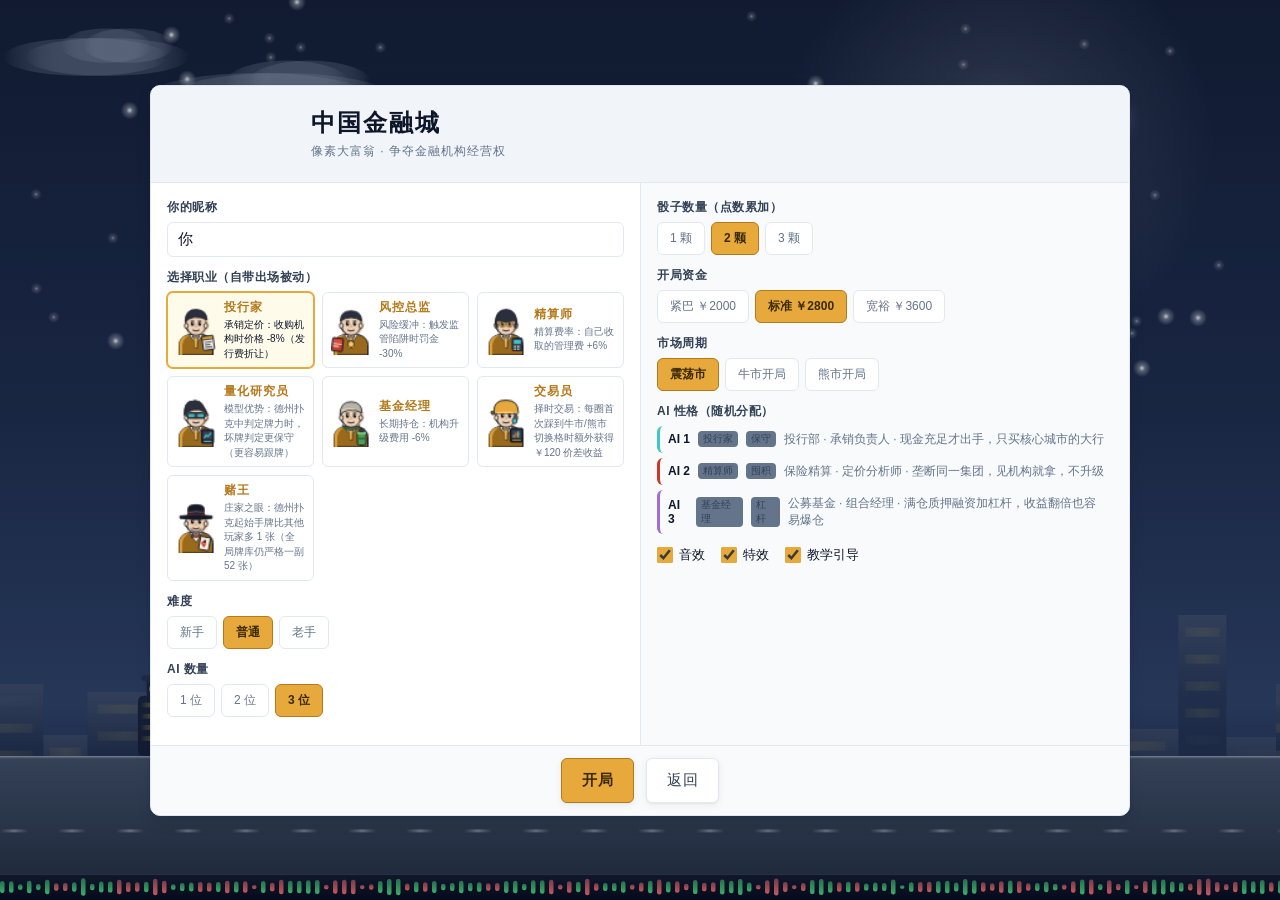
==== index.html @ 66ef1188 "Merge pull request #6 from Harrylu-z/feat/3d-mahjong-tile feat(3d): 立体麻将牌外观 + 真实深度排序" ====
<!DOCTYPE html>
<html lang="zh-CN">
<head>
<meta charset="UTF-8">
<meta name="viewport" content="width=device-width, initial-scale=1.0, viewport-fit=cover, user-scalable=no">
<meta name="description" content="中国金融城 · 像素风大富翁：与三位 AI 争夺金融机构经营权">
<title>中国金融城 · 像素大富翁</title>
<link rel="stylesheet" href="styles.css">
<link rel="stylesheet" href="styles/tiles.css">
<link rel="stylesheet" href="styles/tiles-3d.css">
<link rel="icon" href="data:image/svg+xml,%3Csvg xmlns='http://www.w3.org/2000/svg' viewBox='0 0 16 16'%3E%3Crect width='16' height='16' rx='3' fill='%23f1f5f9'/%3E%3Crect x='3' y='8' width='3' height='5' fill='%23c8392b'/%3E%3Crect x='7' y='5' width='3' height='8' fill='%230f172a'/%3E%3Crect x='11' y='3' width='3' height='10' fill='%232f9fc4'/%3E%3C/svg%3E">
</head>
<body>
<div id="app">
  <!-- ============ 开局界面 ============ -->
  <section id="setup-screen" class="screen">
    <canvas id="setup-bg" class="setup-bg"></canvas>
    <div class="setup-panel pixel-panel">
      <header class="setup-head">
        <div class="logo-row">
          <canvas id="logo-canvas" width="128" height="64" class="logo-canvas" aria-label="中国金融城"></canvas>
          <div class="logo-text">
            <h1>中国金融城</h1>
            <p class="sub">像素大富翁 · 争夺金融机构经营权</p>
          </div>
        </div>
      </header>

      <div class="setup-body">
        <div class="setup-col">
          <label class="field">
            <span class="field-label">你的昵称</span>
            <input id="input-nickname" type="text" maxlength="10" value="你" autocomplete="off">
          </label>

          <div class="field">
            <span class="field-label">选择职业（自带出场被动）</span>
            <div id="career-picker" class="career-picker" role="radiogroup" aria-label="职业"></div>
          </div>

          <div class="field">
            <span class="field-label">难度</span>
            <div id="difficulty-picker" class="seg-picker" role="radiogroup" aria-label="难度"></div>
          </div>

          <div class="field">
            <span class="field-label">AI 数量</span>
            <div id="aicount-picker" class="seg-picker" role="radiogroup" aria-label="AI 数量"></div>
          </div>
        </div>

        <div class="setup-col">
          <div class="field">
            <span class="field-label">骰子数量（点数累加）</span>
            <div id="dice-picker" class="seg-picker" role="radiogroup" aria-label="骰子数量"></div>
          </div>

          <div class="field">
            <span class="field-label">开局资金</span>
            <div id="cash-picker" class="seg-picker" role="radiogroup" aria-label="开局资金"></div>
          </div>

          <div class="field">
            <span class="field-label">市场周期</span>
            <div id="market-picker" class="seg-picker" role="radiogroup" aria-label="市场周期"></div>
          </div>

          <div class="field">
            <span class="field-label">AI 性格（随机分配）</span>
            <div id="ai-preview" class="ai-preview"></div>
          </div>

          <div class="setup-toggles">
            <label class="toggle"><input type="checkbox" id="chk-sound" checked><span>音效</span></label>
            <label class="toggle"><input type="checkbox" id="chk-anim" checked><span>特效</span></label>
            <label class="toggle"><input type="checkbox" id="chk-tutorial" checked><span>教学引导</span></label>
          </div>
        </div>
      </div>

      <footer class="setup-foot">
        <button id="btn-start" class="pixel-btn pixel-btn-primary pixel-btn-lg">开局</button>
        <button id="btn-setup-back" class="pixel-btn pixel-btn-lg" hidden>返回</button>
      </footer>
    </div>
  </section>

  <!-- ============ 主游戏界面 ============ -->
  <section id="game-screen" class="screen" hidden>
    <div id="stage" class="stage">
      <!-- 背景层：始终铺满整个 stage（天际线视差） -->
      <canvas id="stage-bg" class="stage-bg" aria-hidden="true"></canvas>

      <!-- ===== 左侧竖栏：当前玩家卡 → Tab 面板 → 回合播报 ===== -->
      <!-- 整栏宽度 = --left-panel-w；棋盘的 left 由同一变量推导，
           因此棋盘左侧 0 像素被 HUD 覆盖。 -->
      <div id="hud-left" class="hud hud-left">
        <!-- ① 当前玩家卡：**永远显示人类玩家**，不随 AI 回合切换 -->
        <div id="hud-player" class="hud-player">
          <div id="active-player-card" class="active-card pixel-panel">
            <canvas id="active-avatar" class="active-avatar" width="20" height="30" aria-hidden="true"></canvas>
            <div class="active-info">
              <span id="active-player-name" class="active-name">—</span>
              <span id="active-player-cash" class="active-cash">￥0</span>
            </div>
            <span id="active-player-sub" class="active-sub">—</span>
          </div>
          <!-- 贷款 / 债券 / 限时状态提示（仅在有内容时显示） -->
          <div id="active-status" class="active-status" hidden></div>
        </div>

        <!-- ② Tab 面板：玩家关键信息 -->
        <div id="hud-tabs" class="hud-tabs">
          <div id="tab-list" class="tab-list" role="tablist" aria-label="玩家信息">
            <button class="tab-btn" role="tab" id="tab-btn-inst"
                    aria-controls="tab-panel-inst" aria-selected="true" data-tab="inst">我的机构</button>
            <button class="tab-btn" role="tab" id="tab-btn-buff"
                    aria-controls="tab-panel-buff" aria-selected="false" data-tab="buff" tabindex="-1">Buff</button>
            <button class="tab-btn" role="tab" id="tab-btn-loan"
                    aria-controls="tab-panel-loan" aria-selected="false" data-tab="loan" tabindex="-1">贷款</button>
            <button class="tab-btn" role="tab" id="tab-btn-bond"
                    aria-controls="tab-panel-bond" aria-selected="false" data-tab="bond" tabindex="-1">债券</button>
            <button class="tab-btn" role="tab" id="tab-btn-net"
                    aria-controls="tab-panel-net" aria-selected="false" data-tab="net" tabindex="-1">净值</button>
          </div>
          <div class="tab-panels">
            <div id="tab-panel-inst" class="tab-panel" role="tabpanel"
                 aria-labelledby="tab-btn-inst" tabindex="0"></div>
            <div id="tab-panel-buff" class="tab-panel" role="tabpanel"
                 aria-labelledby="tab-btn-buff" tabindex="0" hidden></div>
            <div id="tab-panel-loan" class="tab-panel" role="tabpanel"
                 aria-labelledby="tab-btn-loan" tabindex="0" hidden></div>
            <div id="tab-panel-bond" class="tab-panel" role="tabpanel"
                 aria-labelledby="tab-btn-bond" tabindex="0" hidden></div>
            <div id="tab-panel-net" class="tab-panel" role="tabpanel"
                 aria-labelledby="tab-btn-net" tabindex="0" hidden></div>
          </div>
        </div>

        <!-- ③ 回合播报 —— 贴左下角（margin-top:auto 顶到竖栏底部） -->
        <div id="hud-feed" class="hud-feed">
          <button id="feed-toggle" class="feed-toggle pixel-panel" aria-expanded="false" aria-controls="log-list">
            <span class="feed-toggle-icon">▸</span>
            <span id="feed-latest" class="feed-latest">等待开局…</span>
          </button>
          <div id="log-panel" class="log-panel pixel-panel" hidden>
            <h3 class="panel-title">回合播报</h3>
            <div id="log-list" class="log-list" role="log" aria-live="polite"></div>
          </div>
        </div>
      </div>

      <!-- ===== 顶部右角：回合数 + 骰子指示 + 排行榜 ===== -->
      <div id="hud-top-right" class="hud hud-top-right">
        <div class="turn-badge pixel-panel">
          <span class="turn-badge-label">回合</span>
          <span id="hud-round" class="turn-badge-num">1</span>
          <span id="hud-market" class="hud-market">震荡</span>
        </div>
        <button id="btn-rank" class="pixel-btn pixel-btn-icon" title="资产排行" aria-label="资产排行">≡</button>
        <button id="btn-3d" class="pixel-btn pixel-btn-icon" title="切换 3D 立体视角" aria-label="切换 3D 立体视角" aria-pressed="false">◱</button>
      </div>

      <!-- ===== 中栏：棋盘容器（canvas 尺寸由 JS 按此元素测量） ===== -->
      <div id="board-wrap" class="board-wrap">
        <!--
          3D 舞台骨架（PR-A）
          ====================
          三层职责，从外到内：
            #board-wrap    —— 尺寸基准，Canvas 按它测量（永远不参与变换）
            #board-stage   —— 承载 3D 透视倾斜（rotateX 45°）
            #board-pan     —— 承载拖拽平移（translate）

          ⚠ 为什么平移必须在内层：平移是「移动棋盘」，倾斜是「改变视角」。
             若平移在倾斜之外，平移量会被透视投影二次放大，手感失真。

          ⚠ 为什么尺寸基准必须在最外层：Canvas 的 backing store 尺寸
             按 #board-wrap 测量，变换不改变它 —— 这样 3D 切换 / 拖拽
             都不会触发画布重设（重设会清空画布并触发 ResizeObserver 循环）。
        -->
        <div id="board-stage" class="board-stage">
          <div id="board-pan" class="board-pan">
            <canvas id="board-canvas" class="board-canvas" aria-label="棋盘"></canvas>
            <!-- 地块层：34 个 DOM 地块（盖在 canvas 之上，浅色现代数据卡） -->
            <div id="board-tiles" class="board-tiles" role="list" aria-label="地块"></div>
            <div id="fx-layer" class="fx-layer" aria-hidden="true"></div>
            <div id="dice-tray" class="dice-tray" aria-live="polite"></div>
            <div id="toast-layer" class="toast-layer" aria-live="polite"></div>
            <!-- 移动端：点击地块弹出的详情卡 -->
            <div id="cell-detail" class="cell-detail" hidden></div>
          </div>
        </div>
      </div>

      <!-- ===== 底部中央：主行动按钮 + 常用操作（常驻，不再收进抽屉） ===== -->
      <div id="hud-bottom" class="hud hud-bottom">
        <div class="bottom-bar pixel-panel">
          <button id="btn-roll" class="pixel-btn pixel-btn-primary pixel-btn-primary-xl">掷 骰 子</button>
          <span class="bottom-sep" aria-hidden="true"></span>
          <button id="btn-assets" class="pixel-btn bottom-act">我的机构</button>
          <button id="btn-mortgage" class="pixel-btn bottom-act">质押融资</button>
          <button id="btn-endturn" class="pixel-btn bottom-act bottom-act-end">结束回合</button>
        </div>
      </div>

      <!-- ===== 右侧：资产排行 + 全玩家财务对比（常驻面板，窄屏自动收起） ===== -->
      <aside id="hud-right" class="hud hud-right">
        <div class="side-panel pixel-panel">
          <div class="panel-title">资产排行</div>
          <div id="rank-side" class="rank-list rank-list-side"></div>
          <div class="panel-title">财务对比</div>
          <div id="fin-compare" class="fin-compare"></div>
          <div class="side-note">点击排行任意一行可查看该玩家完整财务指标</div>
        </div>
      </aside>

    </div>
  </section>

  <!-- ============ 资产排行弹窗（不常驻） ============ -->
  <div id="rank-root" class="modal-root" hidden>
    <div id="rank-backdrop" class="modal-backdrop"></div>
    <div id="rank-box" class="modal-box pixel-panel" role="dialog" aria-modal="true" aria-label="资产排行">
      <h2 class="modal-title">资产排行</h2>
      <div id="rank-list" class="rank-list rank-list-modal"></div>
      <!-- ===== 菜单分组（原「菜单」按钮的功能迁移到此）===== -->
      <div class="rank-menu">
        <div class="panel-title">菜单</div>
        <div class="rank-menu-grid">
          <button id="btn-menu-share" class="pixel-btn rank-menu-btn">分享战绩</button>
          <button id="btn-menu-assets" class="pixel-btn rank-menu-btn">我的机构</button>
          <button id="btn-menu-metrics" class="pixel-btn rank-menu-btn">财务指标总览</button>
          <button id="btn-menu-sound" class="pixel-btn rank-menu-btn">音效：开</button>
          <button id="btn-menu-anim" class="pixel-btn rank-menu-btn">特效：开</button>
          <button id="btn-menu-theme" class="pixel-btn rank-menu-btn">主题：暗色</button>
          <button id="btn-menu-selftest" class="pixel-btn rank-menu-btn">规则引擎自检</button>
          <button id="btn-menu-setup" class="pixel-btn rank-menu-btn">返回开局界面</button>
        </div>
      </div>
      <div class="modal-actions">
        <button id="btn-rank-close" class="pixel-btn">关闭</button>
      </div>
    </div>
  </div>

  <!-- ============ 私人赌场 · 德州扑克 ============ -->
  <div id="poker-root" class="modal-root poker-root" hidden>
    <div id="poker-backdrop" class="modal-backdrop"></div>
    <div id="poker-box" class="poker-box pixel-panel" role="dialog" aria-modal="true" aria-label="私人赌场 · 德州扑克"></div>
  </div>

  <!-- ============ 通用弹窗 ============ -->
  <div id="modal-root" class="modal-root" hidden>
    <div id="modal-backdrop" class="modal-backdrop"></div>
    <div id="modal-box" class="modal-box pixel-panel" role="dialog" aria-modal="true"></div>
  </div>

  <!-- ============ 分享弹窗 ============ -->
  <div id="share-root" class="modal-root" hidden>
    <div id="share-backdrop" class="modal-backdrop"></div>
    <div id="share-box" class="share-box pixel-panel" role="dialog" aria-modal="true">
      <h2 class="panel-title">分享战绩</h2>
      <canvas id="share-canvas" width="480" height="300" class="share-canvas"></canvas>
      <div class="share-links">
        <label class="field">
          <span class="field-label">深链接（可复现同图局）</span>
          <input id="share-url" type="text" readonly>
        </label>
        <div class="share-btns">
          <button id="btn-copy-url" class="pixel-btn pixel-btn-primary">复制链接</button>
          <button id="btn-dl-card" class="pixel-btn">下载分享图</button>
          <button id="btn-copy-embed" class="pixel-btn">复制嵌入代码</button>
        </div>
        <details class="embed-box">
          <summary>iframe 嵌入代码</summary>
          <textarea id="embed-code" rows="4" readonly></textarea>
        </details>
      </div>
      <button id="btn-share-close" class="pixel-btn">关闭</button>
    </div>
  </div>

  <!-- ============ 浏览器内自检 ============ -->
  <section id="selftest-screen" class="screen" hidden>
    <div class="setup-panel pixel-panel selftest-panel">
      <h1 class="panel-title">规则引擎自检</h1>
      <div id="selftest-output" class="selftest-output"></div>
      <button id="btn-selftest-back" class="pixel-btn pixel-btn-primary">返回</button>
    </div>
  </section>
</div>

<script type="module" src="src/app/main.js"></script>
</body>
</html>
---- styles.css ----
﻿/* ============================================================
   中国金融城 · 现代扁平风大富翁
   ------------------------------------------------------------
   设计系统（换肤只需改 :root 里的变量）
     · **浅色现代体系** —— 与 D+「现代数据卡」地块方案完全一致
     · 真实字体（微软雅黑 / PingFang SC）+ 等宽数字（Consolas）
     · 圆角 + 柔和阴影（多层 box-shadow），无像素阶梯角
     · 动效仅用于状态变化，且支持 prefers-reduced-motion
   ============================================================ */

:root {
  /* ==========================================================
     ① D+ 浅色中性色板（与 tiles-modern 的 :root 对齐）
     ========================================================== */
  --ink:      #0f172a;   /* 主文字 */
  --ink-2:    #334155;   /* 次文字 */
  --ink-3:    #64748b;   /* 弱文字 */
  --line:     #e2e8f0;   /* 分隔线 / 卡片描边 */
  --bg:       #eef2f8;   /* 页面底色（现代扁平 · 柔和冷灰蓝） */
  --surface:  #ffffff;   /* 卡片 / 面板底色 */

  /* ---- 语义色（沿用受限色板，保证与地块一致）---- */
  --c-ink:        #0f172a;   /* 墨色：描边、最深阴影 */
  --c-panel:      #ffffff;   /* 面板底 */
  --c-panel-lt:   #f8fafc;   /* 面板亮部（按钮底） */
  --c-panel-dk:   #f1f5f9;   /* 面板暗部（表头 / 分区底） */
  --c-dim:        #94a3b8;   /* 中灰：禁用态、分割线 */
  --c-dim-lt:     #64748b;   /* 浅灰：次要文字 */
  --c-board:      #ffffff;   /* 棋盘格底色 */
  --c-board-dk:   #eef2f7;   /* 棋盘底板色 */
  --c-gold:       #e8a93c;   /* 鎏金：主行动、当前回合 */
  --c-gold-lt:    #ffc861;
  --c-gold-dk:    #b4791a;
  --c-paper:      #0f172a;   /* 主文字色（浅底上） */
  --c-red:        #c8392b;   /* 朱红：上涨、危险 */
  --c-red-lt:     #e4604d;
  --c-red-dk:     #8d2419;
  --c-green:      #4f9d55;   /* 翠绿：可购买、盈利 */
  --c-green-lt:   #77c47c;
  --c-green-dk:   #336b38;
  --c-jade:       #2f8f7d;   /* 翡翠：德州扑克 / 特殊状态 */
  --c-jade-lt:    #4fb39f;
  --c-jade-dk:    #1f6759;

  /* 产权组色（每组 3 色阶：主 / 亮 / 暗） */
  --g-bank:       #c8392b;
  --g-bank-lt:    #e4604d;
  --g-broker:     #2f9fc4;
  --g-broker-lt:  #63c6e6;
  --g-insurer:    #4f9d55;
  --g-insurer-lt: #7ac77f;
  --g-asset:      #e8a93c;
  --g-asset-lt:   #ffc861;
  --g-regulator:  #8b5cc7;
  --g-regulator-lt:#b189e0;

  /* 玩家色（4 组，色相间隔 ≥ 90°） */
  --p0: #d98b1f;
  --p1: #159e9e;
  --p2: #d4453a;
  --p3: #8b5cc7;

  /* ==========================================================
     ② 字体 —— 真实系统字体（非像素字体）
     ========================================================== */
  --font-pixel: "Microsoft YaHei", "PingFang SC", "Hiragino Sans GB",
                "Noto Sans SC", "Source Han Sans SC", sans-serif;
  --font-ui: "Microsoft YaHei", "PingFang SC", "Hiragino Sans GB",
             "Noto Sans SC", "Source Han Sans SC", sans-serif;
  --font-num: "Consolas", "Menlo", "SF Mono", monospace;

  /* 字号阶梯 —— 12px 起步，关键信息 16px+ */
  --fs-xs:  12px;   /* 最小可读字号 */
  --fs-sm:  13px;
  --fs-md:  15px;
  --fs-lg:  18px;
  --fs-xl:  24px;

  /* ==========================================================
     ③ 间距与圆角（现代扁平风）
     ========================================================== */
  --sp-1: 4px;
  --sp-2: 8px;
  --sp-3: 12px;
  --sp-4: 16px;
  --sp-5: 24px;

  --border-w: 1px;
  --radius-sm: 6px;
  --radius:    10px;
  --radius-lg: 14px;
  /* 柔和阴影 —— 多层叠加，代替像素硬阴影 */
  --shadow-soft: 0 1px 2px rgba(15,23,42,.05), 0 2px 8px rgba(15,23,42,.06);
  --shadow:      0 2px 4px rgba(15,23,42,.05), 0 6px 16px rgba(15,23,42,.08);
  --shadow-lg:   0 4px 8px rgba(15,23,42,.06), 0 16px 40px rgba(15,23,42,.14);

  /* HUD 常驻占屏预算 ≤ 25% */
  --hud-corner-w: 260px;
  /* 右侧常驻面板（资产排行 + 财务对比）宽度 */
  --right-panel-w: 284px;
  /* ==========================================================
     左侧 HUD 竖栏宽度 —— 统一控制「当前玩家卡 + Tab 面板 + 回合播报」
     棋盘左侧必须整体让位出这个宽度，棋盘永不被左侧 HUD 覆盖。
     与 --right-panel-w 对称：board-wrap 的 left / right 都由它推导。
     ========================================================== */
  --left-panel-w: 264px;
  /* 左侧竖栏与棋盘之间的安全间隙 */
  --left-gutter: 8px;
}

/* ============================================================
   基础
   ============================================================ */
* { box-sizing: border-box; margin: 0; padding: 0; }

html, body {
  height: 100%;
  background: var(--bg);
  color: var(--ink);
  font-family: var(--font-ui);
  font-size: var(--fs-sm);
  overflow: hidden;
  -webkit-font-smoothing: antialiased;
  -moz-osx-font-smoothing: grayscale;
}

body { user-select: none; -webkit-tap-highlight-color: transparent; }

#app { position: relative; width: 100vw; height: 100vh; }

.screen { position: absolute; inset: 0; }
.screen[hidden] { display: none !important; }

/* 全局渲染：现代扁平风 —— 关闭像素插值，启用高质量缩放 */
canvas, .pixel-panel, .pixel-btn, img {
  image-rendering: auto;
}

/* ============================================================
   现代面板 —— 浅色卡片 + 1px 描边 + 柔和阴影 + 圆角
   ============================================================ */
.pixel-panel {
  background: var(--c-panel);
  border: var(--border-w) solid var(--line);
  border-radius: var(--radius);
  box-shadow: var(--shadow);
  position: relative;
}

/* 面板顶部高光 —— 现代扁平风的柔和层次（替代像素阶梯角） */
.pixel-panel::after {
  content: "";
  position: absolute;
  inset: 0;
  pointer-events: none;
  border-radius: inherit;
  box-shadow: inset 0 1px 0 rgba(255,255,255,.9);
  opacity: .01;
}

.panel-title {
  font-family: var(--font-ui);
  font-weight: 700;
  font-size: var(--fs-sm);
  letter-spacing: 1px;
  font-weight: 700;
  color: var(--ink);
  padding: var(--sp-2) var(--sp-3);
  background: var(--c-panel-dk);
  border-bottom: var(--border-w) solid var(--line);
  border-radius: var(--radius) var(--radius) 0 0;
}

/* ============================================================
   现代按钮 —— 圆角 + 柔和阴影 + 状态过渡
   ============================================================ */
.pixel-btn {
  font-family: var(--font-ui);
  font-size: var(--fs-sm);
  letter-spacing: .5px;
  color: var(--ink-2);
  background: var(--surface);
  border: var(--border-w) solid var(--line);
  border-radius: var(--radius-sm);
  box-shadow: var(--shadow-soft);
  padding: var(--sp-2) var(--sp-3);
  cursor: pointer;
  transition: background .16s ease, box-shadow .16s ease,
              border-color .16s ease, color .16s ease, transform .08s ease;
  position: relative;
  min-height: 34px;
  display: inline-flex;
  align-items: center;
  justify-content: center;
  gap: 6px;
}
.pixel-btn:hover:not(:disabled) {
  background: var(--c-panel-lt);
  color: var(--ink);
  border-color: #cbd5e1;
  box-shadow: var(--shadow);
}
.pixel-btn:active:not(:disabled) {
  box-shadow: var(--shadow-soft);
  transform: translateY(1px);
}
.pixel-btn:focus-visible { outline: 2px solid var(--c-gold); outline-offset: 2px; }
.pixel-btn:disabled { opacity: .45; cursor: not-allowed; filter: grayscale(.6); }

.pixel-btn-primary {
  background: var(--c-gold);
  color: #3b2a06;
  font-weight: 700;
  border-color: var(--c-gold-dk);
}
.pixel-btn-primary:hover:not(:disabled) { background: var(--c-gold-lt); color: #3b2a06; }

/* 唯一的巨型主行动按钮 —— 底部中央，最大尺寸 */
.pixel-btn-primary-xl {
  font-size: var(--fs-lg);
  font-weight: 700;
  padding: 14px 44px;
  min-height: 56px;
  min-width: 210px;
  letter-spacing: 2px;
  border-radius: var(--radius);
  box-shadow: 0 4px 10px rgba(232,169,60,.32), 0 10px 26px rgba(15,23,42,.16);
}
.pixel-btn-primary-xl:hover:not(:disabled) {
  box-shadow: 0 6px 14px rgba(232,169,60,.4), 0 14px 32px rgba(15,23,42,.2);
}
.pixel-btn-primary-xl:active:not(:disabled) {
  box-shadow: 0 2px 6px rgba(232,169,60,.3);
  transform: translateY(1px);
}

.pixel-btn-icon {
  width: 36px; height: 36px;
  padding: 0;
  font-size: var(--fs-md);
  display: inline-flex;
  align-items: center;
  justify-content: center;
}
.pixel-btn-icon.is-off { opacity: .4; }

/* ============================================================
   开局界面
   ============================================================ */
#setup-screen {
  display: flex;
  align-items: center;
  justify-content: center;
  padding: var(--sp-4);
  overflow-y: auto;
}
.setup-bg {
  position: absolute; inset: 0;
  width: 100%; height: 100%;
  z-index: 0;
}
.setup-panel {
  position: relative;
  z-index: 1;
  width: min(980px, 100%);
  max-height: 96vh;
  overflow-y: auto;
}
.setup-head {
  background: var(--c-panel-dk);
  border-bottom: var(--border-w) solid var(--line);
  padding: var(--sp-4) var(--sp-4);
}
.logo-row { display: flex; align-items: center; gap: var(--sp-4); }
.logo-canvas { width: 128px; height: 64px; flex: none; }
.logo-text h1 {
  font-family: var(--font-ui);
  font-size: var(--fs-xl);
  font-weight: 800;
  letter-spacing: 2px;
  color: var(--ink);
}
.logo-text .sub {
  font-size: var(--fs-xs);
  color: var(--ink-3);
  letter-spacing: 1px;
  margin-top: var(--sp-1);
}
.setup-body {
  display: grid;
  grid-template-columns: 1fr 1fr;
  gap: 0;
}
.setup-col { padding: var(--sp-4); }
.setup-col + .setup-col { border-left: var(--border-w) solid var(--line); background: var(--c-panel-lt); }

.field { display: block; margin-bottom: var(--sp-3); }
.field-label {
  display: block;
  font-family: var(--font-ui);
  font-size: var(--fs-xs);
  letter-spacing: .5px;
  font-weight: 600;
  color: var(--ink-2);
  margin-bottom: 6px;
}
.field input[type="text"], .field textarea, .field select {
  width: 100%;
  font-family: var(--font-ui);
  font-size: var(--fs-md);
  color: var(--ink);
  background: var(--surface);
  border: var(--border-w) solid var(--line);
  border-radius: var(--radius-sm);
  padding: var(--sp-2) 10px;
}
.field input[type="text"]:focus { border-color: var(--c-gold); outline: none; }

.seg-picker { display: flex; gap: 6px; flex-wrap: wrap; }
.seg-opt {
  font-family: var(--font-ui);
  font-size: var(--fs-xs);
  padding: 7px var(--sp-3);
  background: var(--surface);
  border: var(--border-w) solid var(--line);
  border-radius: var(--radius-sm);
  color: var(--ink-3);
  cursor: pointer;
  transition: all .14s ease;
}
.seg-opt.is-sel {
  background: var(--c-gold);
  border-color: var(--c-gold-dk);
  color: #3b2a06;
  font-weight: 700;
}

.ai-preview { display: flex; flex-direction: column; gap: 5px; }
.ai-row {
  display: flex; align-items: center; gap: var(--sp-2);
  font-size: var(--fs-xs);
  background: var(--c-panel-lt);
  border-left: 3px solid var(--p1);
  border-radius: var(--radius-sm);
  padding: 5px var(--sp-2);
}
.ai-row .ai-name { font-weight: 700; }
.ai-row .ai-tag {
  font-family: var(--font-ui);
  font-size: 10px;
  color: var(--ink-2);
  background: var(--c-dim-lt);
  border-radius: 4px;
  padding: 1px 5px;
}
.ai-row .ai-desc { color: var(--ink-3); font-size: var(--fs-xs); }

.setup-toggles { display: flex; gap: var(--sp-4); margin-top: 10px; }
.toggle {
  display: flex; align-items: center; gap: 6px;
  font-size: var(--fs-sm); cursor: pointer;
}
.toggle input { width: 16px; height: 16px; accent-color: var(--c-gold); cursor: pointer; }

.setup-foot {
  display: flex; gap: var(--sp-3); justify-content: center;
  padding: var(--sp-3);
  border-top: var(--border-w) solid var(--line);
  background: var(--c-panel-lt);
  border-radius: 0 0 var(--radius) var(--radius);
}
.pixel-btn-lg { font-size: var(--fs-md); padding: 12px 20px; min-height: 44px; }

/* ============================================================
   游戏舞台 —— 棋盘优先，HUD 退到四角
   ============================================================
   棋盘占据视口主体（> 75%），HUD 只在四角放置小型控件：
     · 左上：当前玩家紧凑单条
     · 右上：回合徽章 + 排行 / 菜单按钮
     · 左中：可折叠回合播报（默认 1 行）
     · 下中：唯一主行动按钮
     · 右下：次要功能抽屉
   ============================================================ */
#game-screen { background: var(--bg); }

.stage {
  position: absolute; inset: 0;
  overflow: hidden;
  padding: var(--sp-3);
}

/* 背景层：铺满整个 stage */
.stage-bg {
  position: absolute; inset: 0;
  width: 100%; height: 100%;
  z-index: 0;
  pointer-events: none;
}

/* 棋盘容器 —— 撑满舞台，HUD 浮在其上（pointer-events 由 HUD 自行接管）。
   宽屏时右侧让位给「资产排行 + 财务对比」常驻面板，棋盘永不被面板遮挡。
   左侧让位给「当前玩家卡 + Tab 面板 + 回合播报」竖栏（--left-panel-w），
   因此棋盘**左右两侧都不会被 HUD 覆盖**。 */
.board-wrap {
  position: absolute;
  top: var(--sp-3);
  bottom: var(--sp-3);
  left: calc(var(--left-panel-w) + var(--sp-3) + var(--left-gutter));
  right: calc(var(--right-panel-w) + var(--sp-3) + 6px);
  z-index: 1;
  overflow: hidden;
}

/* ===========================================================
 * 3D 舞台骨架（PR-A）
 * ===========================================================
 * 三层结构，从外到内：
 *
 *   #board-wrap   尺寸基准。Canvas 按它测量 backing store，
 *                 **不参与任何变换** —— 3D 切换与拖拽都不会触发画布重设。
 *   #board-stage  承载 3D 透视：perspective（**只给子元素用**）。
 *   #board-pan    承载倾斜与拖拽平移：rotateX + translate3d。
 *
 * ⚠ 平移必须在倾斜「之内」：若平移在倾斜之外，平移量会被透视投影
 *   二次放大，拖拽手感失真（拖 100px 实际走更远）。
 *
 * ⚠ `perspective-origin` 设为 50% 40% —— 略微偏上，让棋盘看起来
 *   是「俯身看一张桌子」，而不是正对着屏幕。
 *
 * ⚠⚠ **perspective 与 rotateX 必须分属两层**：
 *   CSS 的 `perspective` 属性只作用于**子元素**，不作用于元素自身。
 *   若两者都写在 #board-stage 上，stage 自己的 rotateX 不会被透视 ——
 *   画面是「平行四边形」而非「透视梯形」，立体感大打折扣。
 *   因此 perspective 在 stage，rotateX 在 pan。
 *
 * ⚠⚠ **倾斜不能与平移写在同一个元素上**：
 *   .board-pan 的 transform 由 JS 写成**行内样式**（平移量），
 *   行内样式优先级高于任何选择器 —— 若 rotateX 也写在 .board-pan，
 *   会被行内 transform 整个盖掉，表现为「切了 3D 但画面完全没倾斜」。
 *   → 所以：rotateX 与 translate3d 由 JS **合并**写进同一行内样式。
 * =========================================================== */
.board-stage {
  position: absolute;
  inset: 0;
  overflow: hidden;
  transform-style: preserve-3d;
  transition: transform .45s cubic-bezier(.22,.61,.36,1);
}

/* 3D 模式：由 JS 给 #board-stage 加 .is-3d */
.board-stage.is-3d {
  perspective: 1400px;
  perspective-origin: 50% 40%;
}

/* 平移 + 倾斜层 —— transform 由 JS 统一写成行内样式（rotateX + translate3d） */
.board-pan {
  position: absolute;
  inset: 0;
  transform-style: preserve-3d;
  will-change: transform;
  transition: transform .35s cubic-bezier(.22,.61,.36,1);
}

/* 拖拽中 —— 关闭过渡，让平移跟手 */
.board-pan.is-dragging {
  transition: none;
}

.board-canvas {
  position: absolute; left: 0; top: 0;
  width: 100%; height: 100%;
  display: block;
}
.fx-layer { position: absolute; inset: 0; pointer-events: none; z-index: 5; overflow: hidden; }

/* 浮动飘字 —— 现代柔和投影 */
.pixel-float {
  position: absolute;
  font-family: var(--font-ui);
  font-weight: 700;
  font-size: var(--fs-md);
  white-space: nowrap;
  color: var(--ink);
  text-shadow: 0 2px 6px rgba(15,23,42,.28);
  transform: translate(-50%, -50%);
}
@keyframes floatUp {
  0%   { transform: translate(-50%, -50%); opacity: 1; }
  25%  { transform: translate(-50%, calc(-50% - 8px)); opacity: 1; }
  50%  { transform: translate(-50%, calc(-50% - 16px)); opacity: 1; }
  75%  { transform: translate(-50%, calc(-50% - 24px)); opacity: .8; }
  100% { transform: translate(-50%, calc(-50% - 34px)); opacity: 0; }
}
.pixel-float { animation: floatUp 1.4s cubic-bezier(.22,.61,.36,1) forwards; }

/* 圆形柔和粒子 */
.pixel-particle {
  position: absolute;
  width: 8px; height: 8px;
  border-radius: 50%;
  background: radial-gradient(circle at 35% 35%, rgba(255,255,255,.9), rgba(255,255,255,.15));
  filter: blur(.3px);
}
@keyframes particleFall {
  0%   { transform: translate(0,0) scale(1); opacity: 1; }
  100% { transform: translate(var(--dx), var(--dy)) scale(.4); opacity: 0; }
}
.pixel-particle { animation: particleFall 900ms cubic-bezier(.22,.61,.36,1) forwards; }

/* 屏幕抖动 */
@keyframes shakeHard {
  0%   { transform: translate(0,0); }
  20%  { transform: translate(-5px, 3px); }
  40%  { transform: translate(5px, -3px); }
  60%  { transform: translate(-3px, -2px); }
  80%  { transform: translate(3px, 2px); }
  100% { transform: translate(0,0); }
}
.shake { animation: shakeHard 320ms cubic-bezier(.36,.07,.19,.97); }

/* 跳入 */
@keyframes popIn {
  0%   { transform: scale(.6); opacity: 0; }
  60%  { transform: scale(1.08); opacity: 1; }
  100% { transform: scale(1); opacity: 1; }
}
.pop-in { animation: popIn 240ms cubic-bezier(.22,.61,.36,1); }

/* ============================================================
   HUD —— 全部绝对定位于四角
   ============================================================ */
.hud { z-index: 10; pointer-events: none; }
.hud > * { pointer-events: auto; }

/* ============================================================
   左侧 HUD 竖栏 —— 当前玩家卡 / Tab 面板 / 回合播报
   ------------------------------------------------------------
   三块全部收进 **同一个绝对定位的竖栏容器** `.hud-left`：
     ① 当前玩家卡（永远显示**人类玩家**，不随 AI 回合切换）
     ② Tab 面板（我的机构 / Buff / 贷款 / 债券 / 净值）
     ③ 回合播报（贴**左下角**，与底部操作栏共存）
   竖栏右边界 = var(--left-panel-w)，棋盘的 left 由同一个变量推导 ——
   因此**棋盘左侧 0 像素被 HUD 覆盖**。
   ============================================================ */
.hud-left {
  position: absolute;
  top: var(--sp-3);
  left: var(--sp-3);
  bottom: var(--sp-3);
  width: var(--left-panel-w);
  display: flex;
  flex-direction: column;
  gap: var(--sp-2);
  /* 竖栏自身不吃点击（只有子面板接管） */
  pointer-events: none;
  /* 回合播报是绝对定位钉在竖栏底边的，
     所以这里给竖栏留出播报的高度，Tab 面板不会压到它下面。
     --feed-h 默认 245px（播报展开时的高度），窄屏由媒体查询收窄。 */
  --feed-h: 245px;
  padding-bottom: calc(var(--feed-h) + var(--sp-2));
}
.hud-left > * { pointer-events: auto; }

/* ---------- 当前玩家卡（人类玩家）---------- */
.hud-player {
  flex: none;
  max-width: 100%;
}
.active-card {
  display: flex;
  align-items: center;
  gap: var(--sp-2);
  padding: 6px var(--sp-2) 6px 6px;
  background: rgba(255,255,255,.94);
}
.active-avatar {
  width: 22px; height: 33px;
  flex: none;
  background: var(--c-panel-lt);
  border: 1px solid var(--line);
  border-radius: 4px;
}
.active-info { display: flex; flex-direction: column; gap: 1px; min-width: 0; }
.active-name {
  font-size: var(--fs-sm);
  font-weight: 700;
  color: var(--ink);
  white-space: nowrap;
  overflow: hidden;
  text-overflow: ellipsis;
  max-width: 110px;
}
.active-cash {
  font-family: var(--font-num);
  font-size: var(--fs-md);
  font-weight: 700;
  color: var(--c-gold);
  line-height: 1.1;
}
.active-sub {
  font-size: 11px;
  color: var(--ink-3);
  white-space: nowrap;
  overflow: hidden;
  text-overflow: ellipsis;
  max-width: 96px;
}

/* ---------- 贷款 / 债券 / 限时状态（挂在当前玩家卡下方）---------- */
.active-status {
  display: flex;
  flex-wrap: wrap;
  gap: 4px;
  margin-top: 4px;
  max-width: 100%;
}
.status-chip {
  font-family: var(--font-num);
  font-size: 10px;
  line-height: 1;
  padding: 3px 5px;
  border: 1px solid var(--c-dim);
  background: rgba(255,255,255,.94);
  color: var(--ink);
  white-space: nowrap;
}
.status-chip.is-debt { color: var(--c-red-dk); border-color: var(--c-red-dk); background: rgba(141,36,25,.35); }
.status-chip.is-bond { color: var(--c-gold-dk); border-color: var(--c-gold-dk); }
.status-chip.is-good { color: var(--c-green-dk); border-color: var(--c-green-dk); }
.status-chip.is-bad { color: var(--c-red-dk); border-color: var(--c-red-dk); }
.status-chip.is-more { color: var(--ink-3); }

/* ---------- 右上角：回合徽章 + 按钮 ---------- */
.hud-top-right {
  position: absolute;
  top: var(--sp-3);
  right: var(--sp-3);
  display: flex;
  align-items: center;
  gap: 6px;
}
.turn-badge {
  display: flex;
  align-items: center;
  gap: var(--sp-2);
  padding: 5px var(--sp-2);
  background: rgba(255,255,255,.94);
}
.turn-badge-label {
  font-family: var(--font-ui);
  font-size: 11px;
  color: var(--ink-3);
  letter-spacing: 1px;
}
.turn-badge-num {
  font-family: var(--font-num);
  font-size: var(--fs-lg);
  font-weight: 700;
  color: var(--c-gold);
  line-height: 1;
}
.hud-market {
  font-family: var(--font-ui);
  font-size: 11px;
  padding: 2px 6px;
  border: 1px solid var(--line);
  color: var(--ink);
}
.hud-market.is-bull { background: var(--c-red); color: var(--ink); }
.hud-market.is-bear { background: var(--c-green); color: var(--c-ink); }

/* ---------- 回合播报 —— 左侧竖栏**底部**（左下角）---------- */
.hud-feed {
  /* 需求：「回合播报移到左下角」——
     用 `position: absolute; bottom: 0; top: auto` 真正钉在竖栏底边，
     而不是靠 flex 的 margin-top:auto（那样 top/bottom 计算值都是 auto，
     无法表达「贴底」语义）。
     竖栏 `.hud-left` 是 position:absolute 的定位容器，这里是它的子级，
     绝对定位相对 `.hud-left` 计算 —— 左下角 = 竖栏左下角，
     恰好与底部中央操作栏 `.hud-bottom` 左右并存、互不遮挡。 */
  position: absolute;
  left: 0;
  right: 0;
  bottom: 0;
  top: auto;
  width: 100%;
  max-width: none;
  display: flex;
  flex-direction: column;
  gap: 6px;
  flex: none;
}
.feed-toggle {
  display: flex;
  align-items: center;
  gap: 6px;
  padding: 5px var(--sp-2);
  background: rgba(255,255,255,.92);
  cursor: pointer;
  text-align: left;
  width: 100%;
  min-height: 30px;
}
.feed-toggle-icon {
  font-family: var(--font-ui);
  font-size: 11px;
  color: var(--c-gold-dk);
  transition: transform 180ms cubic-bezier(.22,.61,.36,1);
  flex: none;
}
.feed-toggle[aria-expanded="true"] .feed-toggle-icon { transform: rotate(90deg); }
.feed-latest {
  font-size: var(--fs-xs);
  color: var(--ink);
  white-space: nowrap;
  overflow: hidden;
  text-overflow: ellipsis;
}
.log-panel {
  display: flex;
  flex-direction: column;
  max-height: min(46vh, 340px);
  background: rgba(255,255,255,.94);
}
.log-list {
  overflow-y: auto;
  padding: 6px var(--sp-2);
  font-size: var(--fs-xs);
  line-height: 1.6;
  display: flex;
  flex-direction: column;
  gap: 2px;
}
.log-list::-webkit-scrollbar { width: 6px; }
.log-list::-webkit-scrollbar-thumb { background: var(--c-dim); }
.log-item { display: flex; gap: 6px; }
.log-tag {
  font-family: var(--font-ui);
  font-size: 10px;
  padding: 0 4px;
  border: 1px solid var(--line);
  flex: none;
  height: 17px;
  line-height: 16px;
}
.log-item.l-self .log-tag { background: var(--c-gold); color: var(--c-ink); }
.log-item.l-ai   .log-tag { background: var(--c-dim-lt); color: var(--c-ink); }
.log-item.l-sys  .log-tag { background: var(--c-green); color: var(--c-ink); }
.log-item.l-bad  .log-tag { background: var(--c-red); color: var(--ink); }
.log-item.l-good .log-tag { background: var(--c-green); color: var(--c-ink); }
.log-item.l-ai   { color: var(--ink-3); }
.log-item.l-self { color: var(--ink); }
.log-item.l-bad  { color: var(--c-red-dk); }
.log-item.l-good { color: var(--c-green-dk); }

/* ---------- 资产排行弹窗底部的「菜单」分组 ----------
   原右上角「菜单」按钮（#btn-menu）已删除，功能全部迁到这里。 */
.rank-menu {
  border-top: var(--border-w) solid var(--line);
  margin-top: var(--sp-2);
}
.rank-menu .panel-title {
  border-radius: 0;
  border-top: none;
  font-size: 10px;
  letter-spacing: 1px;
  color: var(--ink-3);
}
.rank-menu-grid {
  display: grid;
  grid-template-columns: repeat(4, 1fr);
  gap: 5px;
  padding: var(--sp-2) var(--sp-3);
}
.rank-menu-btn {
  font-size: 11px;
  padding: 5px 6px;
  min-height: 28px;
  white-space: nowrap;
  overflow: hidden;
  text-overflow: ellipsis;
}

/* ============================================================
   左侧 Tab 面板 —— 玩家关键信息（机构 / Buff / 贷款 / 债券 / 净值）
   ------------------------------------------------------------
   真实 tab 语义：role=tablist / tab / tabpanel + aria-selected。
   高度用 flex 弹性占满竖栏剩余空间（回合播报以下），
   窄屏时自动收起为纯 tab 条。
   ============================================================ */
.hud-tabs {
  flex: 1 1 auto;
  min-height: 0;
  display: flex;
  flex-direction: column;
  background: rgba(255,255,255,.94);
  overflow: hidden;
}
.tab-list {
  display: flex;
  flex: none;
  border-bottom: var(--border-w) solid var(--line);
  background: var(--c-panel-dk);
}
.tab-btn {
  flex: 1 1 0;
  min-width: 0;
  font-family: var(--font-ui);
  font-size: 11px;
  font-weight: 700;
  letter-spacing: .5px;
  color: var(--ink-3);
  background: transparent;
  border: none;
  border-bottom: 2px solid transparent;
  padding: 5px 2px;
  cursor: pointer;
  white-space: nowrap;
  overflow: hidden;
  text-overflow: ellipsis;
  transition: color .16s ease, background .16s ease, border-color .16s ease;
}
.tab-btn:hover { color: var(--ink); background: rgba(255,255,255,.6); }
.tab-btn[aria-selected="true"] {
  color: var(--c-gold-dk);
  background: #fff;
  border-bottom-color: var(--c-gold);
}
/* 未选中的 tab 也要能看出「可点」 */
.tab-btn:focus-visible { outline: 2px solid var(--c-gold); outline-offset: -2px; }

.tab-panels {
  flex: 1 1 auto;
  min-height: 0;
  overflow-y: auto;
  padding: var(--sp-2);
}
.tab-panels::-webkit-scrollbar { width: 6px; }
.tab-panels::-webkit-scrollbar-thumb { background: var(--c-dim); border-radius: 3px; }

.tab-panel[hidden] { display: none; }

/* ---------- 面板内的小节标题 ---------- */
.tab-sec {
  font-size: 10px;
  font-weight: 800;
  letter-spacing: 1px;
  color: var(--ink-3);
  padding: 3px 0 4px;
  display: flex;
  align-items: center;
  justify-content: space-between;
  gap: 6px;
}
.tab-sec + .tab-sec { border-top: 1px dashed var(--line); margin-top: 5px; padding-top: 6px; }
.tab-sec-v {
  font-family: var(--font-num);
  font-size: 11px;
  font-weight: 700;
  color: var(--ink-2);
  letter-spacing: 0;
}

/* ---------- 键值行 ---------- */
.tab-row {
  display: flex;
  align-items: baseline;
  justify-content: space-between;
  gap: 6px;
  font-size: var(--fs-xs);
  line-height: 1.5;
  padding: 2px 0;
}
.tab-row-k {
  color: var(--ink-3);
  white-space: nowrap;
  overflow: hidden;
  text-overflow: ellipsis;
  min-width: 0;
}
.tab-row-v {
  font-family: var(--font-num);
  font-weight: 700;
  color: var(--ink);
  white-space: nowrap;
  flex: none;
}
.tab-row-v.is-gold  { color: var(--c-gold-dk); }
.tab-row-v.is-red   { color: var(--c-red-dk); }
.tab-row-v.is-green { color: var(--c-green-dk); }
.tab-row-v.is-dim   { color: var(--ink-3); font-weight: 400; font-family: var(--font-ui); }

/* ---------- 机构条目 ---------- */
.tab-inst {
  display: flex;
  align-items: center;
  gap: 5px;
  font-size: var(--fs-xs);
  line-height: 1.4;
  padding: 3px 0;
  border-bottom: 1px dotted var(--line);
}
.tab-inst:last-child { border-bottom: none; }
.tab-inst-dot {
  width: 7px; height: 7px; border-radius: 50%;
  flex: none;
}
.tab-inst-name {
  font-weight: 700;
  color: var(--ink);
  white-space: nowrap;
  overflow: hidden;
  text-overflow: ellipsis;
  min-width: 0;
  flex: 1 1 auto;
}
.tab-inst-lv {
  font-size: 9.5px;
  font-weight: 800;
  color: #fff;
  background: var(--c-dim-lt);
  padding: 0 4px;
  border-radius: 3px;
  flex: none;
}
.tab-inst-rent {
  font-family: var(--font-num);
  font-weight: 700;
  color: var(--ink-2);
  white-space: nowrap;
  flex: none;
}
.tab-inst-flag {
  font-size: 9px;
  font-weight: 800;
  color: var(--c-red-dk);
  background: rgba(141,36,25,.10);
  border: 1px solid var(--c-red-dk);
  padding: 0 3px;
  border-radius: 3px;
  flex: none;
}

/* ---------- Buff 条 ---------- */
.tab-buff {
  display: flex;
  align-items: flex-start;
  gap: 5px;
  font-size: var(--fs-xs);
  line-height: 1.45;
  padding: 3px 0;
  border-bottom: 1px dotted var(--line);
}
.tab-buff:last-child { border-bottom: none; }
.tab-buff-tag {
  font-size: 9px;
  font-weight: 800;
  letter-spacing: .5px;
  padding: 1px 4px;
  border-radius: 3px;
  flex: none;
  margin-top: 1px;
}
.tab-buff.is-good .tab-buff-tag { color: var(--c-green-dk); background: rgba(79,157,85,.12); border: 1px solid var(--c-green-dk); }
.tab-buff.is-bad  .tab-buff-tag { color: var(--c-red-dk);   background: rgba(141,36,25,.10);  border: 1px solid var(--c-red-dk); }
.tab-buff-body { min-width: 0; flex: 1 1 auto; }
.tab-buff-name { font-weight: 700; color: var(--ink); }
.tab-buff-desc {
  color: var(--ink-3);
  font-size: 10.5px;
  overflow: hidden;
  text-overflow: ellipsis;
  display: -webkit-box;
  -webkit-line-clamp: 2;
  -webkit-box-orient: vertical;
}
.tab-buff-left {
  font-family: var(--font-num);
  font-size: 10px;
  color: var(--ink-3);
  flex: none;
  margin-top: 1px;
}

/* ---------- 空状态 ---------- */
.tab-empty {
  font-size: var(--fs-xs);
  color: var(--ink-3);
  text-align: center;
  padding: var(--sp-4) var(--sp-2);
  line-height: 1.7;
}

/* ---------- 底部中央：主行动 + 常用操作（常驻） ----------
   水平范围与 .board-wrap 完全一致 → 操作栏永远与棋盘居中对齐 */
.hud-bottom {
  position: absolute;
  bottom: var(--sp-4);
  /* 底部操作栏也必须避开左侧竖栏 ——
     竖栏右边界 = var(--left-panel-w) + var(--sp-3) = 276px，
     留 8px 间隙 → left = 284px，与棋盘左边界对齐。
     这样**棋盘左侧 0 像素被任何 HUD 覆盖**（含底部操作栏）。 */
  left: calc(var(--left-panel-w) + var(--sp-3) + var(--left-gutter));
  right: calc(var(--right-panel-w) + var(--sp-3) + 6px);
  display: flex;
  justify-content: center;
}
.bottom-bar {
  display: flex;
  align-items: center;
  gap: 10px;
  padding: 8px 12px;
  background: rgba(255,255,255,.94);
}
.bottom-sep {
  width: var(--border-w);
  align-self: stretch;
  background: var(--c-panel-lt);
  margin: 0 2px;
}
.bottom-act {
  font-size: var(--fs-sm);
  padding: 10px 18px;
  min-height: 50px;
  min-width: 104px;
  background: var(--c-panel-lt);
}
.bottom-act:hover:not(:disabled) { background: var(--c-dim); }
.bottom-act-end {
  background: var(--c-panel);
  border-color: var(--c-gold-dk);
}
.bottom-act-end:hover:not(:disabled) { background: var(--c-gold-dk); color: var(--ink); }

/* ---------- 右侧：资产排行 + 财务对比（常驻面板） ---------- */
.hud-right {
  position: absolute;
  top: 56px;
  right: var(--sp-3);
  bottom: var(--sp-3);
  width: var(--right-panel-w);
  z-index: 10;
  pointer-events: none;
}
.hud-right .side-panel {
  pointer-events: auto;
  height: 100%;
  display: flex;
  flex-direction: column;
  background: rgba(255,255,255,.94);
  overflow: hidden;
}
.hud-right .panel-title { flex: none; padding: 6px var(--sp-2); }
.rank-list-side {
  flex: none;
  display: flex;
  flex-direction: column;
  gap: 3px;
  padding: 6px var(--sp-2);
  max-height: 30%;
  overflow-y: auto;
  border-bottom: var(--border-w) solid var(--line);
}
.rank-list-side .rank-item { padding: 4px 6px; font-size: var(--fs-xs); }
.fin-compare {
  flex: 1;
  min-height: 0;
  overflow-y: auto;
  padding: 6px var(--sp-2);
}
.fin-compare::-webkit-scrollbar { width: 6px; }
.fin-compare::-webkit-scrollbar-thumb { background: var(--c-dim); }
.side-note {
  flex: none;
  font-size: 10px;
  color: var(--ink-3);
  padding: 5px var(--sp-2) 6px;
  border-top: 1px solid var(--line);
  line-height: 1.5;
}

/* 财务对比表 */
.fin-cmp-table {
  width: 100%;
  border-collapse: collapse;
  font-size: 11px;
  font-family: var(--font-num);
}
.fin-cmp-table th,
.fin-cmp-table td {
  padding: 3px 4px;
  text-align: right;
  border-bottom: 1px solid var(--line);
  white-space: nowrap;
  color: var(--ink);
}
.fin-cmp-table th:first-child,
.fin-cmp-table td:first-child {
  text-align: left;
  font-family: var(--font-ui);
  color: var(--ink-3);
  font-weight: 400;
  padding-left: 2px;
}
.fin-cmp-table thead th {
  font-family: var(--font-ui);
  font-weight: 700;
  border-bottom: var(--border-w) solid var(--line);
  padding-bottom: 5px;
}
.fin-cmp-head { position: relative; }
.fin-cmp-head.is-dead { color: var(--c-dim); text-decoration: line-through; }
.fin-cmp-dot {
  display: inline-block;
  width: 8px;
  height: 8px;
  border: 1px solid var(--line);
  margin-right: 3px;
  vertical-align: baseline;
}
.fin-cmp-table td.is-me,
.fin-cmp-table th.is-me { background: rgba(232,169,60,.14); }
.fin-cmp-table td.is-best { color: var(--c-gold-dk); font-weight: 700; }
.fin-cmp-table td.is-bad { color: var(--c-red-dk); }

/* ============================================================
   骰子托盘 / Toast
   ============================================================ */
.dice-tray {
  position: absolute;
  top: 50%;
  left: 50%;
  z-index: 12;
  display: flex;
  gap: 10px;
  pointer-events: none;
  transform: translate(-50%, -50%);
}
.die {
  width: 48px; height: 48px;
  animation: dieRoll 700ms cubic-bezier(.34,1.56,.64,1);
}
@keyframes dieRoll {
  0%   { transform: translateY(-40px) rotate(0deg) scale(1); }
  30%  { transform: translateY(-16px) rotate(-25deg) scale(1.15); }
  60%  { transform: translateY(4px) rotate(20deg) scale(.9); }
  80%  { transform: translateY(-4px) rotate(-8deg) scale(1.05); }
  100% { transform: translateY(0) rotate(0deg) scale(1); }
}
.die.settle { animation: dieSettle 220ms cubic-bezier(.22,.61,.36,1); }
@keyframes dieSettle {
  0%   { transform: scale(1.18, .82); }
  50%  { transform: scale(.92, 1.1); }
  100% { transform: scale(1, 1); }
}

.toast-layer {
  position: absolute; top: 8px; left: 50%;
  transform: translateX(-50%);
  z-index: 30;
  display: flex; flex-direction: column; gap: 6px;
  align-items: center;
  pointer-events: none;
}
.toast {
  font-family: var(--font-ui);
  font-size: var(--fs-sm);
  padding: var(--sp-2) var(--sp-4);
  background: var(--c-panel);
  border: var(--border-w) solid var(--line);
  box-shadow: var(--shadow-soft);
  animation: popIn 200ms cubic-bezier(.22,.61,.36,1);
}
.toast.t-bad { background: var(--c-red); color: var(--ink); }
.toast.t-good { background: #f0fdf4; color: var(--c-green-dk); border-color: #bbf7d0; }
.toast.t-gold { background: #fffbeb; color: var(--c-gold-dk); border-color: #fde68a; }

/* ============================================================
   移动端：点击地块弹出的详情卡
   ============================================================ */
.cell-detail {
  position: absolute;
  z-index: 28;
  min-width: 190px;
  max-width: 74%;
  padding: var(--sp-2) var(--sp-3);
  background: rgba(255,255,255,.98);
  border: var(--border-w) solid var(--line);
  border-radius: var(--radius);
  box-shadow: var(--shadow-lg);
  font-size: var(--fs-xs);
  line-height: 1.7;
  color: var(--ink);
}
.cell-detail[hidden] { display: none; }
.cell-detail .cd-name {
  font-family: var(--font-ui);
  font-weight: 700;
  font-size: var(--fs-md);
  color: var(--ink);
  margin-bottom: 2px;
}
.cell-detail .cd-price { font-family: var(--font-num); color: var(--c-red-dk); }
.cell-detail .cd-meta { color: var(--ink-3); }

/* ============================================================
   弹窗
   ============================================================ */
.modal-root {
  position: absolute; inset: 0;
  z-index: 50;
  display: flex; align-items: center; justify-content: center;
  padding: var(--sp-4);
}
.modal-root[hidden] { display: none !important; }
.modal-backdrop {
  position: absolute; inset: 0;
  background: rgba(15,23,42,.42);
  backdrop-filter: blur(3px);
}
.modal-box {
  position: relative;
  width: min(460px, 100%);
  max-height: 88vh;
  overflow-y: auto;
  padding: 0 0 var(--sp-3);
  background: var(--surface);
  border: var(--border-w) solid var(--line);
  border-radius: var(--radius-lg);
  box-shadow: var(--shadow-lg);
}
.modal-inner { padding: var(--sp-3) var(--sp-4); }
.modal-title {
  font-family: var(--font-ui);
  font-size: var(--fs-md);
  font-weight: 700;
  letter-spacing: 1px;
  color: var(--ink);
  margin-bottom: 10px;
}
.modal-text { font-size: var(--fs-sm); line-height: 1.7; color: var(--ink); margin-bottom: var(--sp-3); }
.modal-text .hl { color: var(--c-gold-dk); font-weight: 700; }
.modal-text .hl-red { color: var(--c-red-dk); font-weight: 700; }
.modal-text .hl-green { color: var(--c-green-dk); font-weight: 700; }
.modal-text.dim, .dim { color: var(--ink-3); font-size: var(--fs-xs); }
.modal-actions { display: flex; gap: 10px; justify-content: flex-end; padding: 0 var(--sp-4); }
.modal-thumb { display: block; margin: 0 auto 10px; }
.modal-grid {
  display: grid; grid-template-columns: repeat(auto-fill, minmax(96px, 1fr));
  gap: var(--sp-2);
  margin-bottom: var(--sp-3);
}

/* ============================================================
   职业选择器（开局界面）
   ============================================================ */
.career-picker {
  display: grid;
  grid-template-columns: repeat(auto-fill, minmax(128px, 1fr));
  gap: var(--sp-2);
}
.career-opt {
  display: flex; align-items: center; gap: 8px;
  padding: 6px 8px;
  background: var(--surface);
  border: var(--border-w) solid var(--line);
  border-radius: var(--radius-sm);
  color: var(--ink);
  cursor: pointer;
  text-align: left;
  font-family: inherit;
  transition: border-color .16s, background .16s, box-shadow .16s;
}
.career-opt:hover { border-color: var(--c-gold); box-shadow: var(--shadow-soft); }
.career-opt.is-sel {
  border-color: var(--c-gold);
  background: #fffbeb;
  box-shadow: 0 0 0 1px var(--c-gold);
}
.career-opt canvas {
  /* 职业立绘是矢量光栅化的 —— 必须用平滑缩放，不能 pixelated */
  image-rendering: auto;
  width: 40px; height: 50px;
  flex: 0 0 auto;
}
.career-opt-body { min-width: 0; }
.career-opt-name {
  display: block;
  font-size: var(--fs-xs);
  color: var(--c-gold-dk);
  font-weight: 700;
  letter-spacing: 1px;
}
.career-opt-passive {
  display: block;
  font-size: 10px;
  line-height: 1.45;
  color: var(--ink-3);
  margin-top: 2px;
}
.career-opt.is-sel .career-opt-passive { color: var(--ink); }

/* ============================================================
   私人赌场 · 德州扑克
   ============================================================ */
.poker-root { z-index: 60; }
.poker-box {
  position: relative;
  width: min(760px, 100%);
  max-height: 92vh;
  overflow-y: auto;
  padding: var(--sp-3) var(--sp-4) var(--sp-4);
  background: var(--surface);
  border: var(--border-w) solid var(--line);
  border-radius: var(--radius-lg);
  box-shadow: var(--shadow-lg);
}
.poker-head {
  display: flex; align-items: baseline; justify-content: space-between;
  gap: var(--sp-3); flex-wrap: wrap;
  margin-bottom: var(--sp-3);
}
.poker-head .modal-title { margin-bottom: 0; }
.poker-head-info {
  display: flex; gap: var(--sp-3); align-items: baseline;
  font-size: var(--fs-xs); color: var(--ink-3);
}
.poker-head-info b { color: var(--c-gold-dk); font-size: var(--fs-sm); }
.poker-pot b { color: var(--c-jade-lt); }

/* 公共牌 */
.poker-board {
  display: flex; align-items: center; justify-content: center;
  gap: 5px; flex-wrap: wrap;
  padding: var(--sp-3) var(--sp-2);
  margin-bottom: var(--sp-3);
  background: #f0fdfa;
  border: var(--border-w) solid var(--line);
  border-radius: var(--radius);
  box-shadow: inset 0 1px 2px rgba(15,23,42,.05);
}
.poker-board-label {
  font-size: var(--fs-xs); color: var(--c-jade-lt);
  letter-spacing: 2px; margin-right: var(--sp-2);
}
.poker-board-result { margin-top: var(--sp-3); }

/* 扑克牌 */
.poker-card {
  image-rendering: auto;
  width: 44px; height: 60px;
  border-radius: 6px;
  box-shadow: 0 2px 6px rgba(15,23,42,.22);
}
.poker-card-board { width: 40px; height: 54px; }

/* 座位 */
.poker-seats {
  display: grid;
  grid-template-columns: repeat(auto-fit, minmax(150px, 1fr));
  gap: var(--sp-2);
  margin-bottom: var(--sp-3);
}
.poker-seat {
  padding: var(--sp-2);
  background: var(--c-panel-lt);
  border: var(--border-w) solid var(--line);
  border-radius: var(--radius-sm);
}
.poker-seat.is-me { border-color: var(--c-gold); }
.poker-seat.is-turn {
  border-color: var(--c-jade-lt);
  box-shadow: 0 0 0 2px rgba(119,196,124,.35);
  animation: poker-turn-pulse 1.1s ease-in-out infinite;
}
.poker-seat.is-folded { opacity: .5; }
.poker-seat.is-allin { border-color: var(--c-red-dk); }
@keyframes poker-turn-pulse {
  0%, 100% { box-shadow: 0 0 0 2px rgba(119,196,124,.25); }
  50%      { box-shadow: 0 0 0 4px rgba(119,196,124,.55); }
}
.poker-seat-head { display: flex; align-items: center; gap: 6px; margin-bottom: 5px; }
/* 职业矢量立绘（32×40）—— 平滑缩放，保持宽高比 */
.poker-avatar { image-rendering: auto; width: 24px; height: 30px; flex: 0 0 auto; }
.poker-seat-name { min-width: 0; line-height: 1.3; }
.poker-seat-name .pn {
  display: block; font-size: var(--fs-xs);
  color: var(--ink); font-weight: 700;
  overflow: hidden; text-overflow: ellipsis; white-space: nowrap;
}
.poker-seat-name .pc { display: block; font-size: 10px; color: var(--c-gold-dk); }
.poker-hole { display: flex; gap: 3px; margin-bottom: 4px; }
.poker-hole .poker-card { width: 30px; height: 41px; }
.poker-seat-status {
  font-size: 10px; color: var(--ink-3); line-height: 1.4;
  min-height: 14px;
}
.poker-seat.is-turn .poker-seat-status { color: var(--c-jade-lt); }

/* 操作区 */
.poker-actions {
  display: flex; flex-wrap: wrap; gap: var(--sp-2);
  align-items: center;
  padding-top: var(--sp-2);
  border-top: var(--border-w) solid var(--line);
}
.poker-turn-note {
  width: 100%;
  font-size: var(--fs-xs); color: var(--ink);
  margin-bottom: 4px;
}
.poker-turn-note b { color: var(--c-gold-dk); }
.poker-note-bad { color: var(--c-red-dk); }
.poker-btn { min-width: 104px; }
.poker-btn-sm { min-width: 0; font-size: var(--fs-xs); padding: 5px 8px; }
.poker-btn-allin { border-color: var(--c-red-dk); color: var(--c-red-dk); }
.poker-btn-raise { border-color: var(--c-gold); color: var(--c-gold-dk); }
.poker-raise-row {
  display: flex; gap: 6px; width: 100%; flex-wrap: wrap;
  padding-bottom: 4px;
}
.poker-btn-exit { margin-left: auto; font-size: var(--fs-xs); }
.poker-hint {
  margin-top: var(--sp-3);
  font-size: 10px; line-height: 1.6; color: var(--ink-3);
  border-top: 1px dashed var(--line);
  padding-top: var(--sp-2);
}

/* 摊牌结果表 */
.poker-result-table {
  width: 100%;
  border-collapse: collapse;
  font-size: var(--fs-xs);
  margin-bottom: var(--sp-2);
}
.poker-result-table th {
  text-align: left; padding: 5px 6px;
  color: var(--c-gold-dk); font-weight: 700;
  border-bottom: var(--border-w) solid var(--line);
  letter-spacing: 1px;
}
.poker-result-table td {
  padding: 5px 6px;
  border-bottom: 1px solid var(--line);
  color: var(--ink);
}
.poker-result-table .pk-rank { color: var(--c-gold-dk); }
.poker-result-table .pk-win { color: var(--ink-3); }
.poker-result-table .pk-win.is-win { color: var(--c-jade-lt); font-weight: 700; }

/* ---------- 排行列表（仅在弹窗内） ---------- */
.rank-list-modal { padding: var(--sp-3) var(--sp-4); }
.rank-list { display: flex; flex-direction: column; gap: 4px; }
.rank-item {
  display: flex; align-items: center; gap: 6px;
  font-size: var(--fs-xs);
  padding: 5px 6px;
  background: var(--c-panel-lt);
  border: 1px solid transparent;
  border-radius: var(--radius-sm);
}
.rank-pos { font-family: var(--font-num); font-size: var(--fs-xs); font-weight: 700; color: var(--c-gold-dk); width: 16px; flex: none; }
.rank-dot { width: 10px; height: 10px; border: 1px solid var(--line); border-radius: 3px; flex: none; }
.rank-name { flex: 1; white-space: nowrap; overflow: hidden; text-overflow: ellipsis; }
.rank-val { font-family: var(--font-num); font-size: var(--fs-xs); color: var(--c-gold-dk); }
.rank-item.is-clickable { cursor: pointer; }
.rank-item.is-clickable:hover,
.rank-item.is-clickable:focus-visible {
  background: var(--c-panel-lt);
  border-color: var(--c-gold-dk);
  outline: none;
}
.rank-drill { font-family: var(--font-ui); font-size: 10px; color: var(--c-gold-dk); flex: none; }
.rank-item.is-clickable:hover .rank-drill,
.rank-item.is-clickable:focus-visible .rank-drill { color: var(--c-gold); }

/* ---------- 财务指标 ---------- */
.fin-head {
  display: flex; align-items: center; gap: 10px;
  background: var(--c-panel-dk);
  border: var(--border-w) solid var(--c-dim);
  border-left: 4px solid var(--c-gold);
  padding: var(--sp-2) 10px;
  margin-bottom: var(--sp-3);
}
.fin-head-info { flex: 1; min-width: 0; }
.fin-head-name {
  display: flex; align-items: center; gap: 6px;
  font-size: var(--fs-md); font-weight: 700; color: var(--ink);
}
.fin-head-sub { font-size: var(--fs-xs); color: var(--ink-3); margin-top: 3px; }
.fin-section {
  font-family: var(--font-ui);
  font-size: var(--fs-xs);
  letter-spacing: 1px;
  color: var(--c-gold);
  background: var(--c-panel-dk);
  border-left: 3px solid var(--c-gold-dk);
  padding: 3px var(--sp-2);
  margin: var(--sp-3) 0 var(--sp-2);
}
.fin-section:first-of-type { margin-top: 0; }
.fin-grid {
  display: grid; grid-template-columns: repeat(auto-fill, minmax(160px, 1fr));
  gap: 6px;
}
.fin-row {
  display: flex; align-items: baseline; justify-content: space-between; gap: var(--sp-2);
  background: var(--c-panel-dk);
  border: 1px solid var(--c-dim);
  padding: 5px var(--sp-2);
}
.fin-label { font-size: var(--fs-xs); color: var(--ink-3); white-space: nowrap; }
.fin-value {
  font-family: var(--font-num);
  font-size: var(--fs-xs);
  color: var(--ink);
  white-space: nowrap;
}
.fin-value.is-gold   { color: var(--c-gold); }
.fin-value.is-red    { color: var(--c-red-dk); }
.fin-value.is-jade   { color: var(--c-green-dk); }
.fin-value.is-purple { color: #c39ae8; }
.fin-ratios { margin: 10px 0 4px; }
.fin-bar {
  height: 8px;
  background: var(--c-panel-dk);
  border: 1px solid var(--line);
  border-radius: 4px;
  margin-bottom: 4px;
  overflow: hidden;
}
.fin-bar i { display: block; height: 100%; }
.fin-ratio-note { font-size: var(--fs-xs); color: var(--ink-3); margin-top: 4px; }
.fin-ratio-note .hl        { color: var(--c-gold-dk); font-weight: 700; }
.fin-ratio-note .hl-red    { color: var(--c-red-dk); font-weight: 700; }
.fin-ratio-note .hl-green  { color: var(--c-green-dk); font-weight: 700; }

/* ---------- 央行贷款档位 ---------- */
.loan-card {
  display: flex; flex-direction: column; align-items: center; gap: 2px;
  background: var(--c-panel-dk);
  border: var(--border-w) solid var(--c-gold-dk);
  padding: 10px var(--sp-2);
  cursor: pointer;
  font-family: inherit;
  color: var(--ink);
}
.loan-card:hover { border-color: var(--c-gold); transform: translateY(-2px); }
.loan-card:active { transform: translateY(0); }
.loan-name { font-size: var(--fs-xs); color: var(--c-gold); font-weight: 700; }
.loan-amt { font-size: var(--fs-lg); font-weight: 700; color: var(--c-gold-dk); }
.loan-rate { font-size: var(--fs-xs); color: var(--c-red-dk); }
.loan-term { font-size: var(--fs-xs); color: var(--c-green-dk); }
.loan-repay { font-size: var(--fs-xs); color: var(--ink); }
.loan-desc { font-size: 10px; color: var(--ink-3); text-align: center; margin-top: 3px; }
.modal-note {
  font-size: var(--fs-xs);
  color: var(--ink-3);
  border-left: 3px solid var(--c-gold-dk);
  padding-left: var(--sp-2);
  margin-bottom: var(--sp-3);
  line-height: 1.6;
}

/* ---------- 追缴保证金（Margin Call） ---------- */
.mc-list {
  display: flex;
  flex-direction: column;
  gap: 6px;
  max-height: 240px;
  overflow-y: auto;
  margin-bottom: var(--sp-3);
}
.mc-row {
  display: flex;
  align-items: center;
  gap: var(--sp-2);
  background: var(--c-panel-dk);
  border: var(--border-w) solid var(--c-dim);
  padding: 6px var(--sp-2);
}
.mc-name { flex: 1; font-size: var(--fs-xs); color: var(--ink); }
.mc-val { font-family: var(--font-num); font-size: var(--fs-xs); color: var(--c-gold-dk); }
.mc-btn { padding: 4px 10px; font-size: var(--fs-xs); }

/* ---------- 机构列表 ---------- */
.inst-list { display: flex; flex-direction: column; gap: 6px; margin-bottom: var(--sp-3); }
.inst-item {
  display: flex; align-items: center; gap: var(--sp-2);
  background: var(--c-panel-dk);
  border: var(--border-w) solid var(--c-dim);
  padding: 6px var(--sp-2);
}
.inst-item canvas { width: 24px; height: 36px; flex: none; }
.inst-info { flex: 1; min-width: 0; }
.inst-name { font-size: var(--fs-xs); font-weight: 700; display: flex; gap: 6px; align-items: center; }
.inst-lv { font-family: var(--font-ui); font-size: 10px; padding: 0 4px; border: 1px solid var(--line); }
.inst-meta { font-size: 10px; color: var(--ink-3); }
.inst-btns { display: flex; gap: 5px; }
.pixel-btn-xs { font-size: 11px; padding: 5px 8px; min-height: 26px; border-radius: 5px; }

/* ---------- 胜利画面 ---------- */
.winner-banner {
  font-family: var(--font-ui);
  font-size: var(--fs-xl);
  color: var(--c-gold);
  text-shadow: 0 2px 8px rgba(15,23,42,.24);
  text-align: center;
  margin-bottom: var(--sp-3);
  animation: popIn 300ms cubic-bezier(.22,.61,.36,1);
}

/* ---------- 分享 ---------- */
.share-box {
  position: relative;
  width: min(540px, 100%);
  max-height: 92vh; overflow-y: auto;
  padding-bottom: var(--sp-3);
  background: var(--c-panel);
}
.share-canvas {
  display: block;
  margin: var(--sp-3) auto;
  width: 100%;
  max-width: 480px;
  border: var(--border-w) solid var(--line);
}
.share-links { padding: 0 var(--sp-4); }
.share-btns { display: flex; gap: var(--sp-2); flex-wrap: wrap; margin-top: var(--sp-2); }
.embed-box { margin-top: 10px; font-size: var(--fs-xs); }
.embed-box summary { cursor: pointer; color: var(--c-gold-dk); font-size: var(--fs-xs); }
.embed-box textarea {
  width: 100%; margin-top: 6px;
  font-family: monospace; font-size: var(--fs-xs);
  color: var(--ink);
  background: var(--c-panel-lt);
  border: var(--border-w) solid var(--line);
  border-radius: var(--radius-sm);
  padding: 6px;
}

/* ---------- 自检页 ---------- */
.selftest-panel { padding: 0 0 var(--sp-4); width: min(760px, 100%); max-height: 92vh; overflow-y: auto; background: var(--c-panel); }
.selftest-output { padding: var(--sp-3) var(--sp-4); font-size: var(--fs-sm); line-height: 1.7; }
.st-row { display: flex; gap: var(--sp-2); padding: 3px 0; border-bottom: 1px solid var(--line); }
.st-pass { color: var(--c-green-dk); font-family: var(--font-ui); font-weight: 700; font-size: var(--fs-xs); flex: none; }
.st-fail { color: var(--c-red-dk); font-family: var(--font-ui); font-weight: 700; font-size: var(--fs-xs); flex: none; }
.st-desc { flex: 1; }
.st-detail { color: var(--ink-3); font-size: var(--fs-xs); }

/* ---------- 教学浮层 ---------- */
.tutorial-mask {
  position: absolute; inset: 0;
  z-index: 60;
  background: rgba(15,23,42,.42);
  backdrop-filter: blur(3px);
  display: flex; align-items: center; justify-content: center;
  padding: var(--sp-4);
}
.tut-box {
  width: min(420px, 100%);
  animation: popIn 240ms cubic-bezier(.22,.61,.36,1);
}
.tut-step {
  font-family: var(--font-ui);
  font-size: var(--fs-xs);
  color: var(--c-gold-dk);
  margin-bottom: 6px;
}
.tut-title { font-family: var(--font-ui); font-size: var(--fs-md); font-weight: 700; color: var(--ink); margin-bottom: 10px; }
.tut-body { font-size: var(--fs-sm); line-height: 1.75; margin-bottom: var(--sp-3); }
.tut-body b { color: var(--c-gold-dk); }
.tut-nav { display: flex; justify-content: space-between; gap: 10px; }
.tut-dots { display: flex; gap: 4px; align-items: center; }
.tut-dot { width: 6px; height: 6px; background: var(--c-dim); border: 1px solid var(--line); }
.tut-dot.is-on { background: var(--c-gold); }

/* ---------- 菜单 ---------- */
.menu-list { display: flex; flex-direction: column; gap: var(--sp-2); padding: var(--sp-3) var(--sp-4); }
.menu-list .pixel-btn { width: 100%; }

/* ============================================================
   响应式
   ============================================================ */
@media (max-width: 1280px) {
  :root { --hud-corner-w: 220px; --right-panel-w: 252px; --left-panel-w: 236px; }
  /* 1280×720 实测竖栏高 696px，播报最多占 265px —— 留 265px 即可 */
  .hud-left { --feed-h: 265px; }
}

/* 中窄屏：右侧面板收起（排行退回弹窗入口 ≡），棋盘恢复满宽 */
@media (max-width: 1120px) {
  .hud-right { display: none; }
  .board-wrap { right: var(--sp-3); }
  .hud-bottom { right: var(--sp-3); }
}

@media (max-width: 820px) {
  .stage { padding: var(--sp-2); }
  :root { --left-panel-w: 200px; }
  .board-wrap {
    top: var(--sp-2);
    bottom: var(--sp-2);
    left: calc(var(--left-panel-w) + var(--sp-2) + 4px);
    right: var(--sp-2);
  }
  .hud-left {
    top: var(--sp-2);
    left: var(--sp-2);
    bottom: var(--sp-2);
    gap: var(--sp-1);
    --feed-h: 168px;
  }
  .hud-top-right { top: var(--sp-2); right: var(--sp-2); }
  .active-sub { display: none; }
  .active-name { max-width: 78px; }
  .active-status { max-width: 100%; gap: 3px; }
  .status-chip { font-size: 9px; padding: 2px 4px; }
  .tab-btn { font-size: 10px; letter-spacing: 0; }
  .tab-panels { padding: 5px; }
  .log-panel { max-height: 30vh; }
  .hud-bottom { bottom: var(--sp-2); left: calc(var(--left-panel-w) + var(--sp-2) + 4px); right: var(--sp-2); }
  .pixel-btn-primary-xl { font-size: var(--fs-md); padding: 12px 20px; min-width: 132px; min-height: 48px; }
  .bottom-bar { gap: 6px; padding: 6px 8px; max-width: 96vw; }
  .bottom-act { min-width: 0; padding: 8px 12px; min-height: 46px; font-size: var(--fs-xs); }
  .toast-layer { top: 4px; }
}

@media (max-width: 640px) {
  .bottom-bar { flex-wrap: wrap; justify-content: center; }
  .bottom-sep { display: none; }
  .bottom-act { flex: 1 1 30%; padding: 8px 6px; }
  .pixel-btn-primary-xl { min-width: 110px; padding: 10px 14px; }
}

/* ============================================================
   动效 —— 克制，仅用于状态变化
   ============================================================ */
.no-anim *, .no-anim *::before, .no-anim *::after {
  animation-duration: .01ms !important;
  animation-iteration-count: 1 !important;
  transition-duration: .01ms !important;
}

/* 系统级「减少动态效果」偏好 —— 全部动效压到最小 */
@media (prefers-reduced-motion: reduce) {
  *, *::before, *::after {
    animation-duration: .01ms !important;
    animation-iteration-count: 1 !important;
    transition-duration: .01ms !important;
    scroll-behavior: auto !important;
  }
}

/* ============================================================
   主题变体（亮色可选）
   ============================================================ */
body.theme-light {
  --c-ink:        #2a2418;
  --c-panel:      #f2e6cf;
  --c-panel-lt:   #e6d7b8;
  --c-panel-dk:   #d8c49f;
  --c-dim:        #8a795f;
  --c-dim-lt:     #6b5c46;
  --c-paper:      #161b2e;
}
body.theme-light .pixel-panel,
body.theme-light .pixel-btn { color: var(--ink); }
body.theme-light .pixel-btn-primary { color: #3b2a06; }
body.theme-light .panel-title { color: var(--c-gold-dk); }
body.theme-light .active-card,
body.theme-light .turn-badge,
body.theme-light .feed-toggle,
body.theme-light .bottom-bar,
body.theme-light .side-panel { background: rgba(242,230,207,.94); }
body.theme-light .active-cash,
body.theme-light .turn-badge-num { color: var(--c-gold-dk); }
body.theme-light .status-chip { background: rgba(242,230,207,.94); color: var(--c-ink); }
body.theme-light .status-chip.is-debt { color: var(--c-red-dk); }
body.theme-light .status-chip.is-bond { color: var(--c-gold-dk); }
body.theme-light .status-chip.is-good { color: var(--c-green-dk); }
body.theme-light .status-chip.is-bad { color: var(--c-red-dk); }

.hidden { display: none !important; }
---- styles/tiles.css ----
/* ===========================================================
 * 地块格子样式 —— D+「现代数据卡」
 *
 * 从 design-proposals/tiles-modern/modern-tiles.css 移植，
 * 追加了「棋盘内嵌」所需的额外规则（.mt-cell 定位 / 小格降级）。
 * =========================================================== */

/* ---------- 地块层容器 ---------- */
#board-tiles {
  position: absolute;
  inset: 0;
  z-index: 2;
  pointer-events: none;
  font-family: var(--font-ui);
  color: var(--ink);
}

.mt-cell {
  position: absolute;
  pointer-events: auto;
  cursor: pointer;
  transition: filter .16s ease;
}
.mt-cell:focus-visible {
  outline: 2px solid var(--c-gold);
  outline-offset: 1px;
}
.mt-cell:hover { z-index: 3; }
.mt-cell.is-active {
  z-index: 4;
  filter: drop-shadow(0 0 0 #000);
}
.mt-cell.is-active .mt-tile {
  box-shadow: 0 0 0 2px var(--c-gold), 0 8px 20px rgba(232,169,60,.35) !important;
  border-color: var(--c-gold);
}

/* ===========================================================
 * 通用地块外壳
 * =========================================================== */
.mt-tile {
  position: relative;
  box-sizing: border-box;
  width: 100%;
  height: 100%;
  overflow: hidden;
  border-radius: 8px;
  background: #fff;
  border: 1px solid var(--line);
  display: flex;
  flex-direction: column;
  box-shadow: 0 1px 3px rgba(15,23,42,.08);
}

/* ===========================================================
 * 牌面底板层（.mt-face）
 * ===========================================================
 * 牌体（.mt-tile）与信息层（.mt-d2）之间的中间层。
 *
 * 平面模式：它**完全透明**，视觉与改造前逐像素一致。
 * 3D 模式：它承担浮雕 / 底色 / 落影，牌体保持完整矩形。
 *
 * ⚠ 之所以要这一层，而不是直接给 .mt-d2 加样式：
 *   3D 模式下 .mt-d2（信息层）需要脱离倾斜单独平铺，
 *   而底色/浮雕这些「属于牌面」的视觉要跟着牌体倾斜。
 *   两者的变换基准不同，必须分层。
 * =========================================================== */
.mt-face {
  position: relative;
  box-sizing: border-box;
  width: 100%;
  height: 100%;
  display: flex;
  flex-direction: column;
  /* 平面模式：完全透明，零视觉影响 */
  background: transparent;
}

.mt-svg { display: block; width: 100%; height: 100%; }

/* ---------- 通用状态覆盖 ---------- */
.mt-mort-stripe {
  position: absolute; inset: 0;
  background: repeating-linear-gradient(
    45deg,
    rgba(180, 83, 9, .16) 0 6px,
    rgba(180, 83, 9, .04) 6px 12px
  );
  pointer-events: none;
}
.mt-mort-stamp {
  position: absolute;
  top: 46%; left: 50%;
  transform: translate(-50%, -50%) rotate(-14deg);
  padding: 2px 10px;
  font-size: 12px; font-weight: 800; letter-spacing: 2px;
  color: #fff; background: #b45309;
  border: 2px solid #fff; border-radius: 4px;
  box-shadow: 0 2px 8px rgba(0,0,0,.25);
  white-space: nowrap;
}

/* ===========================================================
 * D+ 现代数据卡
 * =========================================================== */
.mt-d2 { padding: 7px 8px 6px; gap: 4px; }
.mt-d2::before {
  content: ""; position: absolute; inset: 0 0 auto 0; height: 3px;
  background: linear-gradient(90deg, var(--acc), var(--acc-lt));
}
/* 未收购：顶条半透明 + 下缘虚线（「色还在，地皮还没到手」） */
.mt-d2.is-vacant::before {
  background: linear-gradient(90deg,
    color-mix(in srgb, var(--acc) 45%, transparent),
    color-mix(in srgb, var(--acc-lt) 45%, transparent));
  border-bottom: 1px dashed color-mix(in srgb, var(--acc) 60%, transparent);
  height: 4px;
}
.mt-d2.is-vacant { background: linear-gradient(180deg, #fcfdff 0%, #f7f9fc 100%); }
.mt-d2.is-held {
  border-color: var(--acc);
  box-shadow: 0 0 0 1px var(--acc) inset, 0 6px 18px rgba(15,23,42,.10);
}
.mt-d2.is-mort { filter: grayscale(.72); }
/* 当前可收购：绿色微光 */
.mt-d2.is-afford {
  border-color: #4f9d55;
  box-shadow: 0 0 0 1px rgba(79,157,85,.55) inset, 0 0 14px rgba(79,157,85,.22);
}

.mt-d2-top {
  display: flex; align-items: center; justify-content: space-between;
  margin-top: 3px; gap: 4px; min-width: 0;
}
.mt-d2-tier {
  font-size: 9.5px; font-weight: 700; color: var(--acc);
  border: 1px solid color-mix(in srgb, var(--acc) 45%, transparent);
  background: color-mix(in srgb, var(--acc) 10%, transparent);
  padding: 1px 5px; border-radius: 999px; white-space: nowrap;
  overflow: hidden; text-overflow: ellipsis;
  flex: 0 1 auto; min-width: 0;
}
/* 持有人 —— **真名**（玩家昵称）。
   ⚠ 截断策略：**由 JS 侧按长度裁好**（ownerLabel()，6 字封顶），
     这里**不用** `text-overflow: ellipsis` ——
     省略号会让 `scrollWidth > clientWidth`，被溢出检测误判成「溢出」。
     CSS 只负责「不让文字换行 / 不撑破容器」。 */
.mt-d2-owner {
  font-size: 10px; font-weight: 700; color: var(--ink-2);
  display: flex; align-items: center; gap: 4px; white-space: nowrap;
  overflow: hidden; min-width: 0;
  flex: 0 1 auto;
}
.mt-owner-text {
  display: block;
  min-width: 0;
  overflow: hidden;
  white-space: nowrap;
}
.mt-d2-owner i { width: 8px; height: 8px; border-radius: 50%; display: inline-block; flex: none; }

.mt-chip {
  font-size: 10px; font-weight: 700; letter-spacing: .5px;
  padding: 1px 6px; border-radius: 4px; line-height: 1.5; white-space: nowrap;
  flex: none;
}

.mt-d2-name {
  font-size: 13px; font-weight: 700; line-height: 1.25;
  color: var(--ink); letter-spacing: -.2px;
  overflow: hidden; flex: none;
}
.mt-d2-name span { display: block; }
.mt-d2-name span:first-child { white-space: nowrap; }

.mt-d2-segs { display: flex; gap: 3px; flex: none; }
.mt-d2-segs .mt-seg { height: 4px; border-radius: 2px; flex: 1 1 0; min-width: 3px; }

.mt-d2-fig {
  flex: 1; display: flex; align-items: flex-end; justify-content: space-between;
  gap: 6px; min-height: 0; overflow: hidden;
}
.mt-d2-figL { flex: none; min-width: 0; }
.mt-d2-main {
  font-family: var(--font-num); font-size: 19px; font-weight: 700;
  color: var(--ink); line-height: 1; letter-spacing: -.5px; white-space: nowrap;
}
.mt-d2-mainlbl { font-size: 9px; color: var(--ink-3); margin-top: 2px; letter-spacing: 1px; }
.mt-d2-sub {
  font-size: 9.5px; color: var(--ink-3); margin-top: 4px;
  font-family: var(--font-num); white-space: nowrap;
  overflow: hidden; text-overflow: ellipsis; max-width: 100%;
}
.mt-d2-sublbl { font-family: var(--font-ui); margin-right: 3px; }
.mt-d2-figR { flex: 1; height: 100%; min-width: 0; display: flex; align-items: flex-end; }
.mt-d2-figR .mt-facade { height: 100%; width: 100%; }

.mt-d2-foot {
  display: flex; align-items: center; justify-content: space-between;
  padding-top: 4px; border-top: 1px dashed var(--line);
  font-size: 10px; flex: none; gap: 4px;
}
.mt-d2-lv { font-weight: 800; color: var(--acc); white-space: nowrap; }
.mt-d2-price {
  color: var(--ink-3); font-family: var(--font-num); white-space: nowrap;
  overflow: hidden; text-overflow: ellipsis;
  flex: 0 1 auto; min-width: 0; text-align: right;
}

.mt-d2-afford {
  position: absolute; right: 5px; top: 26px;
  font-size: 9px; font-weight: 800; color: #fff; background: #4f9d55;
  padding: 1px 6px; border-radius: 999px; letter-spacing: .5px;
  box-shadow: 0 2px 6px rgba(79,157,85,.4);
}

/* ===========================================================
 * 监管格 —— 四大机构各有独立视觉身份
 * =========================================================== */
.mt-d2-reg {
  background: linear-gradient(180deg, #fcfdff 0%, #f5f8fc 100%);
}
.mt-d2-reg::before { height: 4px; }

.mt-reg-scene {
  position: relative;
  flex: 1 1 auto; min-height: 0;
  /* 场景至少占格高的 30%（容器查询单位，.mt-cell 是 size 容器）。
     没有这个下限的话，监管格的其他行会把场景压到 9~25px，
     徽章与权力建筑只能被压成看不清的小方块。 */
  min-height: 30cqh;
  display: flex; align-items: flex-end; justify-content: center;
  overflow: hidden;
}
/* 徽章：绝对定位在左上角。
   ⚠ 尺寸必须相对**容器高度**而不是宽度 ——
      监管格是横向卡（宽高比 1.4286），场景容器可能只有 9~25px 高，
      若按宽度算（width:30%）徽章高度会达到 60px+，直接撑破容器。
      这里用 height 百分比定边长（正方形 viewBox → 等比），
      再用 max-width 兜住横向，max-height 保证绝不超出盒子。 */
.mt-reg-badge {
  position: absolute;
  left: 2px; top: 1px;
  height: 62%; width: auto;
  max-height: 100%;
  max-width: 34%;
  filter: drop-shadow(0 1px 2px rgba(15,23,42,.22));
}
/* 权力建筑：高度撑满容器，宽度等比自适应。
   viewBox 是 100×60（宽高比 1.667），height:100% + width:auto
   配合 preserveAspectRatio="xMidYMax meet" → 等比缩放、底部对齐。 */
.mt-reg-bld {
  height: 100%; width: auto;
  max-height: 100%; max-width: 100%;
  flex: none;
}

/* 效果读数带 */
.mt-reg-effect {
  display: flex; align-items: baseline; gap: 4px;
  padding: 3px 5px;
  border-radius: 6px;
  background: color-mix(in srgb, var(--sign) 12%, transparent);
  border: 1px solid color-mix(in srgb, var(--sign) 34%, transparent);
  flex: none; min-width: 0; overflow: hidden;
}
.mt-reg-sign {
  font-size: 8.5px; font-weight: 800; color: #fff; background: var(--sign);
  padding: 1px 4px; border-radius: 3px; letter-spacing: .5px; flex: none;
}
.mt-reg-big {
  font-family: var(--font-num); font-size: 15px; font-weight: 700;
  color: var(--sign); line-height: 1; letter-spacing: -.4px; white-space: nowrap;
  flex: none;
}
.mt-reg-unit {
  font-size: 9px; color: var(--ink-3); white-space: nowrap;
  overflow: hidden; text-overflow: ellipsis;
  flex: 1 1 auto; min-width: 0;
}

.mt-reg-effectname {
  font-size: 8.5px; color: var(--ink-3); text-align: center;
  padding-top: 3px; border-top: 1px dashed var(--line); margin-top: 3px;
  flex: none; overflow: hidden; text-overflow: ellipsis; white-space: nowrap;
}
.mt-d2-reg .mt-d2-name { text-align: center; }
.mt-d2-reg .mt-d2-name span { display: block; }
/* 监管格名称一律单行：格宽 = 格高 × 1.4286，最宽的「金融稳定委员会」(8 字)
   在 13px 字号下也只占 ~104px，远小于 205px 的内容宽度。
   拆成两行会白占 ~15px，把弹性场景压扁 —— 直接强制单行。 */
.mt-d2-reg .mt-d2-name span { display: inline; }
.mt-d2-reg .mt-d2-name { white-space: nowrap; }

/* ---- 监管格版式：把高度让给「徽章 + 权力建筑」场景 ----
   监管格是内容最多的一类（顶栏 / 名称 / 场景 / 效果带 / 底栏 / 效果名），
   若各行都按默认行高排布，弹性场景会被压到 9~25px ——
   徽章与建筑只能缩成看不清的小方块（甚至溢出容器）。
   这里的取舍：
     ① 「效果名 · 全体玩家生效」与效果带语义重复 —— 收进效果带标题属性，
        腾出 ~15px；
     ② 底栏「不可升级 / ￥买断价」压到 9px 单行 —— 腾出 ~5px；
     ③ 名称与效果带行高收紧 —— 腾出 ~5px。
   合计给场景多留 ~25px，场景高度从 25px 提升到 ~50px。 */
.mt-d2-reg { gap: 3px; }
.mt-d2-reg .mt-reg-effectname { display: none; }
.mt-d2-reg .mt-d2-name { line-height: 1.15; }
.mt-d2-reg .mt-reg-effect { padding: 2px 5px; }
.mt-d2-reg .mt-d2-foot { padding-top: 2px; font-size: 9.5px; }

/* ===========================================================
 * 特殊格
 * =========================================================== */
.mt-d2-sp {
  background: linear-gradient(180deg, #fcfdff 0%, #f6f8fc 100%);
  align-items: stretch;
}
.mt-d2-sp::before { background: linear-gradient(90deg, var(--acc), var(--acc-lt)); }
.mt-d2-sp-head {
  display: flex; align-items: center; justify-content: space-between;
  margin-top: 3px; gap: 4px; flex: none;
}
.mt-d2-cat {
  font-size: 10px; font-weight: 800; color: #fff; background: var(--acc);
  padding: 1px 7px; border-radius: 4px; letter-spacing: 1px; flex: none;
}
.mt-d2-sp-sign {
  font-size: 9.5px; font-weight: 700; color: var(--acc-dk);
  opacity: .85; letter-spacing: .5px; white-space: nowrap;
  overflow: hidden; text-overflow: ellipsis;
}
.mt-d2-sp-icon {
  flex: 1; display: flex; align-items: center; justify-content: center;
  min-height: 0; overflow: hidden;
}
.mt-d2-sp-icon .mt-svg { width: 56%; height: 100%; }
.mt-d2-sp-name {
  font-size: 12.5px; font-weight: 800; text-align: center; line-height: 1.2;
  color: var(--ink); flex: none; overflow: hidden;
}
.mt-d2-sp-name span { display: block; }
.mt-d2-sp-eff {
  display: flex; align-items: baseline; justify-content: center; gap: 5px;
  margin-top: 3px; padding-top: 3px; border-top: 1px dashed var(--line);
  flex: none; overflow: hidden;
}
.mt-d2-sp-big {
  font-family: var(--font-num); font-size: 14px; font-weight: 700;
  color: var(--acc); letter-spacing: -.3px; white-space: nowrap;
}
.mt-d2-sp-big.is-neg { color: #dc2626; }
.mt-d2-sp-lbl {
  font-size: 9px; color: var(--ink-3); white-space: nowrap;
  overflow: hidden; text-overflow: ellipsis;
}
.mt-d2-trap {
  position: absolute; right: 5px; top: 26px;
  font-size: 9px; font-weight: 800; color: #fff; background: #dc2626;
  padding: 1px 6px; border-radius: 4px; letter-spacing: 1px;
}

/* ---------- 转盘格：候选效果清单 ---------- */
.mt-d2-wheel .mt-d2-sp-icon { flex: 0 0 auto; height: 34%; }
.mt-d2-wheel .mt-d2-sp-icon .mt-svg { width: auto; height: 100%; aspect-ratio: 1; }
/* 候选清单：永远不溢出。
   ⚠ overflow:hidden 只是「裁掉」，scrollHeight 依然会大于 clientHeight ——
      溢出检测按 scrollHeight/clientHeight 判定，所以必须让**内容本身**
      装得进盒子，而不是靠裁剪蒙混过关。
   做法：
     ① 行高用**固定 px**（font-size 9px × line-height 1.15 ≈ 10.4 → 取 10px），
        3 行 + 2 个 2px 间隙 + 4px 上边距 = 38px；
     ② 行与「+N 项」都**不允许压缩到内容以下**
        （flex: 0 0 auto + 固定 line-height）——
        旧写法 `flex: 0 1 auto` 会把行压到比文字还矮，
        浏览器算出 scrollHeight > clientHeight → 溢出（实测 1920×1080 溢出 4~6px）；
     ③ 按格高分档决定显示几行 —— 永远至少 2 行，
        行数由档位规则裁剪，保证装得下。 */
.mt-d2-sp-list {
  flex: 1; min-height: 0; overflow: hidden;
  display: flex; flex-direction: column; justify-content: center; gap: 2px;
  margin-top: 3px; padding-top: 3px; border-top: 1px dashed var(--line);
}
.mt-d2-sp-row {
  display: flex; align-items: baseline; justify-content: space-between; gap: 4px;
  font-size: 9px; line-height: 10px;
  flex: 0 0 auto; overflow: hidden;
}
.mt-d2-sp-rowname {
  color: var(--ink-2); white-space: nowrap;
  overflow: hidden; text-overflow: ellipsis; min-width: 0;
}
.mt-d2-sp-rowname.is-trap { color: #dc2626; font-weight: 700; }
.mt-d2-sp-rowval {
  font-family: var(--font-num); font-weight: 700; color: var(--acc-dk);
  white-space: nowrap; flex: none;
  overflow: hidden; text-overflow: ellipsis; max-width: 46%;
}
.mt-d2-sp-rowval.is-trap { color: #dc2626; }
.mt-d2-sp-more {
  font-size: 9px; line-height: 10px; color: var(--ink-3); text-align: center;
  white-space: nowrap;
  flex: 0 0 auto; overflow: hidden;
}
.mt-poker-icon { width: 78%; height: 100%; }

/* ===========================================================
 * 小格降级 —— 格子太小时逐级隐藏次要信息
 *
 * ⚠ **已按 8×6（同心双环）新棋盘重标定**
 * 棋盘网格从 10×7 改为 **8 列 × 6 行**，宽高比由 10/7 = 1.4286 变为
 * 8/6 = 1.3333（更接近正方，纵向空间比之前**更紧张**）。
 * 旧档位（按 10×7 实测的 156 / 140 / 112 / 90 / 80 / 70）已全部失效，
 * 必须重新标定，否则 1920×1080 一档会出现 14 处溢出。
 *
 * ===== 新实测格子尺寸（tools/recalibrate_tiles.py，5 个基准视口）=====
 *   视口        棋盘容器      格子宽 × 高     宽高比
 *   1280×720    754×696      92.75 ×  69.56   1.3334
 *   1440×900    854×876     105.25 ×  78.94   1.3333
 *   1600×950   1014×926     125.25 ×  93.94   1.3333
 *   1920×1080  1334×1056    165.25 × 123.94   1.3333
 *   2560×1440  1974×1416    245.25 × 183.94   1.3333
 *
 * 格子宽高区间：宽 92.75 ~ 245.25，高 69.56 ~ 183.94。
 * 所以按**高度**分档：185 / 125 / 95 / 80 / 70。
 * 用容器查询（container-type: size）保证任何尺寸下都不出现文字裁切。
 * =========================================================== */
.mt-cell { container-type: size; container-name: tile; }

/* ---- 档位 A：≤ 125px（1920×1080 及以下命中）----
   收起次要读数（sub / 效果名），保留主读数 + 名称 + 买断价。
   1920×1080 实测格高 123.94 → 命中此档。

   ⚠ 监管格在此档需要额外收紧 —— 实测 1920×1080 溢出 7px：
     `.mt-reg-scene` 的 `min-height: 30cqh`（= 37px）把场景撑死，
     而监管格的内容（顶栏 / 名称 / 场景 / 效果带 / 底栏）总高超出格高。
     修法：把场景下限从 30cqh 降到 22cqh（= 27px），
     并把徽章从 62% 收到 56%。

   ⚠ 转盘清单在此档也偏挤 —— 实测 1920×1080 清单盒 32px，
     3 行（10px）+ 2 个间隙（2px）+ 上边距（4px）= 38px → 溢出 4~6px。
     修法：清单行距归 0，上边距归 2px（3 行 = 30px + 2px = 32px，正好装下）。 */
@container tile (max-height: 125px) {
  .mt-d2 { padding: 6px 7px 5px; gap: 3px; }
  .mt-d2-main { font-size: 17px; }
  .mt-d2-mainlbl { font-size: 9px; }
  .mt-d2-sub { display: none; }
  .mt-d2-name { font-size: 12px; }
  .mt-d2-foot { font-size: 9.5px; padding-top: 3px; }
  .mt-reg-effectname { display: none; }
  .mt-reg-big { font-size: 13.5px; }
  .mt-d2-sp-name { font-size: 11.5px; }
  .mt-d2-sp-big { font-size: 12.5px; }
  .mt-d2-sp-lbl { display: none; }
  .mt-d2-wheel .mt-d2-sp-icon { height: 28%; }
  .mt-d2-sp-row { font-size: 9px; }
  /* 监管格：场景下限收紧，杜绝 7px 溢出 */
  .mt-d2-reg .mt-reg-scene { min-height: 22cqh; }
  .mt-d2-reg .mt-reg-badge { height: 56%; }
  /* 转盘格：清单收紧到正好装下 3 行 */
  .mt-d2-sp-list { margin-top: 2px; padding-top: 2px; gap: 0; }
  .mt-d2-sp-more { line-height: 8px; font-size: 8px; }
  /* 转盘格名称压到 1.1 行高（省 2px）——
     实测 1920×1080 清单仍差 2px，名称行高是最省的 2px 来源。 */
  .mt-d2-wheel .mt-d2-sp-name { line-height: 1.1; font-size: 11px; }
  /* 个别转盘格（候选较多的那个）清单仍差 2~5px ——
     再把转盘图标收到 24%，多腾 4px 给清单。 */
  .mt-d2-wheel .mt-d2-sp-icon { height: 24%; }
}

/* ---- 档位 A2：> 125px（大格，2560×1440 命中）----
   转盘格内容变多，但**清单盒子反而没变高**（清单高度 = 格高 − 图标 34% − 其余行）。
   2560×1440 实测：格高 183.94px → 清单空间充裕，
   3 行 + 「+N 项」都放得下，图标可回到 32%。
   仍保留「有 +N 项时只显示 2 行」的兜底 —— 万一视口再窄也不溢出。 */
@container tile (min-height: 126px) {
  .mt-d2-wheel .mt-d2-sp-icon { height: 32%; }
  /* 有「+N 项」尾巴时，第 3 行让位给尾巴行（保证永远装得下） */
  .mt-d2-sp-list:has(.mt-d2-sp-more) .mt-d2-sp-row:nth-child(n+3) { display: none; }
}

/* ---- 档位 B：≤ 95px（1600×950 命中）----
   收起等级刻度与立绘，保证「名称 / 主读数 / 价格」三件套完整。 */
@container tile (max-height: 95px) {
  .mt-d2-segs { display: none; }
  .mt-d2-figR { display: none; }
  .mt-d2-main { font-size: 15.5px; }
  .mt-d2-name { font-size: 11px; }
  .mt-d2-tier { font-size: 8.5px; }
  .mt-d2-owner { font-size: 9px; }
  .mt-chip { font-size: 9px; padding: 0 4px; }
  /* 监管格降级：保留专属徽章，舍弃建筑立绘。
     徽章约 30cqh，用容器高度单位随格子尺寸自适应；
     max-height 不超过场景可用高度，避免任何溢出。 */
  .mt-reg-scene {
    display: flex;
    min-height: 0;
  }
  .mt-reg-badge {
    height: 30cqh; width: auto;
    max-height: 100%; max-width: 34%;
  }
  .mt-reg-bld { display: none; }
  /* 徽章与效果带之间不需要额外的独立场景高度；
     名称 / 效果读数 / 底栏全部保留，靠 gap 收紧腾出徽章空间。 */
  .mt-d2-reg { gap: 0; }
  .mt-d2-reg .mt-reg-effect { padding: 0 4px; }
  .mt-reg-big { font-size: 12.5px; }
  .mt-d2-sp-icon { display: none; }
  .mt-d2-sp-name { font-size: 11px; }
  /* 转盘清单：只留 2 行候选（硬指标：至少 2 行），
     并把行距 / 上边距收紧到刚好装进清单盒。 */
  .mt-d2-sp-list { margin-top: 2px; padding-top: 2px; gap: 0; }
  .mt-d2-sp-row { font-size: 8.5px; line-height: 1.2; }
  .mt-d2-sp-row:nth-child(n+3) { display: none; }
  .mt-d2-sp-more { font-size: 8.5px; line-height: 1.2; }
}

/* ---- 档位 C：≤ 80px（1440×900 命中）----
   监管格不再同时显示「效果行」与「底栏」—— 二选一，优先保留效果行。
   ⚠ 同时收紧转盘清单行高：1440×900 实测格高 78.94，
   清单盒只有 ~10px 高，8.5px 字号行高 1.2 = 10.2px → 溢出 0.2px。
   这里把行高压到 1.1（9.35px）并去掉间隙，彻底归零。 */
@container tile (max-height: 80px) {
  .mt-d2-reg .mt-d2-foot { display: none; }
  .mt-d2-reg .mt-reg-effect { display: flex; }
  .mt-d2-sp-more { display: none; }
  .mt-d2-sp-list { gap: 0; }
  .mt-d2-sp-row { font-size: 8px; line-height: 1.1; }
  .mt-d2-sp-row:nth-child(n+3) { display: none; }
  /* 质押机构格：实测 1440×900（格高 78.94）溢出 3px ———
     底栏的分隔线 + 内边距把整卡顶高，收起底栏上边距并压字号。 */
  .mt-d2.is-mort .mt-d2-foot { padding-top: 0; font-size: 8.5px; }
  .mt-d2.is-mort .mt-d2-main { font-size: 14px; }
  .mt-d2.is-mort .mt-d2-name { font-size: 10px; }
}

/* ---- 档位 D：≤ 70px（1280×720 命中）----
   监管格只留「名称 + 效果行」，顶栏与底栏全部收起；
   两行机构名（8 字切成两行）会多占 14px —— 此时名称压到单行，
   主读数与等级行同步收紧，保证整卡零溢出。

   ⚠ 实测 1280×720（格高 69.56）监管格仍溢出 5px：
     场景 `min-height: 22cqh`（= 15px）+ 顶栏 + 名称 + 效果带 + 底栏仍超。
     修法：场景下限再降到 16cqh（= 11px），并把徽章收到 46%。

   ⚠ 转盘清单在 69.56px 格高下：2 行 × 10px + 间隙 1px + 上边距 4px = 25px，
     而清单盒只有 17px → 溢出 2px。修法：间隙归 0、上边距归 2px。 */
@container tile (max-height: 70px) {
  .mt-d2-reg .mt-d2-top { display: none; }
  .mt-d2-reg .mt-reg-effect { padding: 2px 4px; }
  .mt-d2-reg .mt-reg-big { font-size: 12px; }
  .mt-d2-reg .mt-reg-scene { min-height: 16cqh; }
  .mt-d2-reg .mt-reg-badge { height: 46%; }
  .mt-d2 { gap: 2px; }
  .mt-d2-name { font-size: 10.5px; line-height: 1.15; }
  .mt-d2-name span:first-child { white-space: normal; }
  .mt-d2-main { font-size: 14.5px; }
  .mt-d2-mainlbl { margin-top: 1px; font-size: 8px; }
  .mt-d2-foot { padding-top: 2px; font-size: 9px; }
  /* 转盘清单：2 行 + 0 间隙 + 2px 上边距 = 22px，落在最小盒内 */
  .mt-d2-sp-list { margin-top: 2px; padding-top: 2px; gap: 0; }
  /* 特殊格 / 赌场格：图标收紧 + 名称压到单行 —— 实测溢出 2px */
  .mt-d2-sp .mt-d2-sp-icon { height: 26%; }
  .mt-d2-sp .mt-d2-sp-name { font-size: 10.5px; line-height: 1.1; }
  .mt-d2-sp .mt-d2-sp-eff { margin-top: 2px; padding-top: 2px; }
  .mt-d2-sp .mt-d2-sp-big { font-size: 12px; }
  /* 质押机构格：主读数与名称再收一档 —— 实测溢出 4px */
  .mt-d2.is-mort .mt-d2-name { font-size: 10px; }
  .mt-d2.is-mort .mt-d2-main { font-size: 13.5px; }
  .mt-d2.is-mort .mt-d2-foot { padding-top: 1px; }
  /* 质押格还多一个「已质押」印章 —— 印章是绝对定位不占高度，
     但底栏的分隔线 + 内边距仍会顶高 2~3px，这里整体再压一档。 */
  .mt-d2.is-mort .mt-d2-fig { min-height: 0; }
  .mt-d2.is-mort .mt-d2-mainlbl { margin-top: 0; }
  .mt-d2.is-mort .mt-d2-top { margin-top: 1px; }
}

/* ---- 档位 E：≤ 60px（极端小视口 / 缩放）----
   只保留名称 + 主读数，底栏与效果行全部收起。
   转盘格仍**保留 2 行候选**（硬指标：至少 2 行）——
   实测（1280×720，格高 69.56）：内容区可用高度 ≈ 48px
     （69.56 − 2 边框 − 11 内边距 − 9 间隙）。
     顶栏 19 + 名称 12 + 清单 25（2 行 × 10.2 + 间隙 + 内边距）= 56px > 48px。
     所以必须舍弃「分类顶栏」与「转盘图标」——
     候选清单是硬指标，图标与分类标签是装饰，优先保住清单。

   ⚠ 实测 1280×720（格高 69.56，命中 ≤70 档）：
     · 特殊格（`.mt-d2-sp`）溢出 2px —— 顶栏 + 图标 + 名称 + 效果行超格高；
     · 赌场格（`.mt-d2-casino`）溢出 2px —— 同上；
     · 质押机构格（`.mt-d2.is-mort`）溢出 4px —— 底栏 + 顶栏 + 名称 + 主读数超格高。
     修法：≤70 档把特殊格的图标高度收到 26%、效果行行高收紧；
     质押格的「已质押」斜纹条改成绝对定位覆盖（不再占布局高度），
     并把底栏字号再压一档。 */
@container tile (max-height: 60px) {
  .mt-d2-foot { display: none; }
  .mt-d2-top .mt-d2-tier,
  .mt-d2-top .mt-d2-owner { display: none; }
  .mt-d2-main { font-size: 14px; }
  .mt-d2-mainlbl { display: none; }
  .mt-d2-name { font-size: 10.5px; }
  .mt-reg-effect { display: none; }
  .mt-d2-sp-eff { display: none; }
  /* 转盘格：舍弃分类顶栏与转盘图标，换取 2 行完整候选 */
  .mt-d2-wheel .mt-d2-sp-head { display: none; }
  .mt-d2-wheel .mt-d2-sp-icon { display: none; }
  .mt-d2-wheel .mt-d2-sp-name { font-size: 11px; line-height: 1.1; }
  .mt-d2-sp-list { margin-top: 2px; padding-top: 2px; gap: 1px; }
  .mt-d2-sp-row { font-size: 8.5px; line-height: 1.2; flex: 0 0 auto; }
  .mt-d2-sp-row:nth-child(n+3) { display: none; }
  .mt-d2-sp-more { display: none; }
}

/* ---------- 窄格降级（按宽度）----------
   格子宽度 = 高度 × 8/6 = 1.3333，因此宽度下限对应更小的视口。
   实测宽度区间 92.75 ~ 245.25 px，档位：180 / 150 / 125 / 105。 */

/* ≤ 180px：监管效果行（大字 + 单位）横向吃紧 —— 允许大字收缩让出单位宽度 */
@container tile (max-width: 180px) {
  .mt-reg-effect { gap: 3px; }
  .mt-reg-big { font-size: 13px; flex: 0 1 auto; min-width: 0; }
  .mt-reg-unit { font-size: 8px; }
}

/* ≤ 150px：监管格主价（「￥3,200」）开始拥挤 —— 先缩字号保数值完整 */
@container tile (max-width: 150px) {
  .mt-d2-price { font-size: 9px; }
  .mt-reg-unit { font-size: 8px; }
}

/* ≤ 125px：等级徽章与效果单位让位给核心信息 */
@container tile (max-width: 125px) {
  .mt-d2-top .mt-d2-tier { display: none; }
  .mt-reg-unit { display: none; }
  .mt-d2-price { font-size: 8.5px; }
  .mt-reg-sign { font-size: 8px; padding: 1px 3px; }
}

/* ≤ 105px：只保留主读数与价格，等级/效果单位全部收起 */
@container tile (max-width: 105px) {
  .mt-d2-foot .mt-d2-lv { display: none; }
  .mt-reg-effect { flex-direction: column; align-items: flex-start; gap: 1px; }
  .mt-reg-big { font-size: 11px; }
}

/* ≤ 110px：格顶栏放不下「集团标签 + 持有人名」——
   实测 1440×900（格宽 105.25px）：顶栏里集团标签 ~30px + 色点 8px +
   间隙 4px 后，只剩 ~46px 给名字，6 字（约 54px）放不下 → 溢出 8px。
   实测 1280×720（格宽 92.75px）：只剩 ~34px → 溢出 20px。
   修法：此时**收起集团标签**，把整行宽度让给持有人名；
   集团归属在「我的机构」tab 里能查到，地块上不必重复。 */
@container tile (max-width: 110px) {
  .mt-d2-top .mt-chip { display: none; }
  .mt-d2-owner { font-size: 9px; }
  .mt-owner-text { font-size: 9px; }
}

/* ≤ 95px：持有人名再缩一档（9px → 8.5px），保证 6 字也能放下 */
@container tile (max-width: 95px) {
  .mt-d2-owner { font-size: 8.5px; }
  .mt-owner-text { font-size: 8.5px; }
}

/* ≤ 135px：监管格顶栏（角色标签 + 持有人名）横向拥挤 ——
   实测 1600×950（格宽 125.25px）：监管格顶栏只有 ~47px 给名字，
   6 字（约 54px）放不下 → 溢出 7px。
   修法：监管格在窄档收起「角色标签」（货币政策 / 发行审核 / 审慎监管 /
   风险处置），只保留持有人名 —— 监管身份由卡面配色与徽章表达。 */
@container tile (max-width: 135px) {
  .mt-d2-reg .mt-d2-top .mt-chip { display: none; }
}
---- styles/tiles-3d.css ----
/* ===========================================================
 * 立体麻将牌 —— 3D 视角下的牌体外观
 * ===========================================================
 *
 * ================== 目标 ==================
 * 把 D+ 数据卡做成「麻将牌」的实体感：
 *   · 牌有**厚度**（底面侧边可见）
 *   · 牌面**微浮雕**（顶面高光 + 底面阴影）
 *   · 牌有**落影**（投影到桌面上）
 *   · 牌的**边光**随视角变化
 *
 * ================== 与平面模式的关系 ==================
 * ⚠ 默认（平面模式）**完全不受影响** —— 本节所有规则都挂在
 *   `#board-stage.is-3d` 之下。平面模式走原有的扁平数据卡外观。
 *
 * ⚠ 牌体厚度用 `translateZ` 实现，需要父层 `transform-style: preserve-3d`。
 *   `.mt-cell` 已在 PR-A 的 `#board-pan` 内，preserve-3d 可继承。
 *
 * ================== 厚度与内容的平衡 ==================
 * 牌厚 = translateZ 值。太大 → 透视下牌面错位严重、遮住相邻格；
 * 太小 → 看不出厚度。取 **6px** —— 在 1400px 透视下约 0.4% 的视深，
 * 视觉上刚好能看出是「有厚度的牌」，又不影响可读性。
 * =========================================================== */

/* ---------- 牌体厚度 + 浮雕 + 落影 ---------- */
#board-stage.is-3d .mt-cell {
  /* 牌体沿 Z 轴抬起来 —— 这就是「厚度」的来源 */
  transform: translateZ(6px);
  /* 让牌的 6 个面能正确互相遮挡 */
  transform-style: preserve-3d;
  /* 抬起后投影要更柔（离桌面更高 = 投影更大更虚） */
  transition: transform .2s ease, filter .16s ease;
}

/* 牌体（.mt-tile）—— 纯 3D 容器。
   ⚠ 底色 / 浮雕 / 落影已移到 .mt-face（PR-C 的信息层平铺需要它分层）。
   ⚠ overflow: hidden 必须保留 —— 否则牌面内容会溢出到相邻格。 */
#board-stage.is-3d .mt-tile {
  background: transparent;
  border-color: transparent;
  box-shadow: none;
  transform: translateZ(0);
}

/* 牌的底面 / 侧边 —— 用伪元素画厚度面 */
#board-stage.is-3d .mt-cell::after {
  content: "";
  position: absolute;
  inset: 0;
  border-radius: 8px;
  /* 底面比顶面「矮」一截，形成可见的侧边 */
  transform: translateZ(-6px);
  background: linear-gradient(180deg, rgba(15,23,42,.20), rgba(15,23,42,.34));
  /* 底面在顶面之下，靠 z-index 与 3D 变换共同压住 */
  pointer-events: none;
  z-index: -1;
  box-shadow: 0 10px 22px rgba(15,23,42,.22);
}

/* ---------- 边光：沿牌面顶部的一道亮边 ---------- */
/* ⚠ 必须画在 .mt-face 上，不能画在 .mt-tile 上：
 *   .mt-cell::after 已经用来画牌厚侧边了；
 *   .mt-tile::after 若也用来画边光，两者会互相覆盖。 */
#board-stage.is-3d .mt-face::after {
  content: "";
  position: absolute;
  left: 0; right: 0; top: 0;
  height: 2px;
  border-radius: 8px 8px 0 0;
  background: linear-gradient(90deg,
    rgba(255,255,255,.85),
    rgba(255,255,255,.25) 55%,
    rgba(255,255,255,0));
  pointer-events: none;
  z-index: 2;
}

/* ===========================================================
 * 深度排序下的 hover / active 行为
 * ===========================================================
 * ⚠ 平面模式用 `z-index: 3` 让 hover 的格子浮到最前。
 *   3D 模式下**不能**这样写 —— 会打乱按行排好的深度序列，
 *   让 hover 的格子突然跳到最前，破坏立体感。
 *
 *   3D 模式改用「抬起」表达 hover：
 *     沿 Z 轴再抬 10px + 阴影加深 —— 视觉上「浮起来」，但不改 z-index。
 * =========================================================== */
#board-stage.is-3d .mt-cell:hover {
  z-index: auto;
  transform: translateZ(16px);
  filter: drop-shadow(0 8px 14px rgba(15,23,42,.30));
}

#board-stage.is-3d .mt-cell.is-active {
  z-index: auto;
  transform: translateZ(18px);
  filter: drop-shadow(0 10px 16px rgba(232,169,60,.34));
}

/* 当前回合所在格的金色高亮 —— 移到 .mt-face（牌面才是有高亮的那一层） */
#board-stage.is-3d .mt-cell.is-active .mt-face {
  box-shadow:
    inset 0 1px 0 rgba(255,255,255,.95),
    inset 0 -1px 0 rgba(15,23,42,.10),
    0 0 0 2px var(--c-gold),
    0 3px 8px rgba(232,169,60,.30),
    0 12px 24px rgba(15,23,42,.24) !important;
  border: 1px solid var(--c-gold);
}

/* ---------- 焦点圈：3D 下要跟着抬起来 ---------- */
#board-stage.is-3d .mt-cell:focus-visible {
  outline: 2px solid var(--c-gold);
  outline-offset: 1px;
}

/* ===========================================================
 * 顶面色条在 3D 下的处理
 * ===========================================================
 * `.mt-d2::before` 是顶部的组色条。它是牌面的一部分，
 * 但**不能**跟着 translateZ —— 否则会脱离牌面变成浮空彩条。
 * 牌面本身 translateZ(0)，伪元素默认继承父级变换，
 * 因此色条会贴在牌面上，无需额外处理。
 * =========================================================== */

/* ===========================================================
 * 信息层平铺（content-layer-flat）—— PR-C 核心
 * ===========================================================
 * ================== 问题 ==================
 * 牌体倾斜 45° 后，牌面内的文字会被透视压扁成平行四边形。
 * 中文 + 数字读数压扁后基本不可读 —— 而这些正是玩法的核心信息。
 *
 * ================== 做法 ==================
 * 把**信息层**（.mt-d2）从牌体的倾斜里「抽出来」：
 *
 *   .mt-cell   translateZ(6px)      ← 抬起 + 倾斜（牌体）
 *     .mt-tile   rotateX 由父级继承   ← 牌体跟着倾斜
 *       .mt-face                      ← 牌面底板：浮雕 / 底色 / 落影
 *         .mt-d2  ← 信息层：反向补偿，正对屏幕
 *
 * ⚠ 补偿量 = 倾斜角（45°）。因为 .mt-d2 在 .mt-face 之内，
 *   它继承的旋转正是 +45°，反向 -45° 后净旋转为 0 → 文字正立。
 *
 * ⚠ 关键取舍：牌面不再与信息层共面 —— 视觉上信息层「浮」在牌体上方。
 *   这是本方案相对「牌面反向补偿」的优点：牌体保持**完整矩形**，
 *   没有「一边翘起」的错位，麻将牌的规整感不被破坏。
 *
 * ⚠ 为什么不能只补偿文字节点（给文字加 -45°）：
 *   那样牌面边框、组色条、等级刻度条仍然是斜的，
 *   整张牌看起来就是「歪的」—— 可读性提高了，牌体质感却塌了。
 *   整层平铺是唯一能同时保住两者的做法。
 * =========================================================== */
#board-stage.is-3d .mt-d2 {
  /* 反向补偿 —— 抵消继承来的 +45° 倾斜 */
  transform: rotateX(-45deg);
  /* 补偿后需要一点额外的上浮，让信息层浮在牌体之上而非嵌进去 */
  transform-origin: 50% 50%;
  transform-style: preserve-3d;
  /* 信息层不参与牌体的厚度计算 */
  backface-visibility: visible;
  /* ⚠ 边框与外发光已交给 .mt-face —— 这里必须清掉，
     否则会与牌面层画两遍（描边变粗、阴影翻倍）。 */
  border-color: transparent;
  box-shadow: none;
}

/* 信息层在 3D 下需要一点额外的空间（补偿后视觉高度会变化） */
#board-stage.is-3d .mt-face {
  /* 牌面底色 / 浮雕 / 落影 —— 从 .mt-d2 接过来了 */
  background: #fff;
  border-radius: 8px;
  box-shadow:
    inset 0 1px 0 rgba(255,255,255,.95),
    inset 0 -1px 0 rgba(15,23,42,.10),
    0 2px 6px rgba(15,23,42,.22),
    0 8px 18px rgba(15,23,42,.16);
}

/* 未收购态的底色移到牌面层 */
#board-stage.is-3d .mt-face:has(.mt-d2.is-vacant) {
  background: linear-gradient(180deg, #fcfdff 0%, #f7f9fc 100%);
}
/* 已持有态的描边移到牌面层 */
#board-stage.is-3d .mt-face:has(.mt-d2.is-held) {
  box-shadow:
    inset 0 0 0 1px var(--acc),
    inset 0 1px 0 rgba(255,255,255,.95),
    0 2px 6px rgba(15,23,42,.22),
    0 8px 18px rgba(15,23,42,.16);
}
/* 可收购态的绿色微光移到牌面层 */
#board-stage.is-3d .mt-face:has(.mt-d2.is-afford) {
  box-shadow:
    inset 0 0 0 1px rgba(79,157,85,.55),
    inset 0 1px 0 rgba(255,255,255,.95),
    0 0 14px rgba(79,157,85,.22),
    0 2px 6px rgba(15,23,42,.22),
    0 8px 18px rgba(15,23,42,.16);
}

/* 牌体本身在 3D 下不再需要白底（底色已交给 .mt-face） */
#board-stage.is-3d .mt-tile {
  background: transparent;
  border-color: transparent;
}

/* ===========================================================
 * 特殊格 / 监管格的徽章 —— 抬到牌面之上
 * ===========================================================
 * 徽章是牌面上的浮层元素。在 preserve-3d 下，
 * 若不给 Z 值，它们会与牌面共面，可能被伪元素侧边盖住。
 * 抬 1px 让它们明确在牌面之上。
 *
 * ⚠ 徽章原有的 transform 必须**原样保留**（居中 / 旋转偏移），
 *   只在其前面追加 translateZ —— 否则会把徽章挪错位置。
 * =========================================================== */
#board-stage.is-3d .mt-d2-afford {
  transform: translateZ(1px);
}
#board-stage.is-3d .mt-d2-trap {
  transform: translateZ(1px);
}
#board-stage.is-3d .mt-mort-stamp {
  transform: translateZ(1px) translate(-50%, -50%) rotate(-14deg);
}
#board-stage.is-3d .mt-reg-badge {
  transform: translateZ(1px);
}
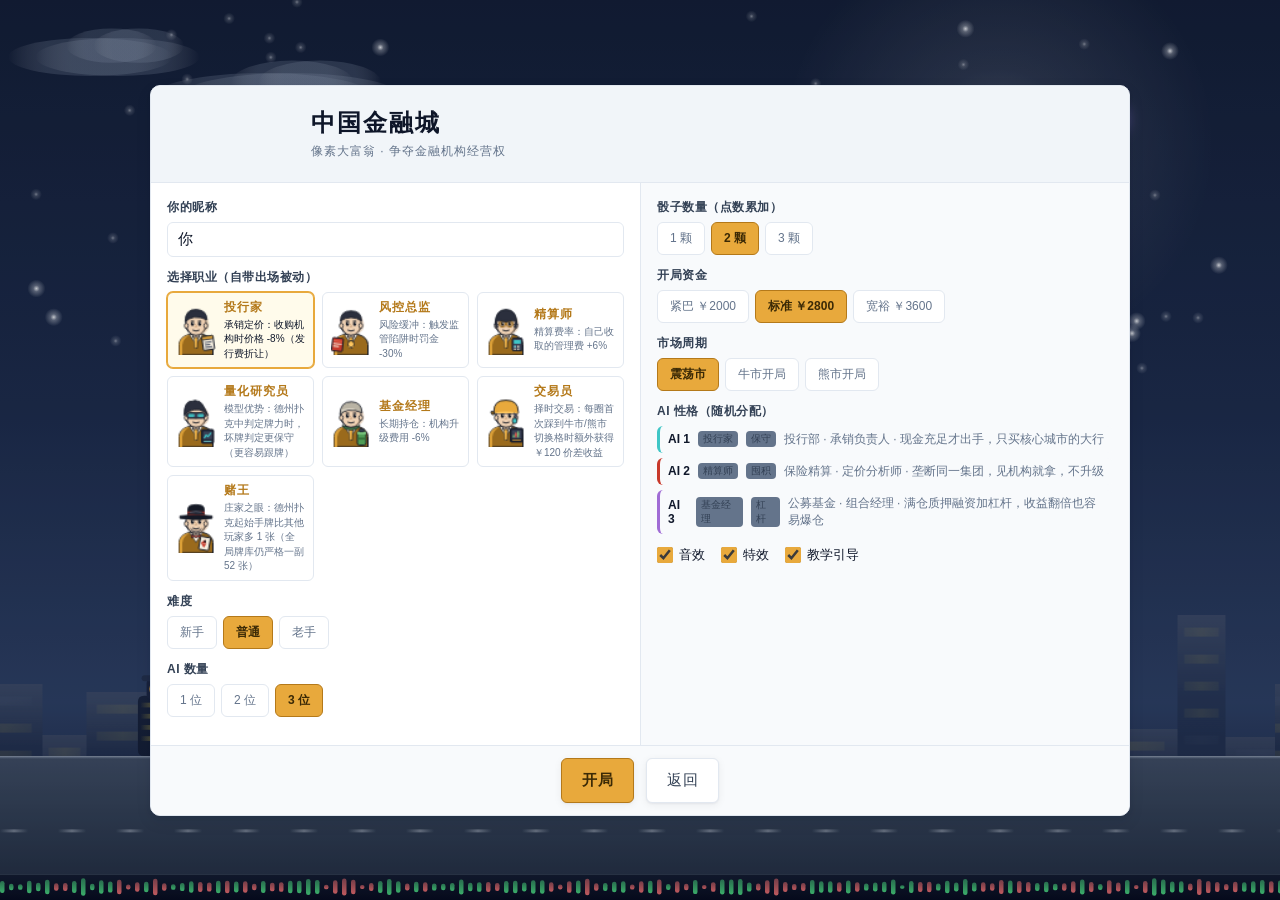
==== commit 835a8de8: "fix(merge): 补回 PR-D / PR-E 在合并链中丢失的内容 ⚠ 问题：合并链方向导致 PR-D / PR-E 的内容在逐级合并时被丢弃。  原栈是「自底向上」的：   #7 billb" ====
--- a/index.html
+++ b/index.html
@@ -8,6 +8,8 @@
 <link rel="stylesheet" href="styles.css">
 <link rel="stylesheet" href="styles/tiles.css">
 <link rel="stylesheet" href="styles/tiles-3d.css">
+<link rel="stylesheet" href="styles/hover-building.css">
+<link rel="stylesheet" href="styles/landing-fx.css">
 <link rel="icon" href="data:image/svg+xml,%3Csvg xmlns='http://www.w3.org/2000/svg' viewBox='0 0 16 16'%3E%3Crect width='16' height='16' rx='3' fill='%23f1f5f9'/%3E%3Crect x='3' y='8' width='3' height='5' fill='%23c8392b'/%3E%3Crect x='7' y='5' width='3' height='8' fill='%230f172a'/%3E%3Crect x='11' y='3' width='3' height='10' fill='%232f9fc4'/%3E%3C/svg%3E">
 </head>
 <body>
@@ -183,6 +185,8 @@
             <canvas id="board-canvas" class="board-canvas" aria-label="棋盘"></canvas>
             <!-- 地块层：34 个 DOM 地块（盖在 canvas 之上，浅色现代数据卡） -->
             <div id="board-tiles" class="board-tiles" role="list" aria-label="地块"></div>
+            <!-- hover 立体建筑层（PR-D）：与地块平级，可自由抬到棋盘之上 -->
+            <div id="hover-buildings" class="hover-buildings" aria-hidden="true"></div>
             <div id="fx-layer" class="fx-layer" aria-hidden="true"></div>
             <div id="dice-tray" class="dice-tray" aria-live="polite"></div>
             <div id="toast-layer" class="toast-layer" aria-live="polite"></div>
--- a/styles.css
+++ b/styles.css
@@ -472,7 +472,7 @@
   width: 100%; height: 100%;
   display: block;
 }
-.fx-layer { position: absolute; inset: 0; pointer-events: none; z-index: 5; overflow: hidden; }
+.fx-layer { position: absolute; inset: 0; pointer-events: none; z-index: 5; overflow: visible; }
 
 /* 浮动飘字 —— 现代柔和投影 */
 .pixel-float {
--- a/styles/hover-building.css
+++ b/styles/hover-building.css
@@ -0,0 +1,199 @@
+/* ===========================================================
+ * hover 立体建筑浮现层 —— PR-D
+ * ===========================================================
+ *
+ * ================== 目标 ==================
+ * 鼠标悬停某格时，该格上方浮起一座立体建筑：
+ *   · 高度 / 形制匹配格子等级（网点 → 地标）
+ *   · 配色匹配格子信息（集团色 / 持有人色 / 监管紫）
+ *   · 带落地投影，随棋盘一起倾斜 45° —— 获得真正的透视感
+ *
+ * ================== 为什么不做 billboard 补偿 ==================
+ * 地块上的文字必须正立（PR-C），所以信息层反向 rotateX(-45deg)。
+ * 但建筑是**纯图形** —— 没有需要阅读的内容。
+ * 若也补偿，它会变成一张「贴纸」，立体的意义就没了。
+ * 让它随棋盘倾斜才是正确的物理表现：
+ * 俯视一栋楼，本来就该看到「顶 + 正面」而非完整立面。
+ *
+ * ⚠ 代价：45° 俯视下建筑被压扁。这是**正确**的透视，不是 bug。
+ *
+ * ================== 层级 ==================
+ * .hover-buildings  铺满 #board-tiles（与地块层平级）
+ *   └── .mt-hb       单座建筑（绝对定位在所属格中心）
+ *        ├── .mt-hb-shadow   地面椭圆投影（贴在地面上，不抬起）
+ *        └── .mt-hb-img      建筑立绘
+ *
+ * ⚠ 建筑**不放在 .mt-cell 里** —— 那样会被地块的 z-index
+ *   深度排序压制，且受 .mt-tile 的 overflow 裁剪。
+ * =========================================================== */
+
+/* ---------- 承载层：铺满棋盘，自身不拦截指针 ---------- */
+.hover-buildings {
+  position: absolute;
+  inset: 0;
+  pointer-events: none;
+  overflow: visible;
+  transform-style: preserve-3d;
+  /* ⚠ z-index 必须高于所有地块（3D 下为 10 + row*10，最高 60）。
+   *   地块用 z-index 表达「行深度」（谁离观察者更近），
+   *   建筑必须**始终盖在所有地块之上** —— 它是前景浮层，
+   *   不参与棋盘的深度排序。
+   *   建筑自身的 translateZ(26px) 再叠加透视，让它有「浮起」的体积感。 */
+  z-index: 100;
+}
+
+/* ===========================================================
+ * 单座建筑
+ * =========================================================== */
+.mt-hb {
+  position: absolute;
+  /* 尺寸由 JS 按地块矩形写入 --hb-left / --hb-top / --hb-w / --hb-h */
+  left: var(--hb-left, 0);
+  top: var(--hb-top, 0);
+  width: var(--hb-w, 0px);
+  height: var(--hb-h, 0px);
+  pointer-events: none;
+  opacity: 0;
+  transform-style: preserve-3d;
+  /* 入场：自下而上「升起」 */
+  transform:
+    translateZ(0)
+    scale(var(--hb-scale, 1))
+    translateY(14px);
+  transition:
+    opacity .18s ease,
+    transform .26s cubic-bezier(.22,.61,.36,1);
+  will-change: transform, opacity;
+}
+
+/* ---------- 入场完成态 ---------- */
+.mt-hb.is-in {
+  opacity: 1;
+  transform:
+    translateZ(var(--hb-z, 26px))
+    scale(var(--hb-scale, 1))
+    translateY(0);
+}
+
+/* ===========================================================
+ * 建筑立绘
+ * =========================================================== */
+.mt-hb-img {
+  position: absolute;
+  /* 底部对齐 —— 建筑「立」在格子上，而不是浮在格子中间 */
+  left: 50%;
+  bottom: 0;
+  height: var(--hb-sprite-h, 100%);
+  width: auto;
+  max-width: none;
+  transform: translateX(-50%);
+  /* 立绘自带描边与暗部，用 drop-shadow 加一层柔和环境光 */
+  filter: drop-shadow(0 6px 10px rgba(15,23,42,.34));
+  /* 避免图片拖拽产生的幽灵图 */
+  user-select: none;
+  -webkit-user-drag: none;
+}
+
+/* ===========================================================
+ * 地面投影
+ * =========================================================== */
+.mt-hb-shadow {
+  position: absolute;
+  left: 50%;
+  bottom: 0;
+  width: var(--hb-shadow-w, 80%);
+  height: var(--hb-shadow-h, 18%);
+  transform: translateX(-50%);
+  border-radius: 50%;
+  /* 椭圆投影：径向渐变 + 模糊 */
+  background: radial-gradient(
+    ellipse at center,
+    rgba(15,23,42,.42) 0%,
+    rgba(15,23,42,.24) 45%,
+    rgba(15,23,42,0) 72%
+  );
+  filter: blur(2.5px);
+}
+
+/* ===========================================================
+ * 3D 模式专属微调
+ * =========================================================== */
+/* 3D 下建筑需要明确的高度分层，否则会与地块牌面「粘」在一起 */
+#board-stage.is-3d .mt-hb {
+  /* 建筑底部要探出牌面一点 —— 视觉上「立在牌上」 */
+  --hb-z: 26px;
+}
+
+#board-stage.is-3d .mt-hb-img {
+  /* 3D 下给一点边缘辉光，强化「发光体」观感 */
+  filter:
+    drop-shadow(0 6px 10px rgba(15,23,42,.34))
+    drop-shadow(0 0 6px color-mix(in srgb, var(--hb-acc, #e8a93c) 34%, transparent));
+}
+
+/* ---------- 底座色带 ---------- */
+/* 建筑底部一条强调色带 —— 与地块信息层的组色条呼应，
+   让「浮起来的楼」和「牌面」在视觉上属于同一套语义。 */
+#board-stage.is-3d .mt-hb::after {
+  content: "";
+  position: absolute;
+  left: 50%;
+  bottom: 0;
+  width: var(--hb-shadow-w, 80%);
+  height: 3px;
+  transform: translateX(-50%);
+  border-radius: 2px;
+  background: linear-gradient(
+    90deg,
+    color-mix(in srgb, var(--hb-acc-lt, #e8a93c) 20%, transparent),
+    var(--hb-acc, #e8a93c),
+    color-mix(in srgb, var(--hb-acc-lt, #e8a93c) 20%, transparent)
+  );
+  opacity: .85;
+  pointer-events: none;
+}
+
+/* 等级越高，投影越大越淡 —— 与体量感匹配 */
+#board-stage.is-3d .mt-hb[data-level="3"] .mt-hb-shadow,
+#board-stage.is-3d .mt-hb[data-level="4"] .mt-hb-shadow {
+  width: var(--hb-shadow-w, 92%);
+  height: var(--hb-shadow-h, 22%);
+  background: radial-gradient(
+    ellipse at center,
+    rgba(15,23,42,.50) 0%,
+    rgba(15,23,42,.28) 45%,
+    rgba(15,23,42,0) 72%
+  );
+}
+
+/* 已持有的建筑加一圈底座色 —— 与「产权条」呼应 */
+#board-stage.is-3d .mt-hb[data-held="1"] .mt-hb-shadow {
+  background: radial-gradient(
+    ellipse at center,
+    color-mix(in srgb, var(--hb-acc, #e8a93c) 34%, rgba(15,23,42,.42)) 0%,
+    rgba(15,23,42,.22) 48%,
+    rgba(15,23,42,0) 74%
+  );
+}
+
+/* ===========================================================
+ * 平面模式 —— 建筑完全隐藏
+ * =========================================================== */
+/* ⚠ PR-D 的建筑只服务于 3D 透视；平面模式保持原有平面观感，
+ *   不引入任何额外视觉元素。 */
+#board-stage:not(.is-3d) .mt-hb {
+  display: none;
+}
+
+/* ===========================================================
+ * 降低动效偏好
+ * =========================================================== */
+@media (prefers-reduced-motion: reduce) {
+  .mt-hb {
+    transition: opacity .12s ease;
+    transform: translateZ(var(--hb-z, 26px)) scale(var(--hb-scale, 1)) translateY(0);
+  }
+  .mt-hb-img {
+    filter: drop-shadow(0 4px 8px rgba(15,23,42,.3));
+  }
+}
--- a/styles/landing-fx.css
+++ b/styles/landing-fx.css
@@ -0,0 +1,131 @@
+/* ===========================================================
+ * 落地特效 —— PR-E
+ * ===========================================================
+ *
+ * ================== 为什么是 DOM 而不是 Canvas ==================
+ * 地块是 DOM 卡片且**完全不透明**，Canvas 在最底层 ——
+ * 画在 Canvas 上的地面特效会被牌面完全遮住。
+ * 落地冲击波必须盖在牌面之上才能看见 → 只能走 DOM 层。
+ *
+ * ================== 定位方式 ==================
+ * 与地块层同一套坐标系：**百分比**（相对 #fx-layer，与 #board-tiles 同尺寸）。
+ * 因此 canvas 缩放时特效自动跟随，无需 JS 重排。
+ *
+ * ================== 3D 表现 ==================
+ * #fx-layer 在 #board-pan 之内 → 继承 rotateX(45deg)。
+ * 所以冲击波会被 CSS 透视**自动压扁** —— 这正是「地面的圆在俯视时该有的样子」，
+ * **不需要**额外的椭圆压扁补偿。
+ *
+ * ⚠ 关键：不要再手动加 scaleY。
+ *   CSS 透视（45° 俯视 ≈ 0.707）已经压过一次，
+ *   再叠一层 scaleY 会把环压成一条线（实测只剩 6px 高，完全看不见）。
+ *   平面模式下没有透视，环就是正圆 —— 也对（平视地面本来就是圆的）。
+ *
+ * ⚠ 与 PR-D 的 hover 建筑不同：建筑**不**补偿（要立体感），
+ *   落地冲击波**随**棋盘倾斜（要「贴在地面上」）。
+ * =========================================================== */
+
+.landing-fx {
+  position: absolute;
+  pointer-events: none;
+  opacity: 0;
+  /* 冲击波锚在格子底部 —— 与角色脚底同一水平线 */
+  transform-origin: 50% 92%;
+  z-index: 1;
+}
+
+/* ---------- 入场 ---------- */
+.landing-fx.is-in {
+  animation: landing-fx-in .62s cubic-bezier(.16,.84,.44,1) forwards;
+}
+
+@keyframes landing-fx-in {
+  0% {
+    opacity: 0;
+  }
+  10% {
+    opacity: 1;
+  }
+  100% {
+    opacity: 0;
+  }
+}
+
+/* ---------- 扩散环 ---------- */
+.landing-fx-ring {
+  position: absolute;
+  left: 50%;
+  bottom: 6%;
+  /* 初始很小 —— 动画把它撑开。
+     52% 是为了让环明显大过棋子底座（棋子约占格子宽度 1/4），
+     冲击感才够强；又不能太大，否则会漫到相邻格子上。 */
+  width: 52%;
+  height: 52%;
+  margin-left: -26%;
+  margin-bottom: -26%;
+  border: 2.5px solid currentColor;
+  border-radius: 50%;
+  /* ⚠ 不做 scaleY 压扁 —— CSS 透视负责这件事（见文件头说明） */
+  animation: landing-fx-ring .62s cubic-bezier(.16,.84,.44,1) forwards;
+  /* 发光让环在浅色牌面上也能看清 */
+  filter: drop-shadow(0 0 4px currentColor);
+}
+
+@keyframes landing-fx-ring {
+  0% {
+    transform: scale(.28);
+    opacity: 1;
+  }
+  55% {
+    opacity: .8;
+  }
+  100% {
+    transform: scale(1.08);
+    opacity: 0;
+  }
+}
+
+/* ---------- 上浮柔光 ---------- */
+.landing-fx-glow {
+  position: absolute;
+  left: 50%;
+  bottom: 6%;
+  width: 66%;
+  height: 66%;
+  margin-left: -33%;
+  margin-bottom: -33%;
+  border-radius: 50%;
+  opacity: .40;
+  filter: blur(8px);
+  animation: landing-fx-glow .62s cubic-bezier(.16,.84,.44,1) forwards;
+}
+
+@keyframes landing-fx-glow {
+  0% {
+    transform: scale(.42) translateY(0);
+    opacity: .22;
+  }
+  32% {
+    opacity: .46;
+  }
+  100% {
+    transform: scale(1.0) translateY(-18%);
+    opacity: 0;
+  }
+}
+
+/* ===========================================================
+ * 降低动效偏好 —— 只保留一次柔和淡出
+ * =========================================================== */
+@media (prefers-reduced-motion: reduce) {
+  .landing-fx-ring {
+    animation: landing-fx-fade .4s linear forwards;
+  }
+  .landing-fx-glow {
+    animation: landing-fx-fade .4s linear forwards;
+  }
+  @keyframes landing-fx-fade {
+    0% { opacity: .6; }
+    100% { opacity: 0; }
+  }
+}
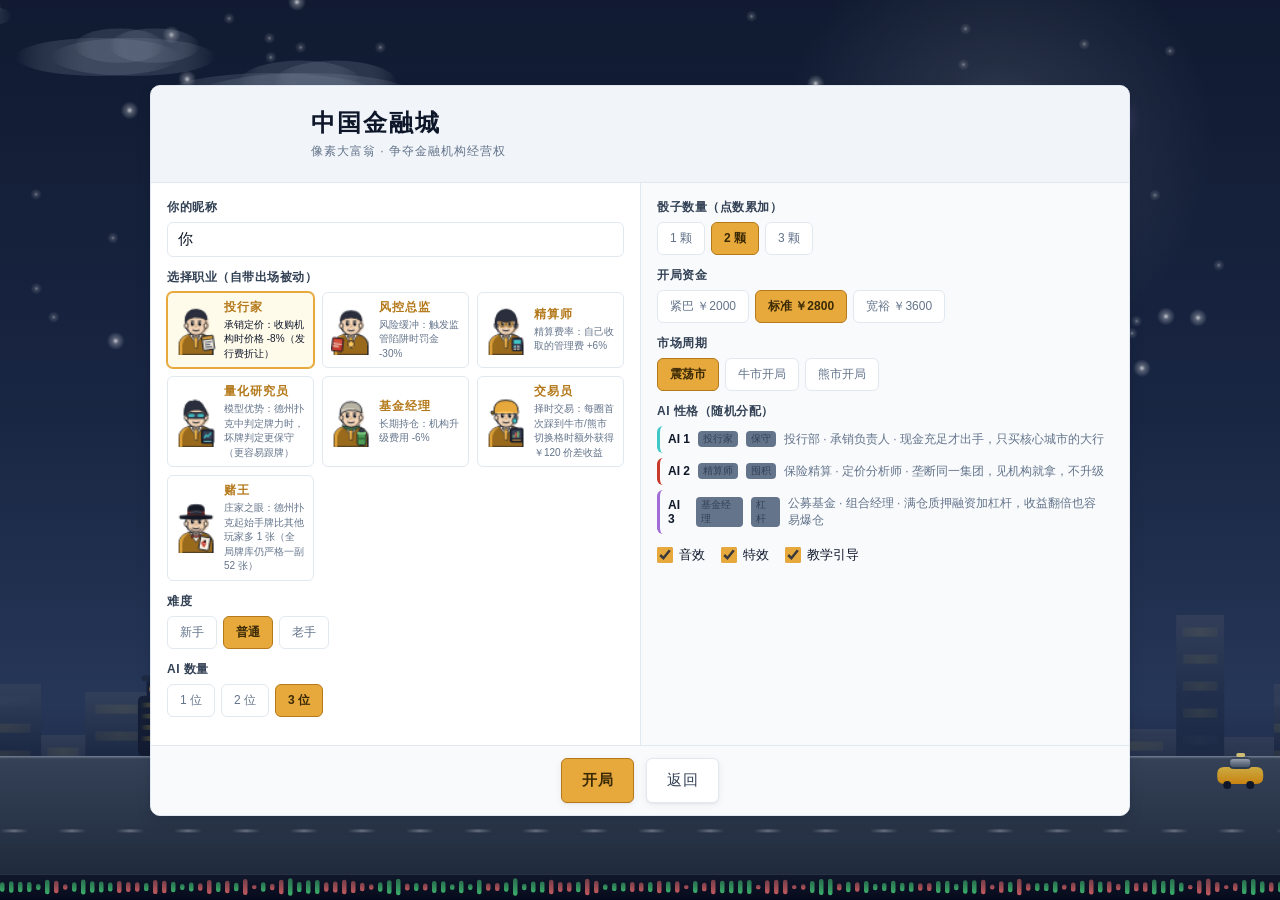
==== commit 40b1be0c: "feat(hud): 删除左栏回合播报的折叠按钮，播报改为常驻显示 原左栏底部的 #feed-toggle 是一个折叠切换按钮，点击才展开「回合播报」 日志列表（aria-controls=log-l" ====
--- a/index.html
+++ b/index.html
@@ -139,13 +139,11 @@
           </div>
         </div>
 
-        <!-- ③ 回合播报 —— 贴左下角（margin-top:auto 顶到竖栏底部） -->
+        <!-- ③ 回合播报 —— 贴左下角（margin-top:auto 顶到竖栏底部）
+             常驻显示：原先这里有一个折叠切换按钮（#feed-toggle），
+             现已删除，播报列表直接铺开、始终可见。 -->
         <div id="hud-feed" class="hud-feed">
-          <button id="feed-toggle" class="feed-toggle pixel-panel" aria-expanded="false" aria-controls="log-list">
-            <span class="feed-toggle-icon">▸</span>
-            <span id="feed-latest" class="feed-latest">等待开局…</span>
-          </button>
-          <div id="log-panel" class="log-panel pixel-panel" hidden>
+          <div id="log-panel" class="log-panel pixel-panel">
             <h3 class="panel-title">回合播报</h3>
             <div id="log-list" class="log-list" role="log" aria-live="polite"></div>
           </div>
--- a/styles.css
+++ b/styles.css
@@ -556,8 +556,10 @@
   pointer-events: none;
   /* 回合播报是绝对定位钉在竖栏底边的，
      所以这里给竖栏留出播报的高度，Tab 面板不会压到它下面。
-     --feed-h 默认 245px（播报展开时的高度），窄屏由媒体查询收窄。 */
-  --feed-h: 245px;
+     --feed-h 默认 215px（播报展开时的高度），窄屏由媒体查询收窄。
+     原先播报区顶部还有一个 30px 高的折叠按钮，删除后这 30px 已让给列表，
+     因此 --feed-h 相应收窄，避免竖栏底部留下空白。 */
+  --feed-h: 215px;
   padding-bottom: calc(var(--feed-h) + var(--sp-2));
 }
 .hud-left > * { pointer-events: auto; }
@@ -691,36 +693,14 @@
   gap: 6px;
   flex: none;
 }
-.feed-toggle {
-  display: flex;
-  align-items: center;
-  gap: 6px;
-  padding: 5px var(--sp-2);
-  background: rgba(255,255,255,.92);
-  cursor: pointer;
-  text-align: left;
-  width: 100%;
-  min-height: 30px;
-}
-.feed-toggle-icon {
-  font-family: var(--font-ui);
-  font-size: 11px;
-  color: var(--c-gold-dk);
-  transition: transform 180ms cubic-bezier(.22,.61,.36,1);
-  flex: none;
-}
-.feed-toggle[aria-expanded="true"] .feed-toggle-icon { transform: rotate(90deg); }
-.feed-latest {
-  font-size: var(--fs-xs);
-  color: var(--ink);
-  white-space: nowrap;
-  overflow: hidden;
-  text-overflow: ellipsis;
-}
+/* 播报列表常驻展开：原先的折叠切换按钮（.feed-toggle / .feed-latest）
+   已删除，#log-panel 不再需要 hidden 状态。
+   按钮原本占掉 30px，这部分高度让给列表 —— 上限从 340px 提到 370px，
+   让播报多显示几条、也不留空白。 */
 .log-panel {
   display: flex;
   flex-direction: column;
-  max-height: min(46vh, 340px);
+  max-height: min(46vh, 370px);
   background: rgba(255,255,255,.94);
 }
 .log-list {
@@ -1687,8 +1667,8 @@
    ============================================================ */
 @media (max-width: 1280px) {
   :root { --hud-corner-w: 220px; --right-panel-w: 252px; --left-panel-w: 236px; }
-  /* 1280×720 实测竖栏高 696px，播报最多占 265px —— 留 265px 即可 */
-  .hud-left { --feed-h: 265px; }
+  /* 1280×720 实测竖栏高 696px，播报最多占 235px —— 留 235px 即可 */
+  .hud-left { --feed-h: 235px; }
 }
 
 /* 中窄屏：右侧面板收起（排行退回弹窗入口 ≡），棋盘恢复满宽 */
@@ -1712,7 +1692,7 @@
     left: var(--sp-2);
     bottom: var(--sp-2);
     gap: var(--sp-1);
-    --feed-h: 168px;
+    --feed-h: 138px;
   }
   .hud-top-right { top: var(--sp-2); right: var(--sp-2); }
   .active-sub { display: none; }
@@ -1773,7 +1753,6 @@
 body.theme-light .panel-title { color: var(--c-gold-dk); }
 body.theme-light .active-card,
 body.theme-light .turn-badge,
-body.theme-light .feed-toggle,
 body.theme-light .bottom-bar,
 body.theme-light .side-panel { background: rgba(242,230,207,.94); }
 body.theme-light .active-cash,
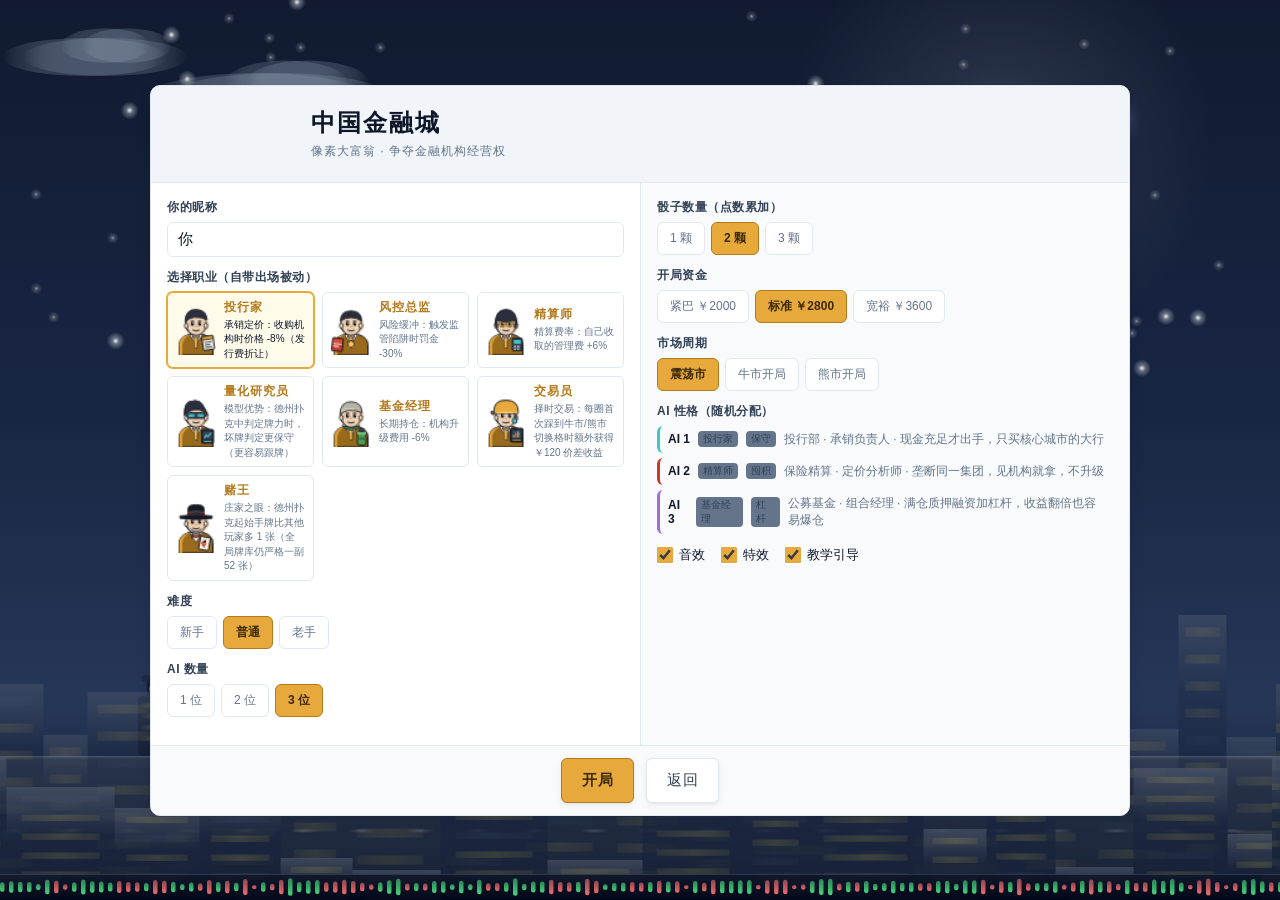
==== commit 12ca4e39: "feat(frontend): 完成前端优化 + 职业棋子 3D 建模展示 ## P0 修复（bug 级）  - **P0-25 双指缩放错位**：`main.js` 的 `setBoardZoom(" ====
--- a/index.html
+++ b/index.html
@@ -159,6 +159,21 @@
         </div>
         <button id="btn-rank" class="pixel-btn pixel-btn-icon" title="资产排行" aria-label="资产排行">≡</button>
         <button id="btn-3d" class="pixel-btn pixel-btn-icon" title="切换 3D 立体视角" aria-label="切换 3D 立体视角" aria-pressed="false">◱</button>
+        <button id="btn-settings" class="pixel-btn pixel-btn-icon" title="设置" aria-label="设置">⚙</button>
+      </div>
+
+      <!-- ===== 顶部全宽回合归属条 =====
+           谁在行动 —— 一眼可见。
+           宽度铺满顶部，按玩家色分段，当前行动者那一段高亮 + 呼吸光晕。
+           ⚠ 与左下角「当前玩家卡」分工不同：
+              卡片固定显示**人类玩家**（我的资产），
+              这条显示的是**当前正在行动的是谁**（可能是 AI）。 -->
+      <div id="turn-bar" class="turn-bar" aria-label="回合归属" role="status">
+        <div id="turn-bar-track" class="turn-bar-track"></div>
+        <div id="turn-bar-owner" class="turn-bar-owner">
+          <span class="turn-bar-owner-dot"></span>
+          <span id="turn-bar-name" class="turn-bar-owner-name">—</span>
+        </div>
       </div>
 
       <!-- ===== 中栏：棋盘容器（canvas 尺寸由 JS 按此元素测量） ===== -->
--- a/styles.css
+++ b/styles.css
@@ -106,6 +106,12 @@
   --left-panel-w: 264px;
   /* 左侧竖栏与棋盘之间的安全间隙 */
   --left-gutter: 8px;
+  /* ==========================================================
+     顶部回合归属条高度（P1-1）
+     棋盘 / 左栏 / 右上角按钮都要给它让位 —— 由同一变量推导，
+     避免「加了条之后忘了挪布局」导致的遮挡。
+     ========================================================== */
+  --turn-bar-h: 26px;
 }
 
 /* ============================================================
@@ -403,7 +409,7 @@
    因此棋盘**左右两侧都不会被 HUD 覆盖**。 */
 .board-wrap {
   position: absolute;
-  top: var(--sp-3);
+  top: calc(var(--turn-bar-h) + var(--sp-3));
   bottom: var(--sp-3);
   left: calc(var(--left-panel-w) + var(--sp-3) + var(--left-gutter));
   right: calc(var(--right-panel-w) + var(--sp-3) + 6px);
@@ -545,7 +551,7 @@
    ============================================================ */
 .hud-left {
   position: absolute;
-  top: var(--sp-3);
+  top: calc(var(--turn-bar-h) + var(--sp-3));
   left: var(--sp-3);
   bottom: var(--sp-3);
   width: var(--left-panel-w);
@@ -636,7 +642,7 @@
 /* ---------- 右上角：回合徽章 + 按钮 ---------- */
 .hud-top-right {
   position: absolute;
-  top: var(--sp-3);
+  top: calc(var(--turn-bar-h) + var(--sp-3));
   right: var(--sp-3);
   display: flex;
   align-items: center;
@@ -671,6 +677,107 @@
 }
 .hud-market.is-bull { background: var(--c-red); color: var(--ink); }
 .hud-market.is-bear { background: var(--c-green); color: var(--c-ink); }
+
+/* ============================================================
+   转盘「跳过动画」按钮（P1-14）
+   —— 次要样式，与主行动「转 盘」按钮拉开层级
+   ============================================================ */
+.wheel-skip {
+  display: block;
+  margin: 0 auto 10px;
+  font-family: var(--font-ui);
+  font-size: var(--fs-sm);
+  opacity: .85;
+}
+.wheel-skip:hover:not(:disabled) { opacity: 1; }
+.wheel-skip:disabled { opacity: .4; cursor: default; }
+
+/* ============================================================
+   顶部全宽回合归属条（P1-1）
+   ------------------------------------------------------------
+   解决的问题：AI 回合时，玩家只能靠「左侧卡片旁的箭头」猜是谁在动。
+   左侧卡片固定显示**人类玩家**（我的资产）—— 它**不会**随 AI 回合变化，
+   因此「谁在行动」这件事在屏幕上**没有直接答案**。
+
+   方案：顶部铺一条**分段色带**，每段 = 一个玩家，宽度按人数均分：
+     · 段落底色 = 该玩家主色（与棋盘棋子、HUD 头像完全一致）
+     · 当前行动者那段高亮 + 呼吸光晕 + 名字
+     · 破产玩家那段降到 25% 透明度 + 斜纹
+   ============================================================ */
+.turn-bar {
+  position: absolute;
+  top: 0;
+  left: 0;
+  right: 0;
+  z-index: 9;
+  pointer-events: none;
+  display: flex;
+  flex-direction: column;
+  gap: 3px;
+  padding: 0 var(--sp-2);
+}
+.turn-bar-track {
+  display: flex;
+  width: 100%;
+  height: 6px;
+  border-radius: 3px;
+  overflow: hidden;
+  background: var(--c-panel-dk);
+  box-shadow: inset 0 0 0 1px var(--line);
+}
+/* 单个玩家的色段 */
+.turn-bar-seg {
+  flex: 1 1 0;
+  min-width: 0;
+  height: 100%;
+  background: var(--seg-color, var(--c-dim));
+  opacity: .34;
+  transition: opacity .28s ease, filter .28s ease;
+  position: relative;
+}
+.turn-bar-seg + .turn-bar-seg { box-shadow: inset 1px 0 0 rgba(255,255,255,.5); }
+/* 当前行动者 —— 高亮 + 呼吸 */
+.turn-bar-seg.is-active {
+  opacity: 1;
+  animation: turnSegPulse 1.6s ease-in-out infinite;
+}
+@keyframes turnSegPulse {
+  0%, 100% { filter: brightness(1); }
+  50%      { filter: brightness(1.35); }
+}
+/* 破产玩家 —— 压暗 */
+.turn-bar-seg.is-out { opacity: .16; filter: grayscale(.7); }
+
+/* 归属标签 —— 贴在色带下方，显示当前行动者 */
+.turn-bar-owner {
+  display: flex;
+  align-items: center;
+  gap: 6px;
+  align-self: flex-start;
+  padding: 2px 10px;
+  border-radius: 0 0 10px 10px;
+  background: rgba(15,23,42,.62);
+  color: #fff;
+  font-family: var(--font-ui);
+  font-size: var(--fs-xs);
+  font-weight: 700;
+  letter-spacing: .3px;
+  backdrop-filter: blur(4px);
+}
+.turn-bar-owner-dot {
+  width: 8px;
+  height: 8px;
+  border-radius: 50%;
+  background: var(--owner-color, var(--c-gold));
+  box-shadow: 0 0 6px var(--owner-color, var(--c-gold));
+}
+.turn-bar-owner-name { color: #fff; }
+
+/* 亮色主题 —— 归属标签底色改浅，文字改深 */
+body.theme-light .turn-bar-owner {
+  background: rgba(74,64,48,.82);
+}
+body.theme-light .turn-bar-owner-name { color: #fdf8ec; }
 
 /* ---------- 回合播报 —— 左侧竖栏**底部**（左下角）---------- */
 .hud-feed {
@@ -695,12 +802,12 @@
 }
 /* 播报列表常驻展开：原先的折叠切换按钮（.feed-toggle / .feed-latest）
    已删除，#log-panel 不再需要 hidden 状态。
-   按钮原本占掉 30px，这部分高度让给列表 —— 上限从 340px 提到 370px，
-   让播报多显示几条、也不留空白。 */
+   高度必须引用竖栏预留的 --feed-h（.hud-left 定义、此处继承）——
+   之前各写各的（46vh/370px vs 215px），播报一多就反向盖住 Tab 面板底部。 */
 .log-panel {
   display: flex;
   flex-direction: column;
-  max-height: min(46vh, 370px);
+  max-height: var(--feed-h);
   background: rgba(255,255,255,.94);
 }
 .log-list {
@@ -813,11 +920,25 @@
 .tab-panels {
   flex: 1 1 auto;
   min-height: 0;
-  overflow-y: auto;
+  display: flex;
+  flex-direction: column;
+  /* 面板自己负责滚动（见 .tab-panel）——
+     「我的机构」tab 需要把高度精确分配给上下两段，
+     若这里滚动则下半段的高度算不出来。 */
+  overflow: hidden;
   padding: var(--sp-2);
 }
 .tab-panels::-webkit-scrollbar { width: 6px; }
 .tab-panels::-webkit-scrollbar-thumb { background: var(--c-dim); border-radius: 3px; }
+
+/* 各面板自行滚动 —— 高度由 .tab-panels 分配，而不是撑破容器 */
+.tab-panel {
+  flex: 1 1 auto;
+  min-height: 0;
+  overflow-y: auto;
+}
+.tab-panel::-webkit-scrollbar { width: 6px; }
+.tab-panel::-webkit-scrollbar-thumb { background: var(--c-dim); border-radius: 3px; }
 
 .tab-panel[hidden] { display: none; }
 
@@ -972,6 +1093,94 @@
   line-height: 1.7;
 }
 
+/* ============================================================
+   「我的机构」tab —— 上下拆分（持有机构 / 资金流水）
+   ------------------------------------------------------------
+   为什么要拆而不是加第 6 个 tab？
+     · 横向 tab 位已经 5 个（机构 / Buff / 贷款 / 债券 / 净值），
+       再加一个会把 tab 挤到 236px 窄栏里读不清；
+     · 「持有机构」与「资金流水」本来就是同一条主线（资产 ↔ 现金流），
+       上下对照看更顺手。
+
+   高度策略：
+     · 上半段（机构列表）按内容自然高度，机构多了会自身滚动；
+     · 下半段（流水列表）**独立滚动**，新的流水永远可见，
+       不会因为机构变多把流水挤出视口。
+   ============================================================ */
+#tab-panel-inst {
+  display: flex;
+  flex-direction: column;
+  min-height: 0;
+  overflow: hidden;
+}
+
+.tab-split-top {
+  flex: 0 1 auto;
+  min-height: 0;
+  overflow-y: auto;
+  padding-bottom: var(--sp-1);
+}
+.tab-split-bottom {
+  flex: 1 1 auto;
+  min-height: 96px;
+  display: flex;
+  flex-direction: column;
+  overflow: hidden;
+  /* 上下两段之间的分隔 —— 用实线而非虚线，暗示「另一块内容」 */
+  border-top: var(--border-w) solid var(--line);
+  margin-top: var(--sp-1);
+  padding-top: var(--sp-1);
+}
+
+/* ---------- 资金流水条目 ---------- */
+.cf-list {
+  flex: 1 1 auto;
+  min-height: 0;
+  overflow-y: auto;
+  /* 流水是「近期动态」，视觉上要比机构列表更轻 */
+  padding-right: 2px;
+}
+.cf-list::-webkit-scrollbar { width: 5px; }
+.cf-list::-webkit-scrollbar-thumb { background: var(--c-dim); border-radius: 3px; }
+
+.cf-row {
+  display: flex;
+  align-items: baseline;
+  gap: 5px;
+  font-family: var(--font-ui);
+  font-size: var(--fs-xs);
+  line-height: 1.5;
+  padding: 3px 0;
+  border-bottom: 1px dotted var(--line);
+}
+.cf-row:last-child { border-bottom: none; }
+
+/* 回合/圈标记 —— 弱化显示，只用于定位时间点 */
+.cf-turn {
+  font-family: var(--font-num);
+  font-size: 10px;
+  color: var(--ink-3);
+  flex: none;
+  min-width: 22px;
+}
+.cf-reason {
+  color: var(--ink-2);
+  flex: 1 1 auto;
+  min-width: 0;
+  white-space: nowrap;
+  overflow: hidden;
+  text-overflow: ellipsis;
+}
+.cf-amt {
+  font-family: var(--font-num);
+  font-weight: 700;
+  flex: none;
+  white-space: nowrap;
+}
+/* 收支语义色 —— 沿用全站的「绿=收入 / 红=支出」约定 */
+.cf-row.is-in  .cf-amt { color: var(--c-green-dk); }
+.cf-row.is-out .cf-amt { color: var(--c-red-dk); }
+
 /* ---------- 底部中央：主行动 + 常用操作（常驻） ----------
    水平范围与 .board-wrap 完全一致 → 操作栏永远与棋盘居中对齐 */
 .hud-bottom {
@@ -1226,6 +1435,65 @@
 .modal-text.dim, .dim { color: var(--ink-3); font-size: var(--fs-xs); }
 .modal-actions { display: flex; gap: 10px; justify-content: flex-end; padding: 0 var(--sp-4); }
 .modal-thumb { display: block; margin: 0 auto 10px; }
+/* 弹窗内复选行 —— 「本局不再提示」等一次性偏好 */
+.modal-check {
+  display: flex;
+  align-items: center;
+  gap: 8px;
+  margin-top: var(--sp-3);
+  font-size: var(--fs-sm);
+  color: var(--ink-2);
+  cursor: pointer;
+  user-select: none;
+}
+.modal-check input[type='checkbox'] {
+  width: 16px;
+  height: 16px;
+  accent-color: var(--c-gold);
+  cursor: pointer;
+  flex: none;
+}
+
+/* ============================================================
+   设置弹窗（P1-2）—— 独立入口的排版
+   ============================================================ */
+.settings-list {
+  display: flex;
+  flex-direction: column;
+  gap: var(--sp-2);
+  padding: 0 var(--sp-4);
+  min-width: 260px;
+}
+.settings-row {
+  display: flex;
+  align-items: center;
+  justify-content: space-between;
+  gap: var(--sp-4);
+  padding: var(--sp-2) var(--sp-3);
+  border: 1px solid var(--line);
+  border-radius: var(--radius-sm);
+  background: var(--c-panel-lt);
+}
+.settings-label {
+  font-family: var(--font-ui);
+  font-size: var(--fs-md);
+  color: var(--ink);
+  font-weight: 600;
+}
+.settings-toggle {
+  min-width: 72px;
+  font-family: var(--font-ui);
+  font-size: var(--fs-sm);
+}
+.settings-extra {
+  display: grid;
+  grid-template-columns: repeat(auto-fit, minmax(120px, 1fr));
+  gap: var(--sp-2);
+  margin-top: var(--sp-3);
+  padding-top: var(--sp-3);
+  border-top: 1px solid var(--line);
+}
+.settings-extra-btn { width: 100%; }
 .modal-grid {
   display: grid; grid-template-columns: repeat(auto-fill, minmax(96px, 1fr));
   gap: var(--sp-2);
@@ -1407,6 +1675,128 @@
   border-top: 1px dashed var(--line);
   padding-top: var(--sp-2);
 }
+
+/* ============================================================
+   扑克：牌力提示（P1-17）
+   ============================================================ */
+.poker-hand-hint {
+  width: 100%;
+  display: flex;
+  align-items: center;
+  gap: var(--sp-2);
+  padding: 5px 8px;
+  margin-bottom: 4px;
+  border: 1px solid var(--line);
+  border-radius: var(--radius-sm);
+  background: var(--c-panel-lt);
+  font-size: var(--fs-xs);
+}
+.poker-hand-hint-label { color: var(--ink-3); flex: none; }
+.poker-hand-name {
+  color: var(--ink);
+  font-weight: 700;
+  flex: none;
+  min-width: 62px;
+}
+/* 强度条 */
+.poker-hand-bar {
+  flex: 1 1 auto;
+  height: 6px;
+  min-width: 60px;
+  border-radius: 3px;
+  background: var(--c-panel-dk);
+  overflow: hidden;
+}
+.poker-hand-fill {
+  display: block;
+  height: 100%;
+  border-radius: 3px;
+  transition: width .22s ease;
+}
+.poker-hand-fill.is-weak   { background: var(--c-red); }
+.poker-hand-fill.is-mid    { background: var(--c-gold); }
+.poker-hand-fill.is-strong { background: var(--c-green); }
+.poker-hand-pct { flex: none; font-weight: 700; font-family: var(--font-num); }
+.poker-hand-pct.is-weak   { color: var(--c-red-dk); }
+.poker-hand-pct.is-mid    { color: var(--c-gold-dk); }
+.poker-hand-pct.is-strong { color: var(--c-green-dk); }
+
+/* ============================================================
+   扑克：加注滑杆 + 底池赔率（P1-16）
+   ============================================================ */
+.poker-bet-box {
+  width: 100%;
+  display: flex;
+  flex-direction: column;
+  gap: 5px;
+  padding: 6px 8px;
+  margin-bottom: 4px;
+  border: 1px solid var(--line);
+  border-radius: var(--radius-sm);
+  background: var(--c-panel-lt);
+}
+.poker-odds-row {
+  display: flex;
+  align-items: center;
+  gap: var(--sp-3);
+  font-size: var(--fs-xs);
+}
+.poker-odds-label { color: var(--ink-3); }
+.poker-odds-item {
+  color: var(--ink);
+  font-weight: 700;
+  font-family: var(--font-num);
+}
+.poker-bet-row {
+  display: flex;
+  align-items: center;
+  gap: var(--sp-2);
+}
+.poker-bet-slider {
+  flex: 1 1 auto;
+  min-width: 80px;
+  height: 4px;
+  accent-color: var(--c-gold);
+  cursor: pointer;
+}
+.poker-bet-number {
+  flex: none;
+  width: 84px;
+  padding: 4px 6px;
+  font-family: var(--font-num);
+  font-size: var(--fs-xs);
+  color: var(--ink);
+  background: var(--c-panel);
+  border: 1px solid var(--line);
+  border-radius: var(--radius-sm);
+}
+.poker-bet-number:focus {
+  outline: none;
+  border-color: var(--c-gold);
+}
+
+/* ============================================================
+   扑克：全下二次确认（P1-17）
+   ============================================================ */
+.poker-allin-confirm {
+  width: 100%;
+  display: flex;
+  align-items: center;
+  justify-content: space-between;
+  gap: var(--sp-3);
+  flex-wrap: wrap;
+  padding: 7px 10px;
+  margin-bottom: 4px;
+  border: 1px solid var(--c-red-dk);
+  border-radius: var(--radius-sm);
+  background: rgba(200,57,43,.08);
+}
+.poker-allin-msg {
+  font-size: var(--fs-xs);
+  color: var(--ink);
+}
+.poker-allin-msg b { color: var(--c-red-dk); }
+.poker-allin-btns { display: flex; gap: 6px; flex: none; }
 
 /* 摊牌结果表 */
 .poker-result-table {
@@ -1736,17 +2126,90 @@
 }
 
 /* ============================================================
-   主题变体（亮色可选）
+   主题变体 —— **亮色（暖米纸）**
+   ============================================================
+   ================== P0-30：为什么必须**补全变量映射** ==================
+   旧实现只覆盖了十几个选择器（`.pixel-panel` / `.pixel-btn` / ...），
+   而整套视觉是**变量驱动**的 —— 页面上大部分元素直接用 `var(--xxx)`，
+   根本没有被那十几条选择器覆盖到。
+
+   结果就是「切到亮色后**半黑半白**」：
+   · 面板底色变了，但棋盘格、地块卡、表格、chips 仍是深色；
+   · 主文字色没变，深底上仍是白字 → 亮底上白字**看不见**；
+   · 阴影还是深色调的 rgba(15,23,42,·) → 暖底上发灰发脏。
+
+   正确做法：**把每一个被使用的语义变量都重新映射一遍**，
+   让「换肤 = 换一组变量」这件事自洽。
+   下面逐项覆盖：中性色 / 面板色 / 文字色 / 阴影 / 语义色 / 玩家色。
    ============================================================ */
 body.theme-light {
-  --c-ink:        #2a2418;
-  --c-panel:      #f2e6cf;
-  --c-panel-lt:   #e6d7b8;
-  --c-panel-dk:   #d8c49f;
-  --c-dim:        #8a795f;
-  --c-dim-lt:     #6b5c46;
-  --c-paper:      #161b2e;
-}
+  /* ---- ① 中性色（暖米纸体系）----
+     ⚠ 亮色不是「把深色反过来」，而是换一套**暖米色**——
+       深蓝灰在暖底上会显脏，暖米配暖墨才协调。 */
+  --ink:        #2a2418;   /* 主文字 */
+  --ink-2:      #4a4030;   /* 次文字 */
+  --ink-3:      #7a6b53;   /* 弱文字 */
+  --line:       #d9c9a6;   /* 分隔线 / 卡片描边 */
+  --bg:         #f4ecdb;   /* 页面底色（暖米） */
+  --surface:    #fdf8ec;   /* 卡片 / 面板底色 */
+
+  /* ---- ② 语义色（与深色版同色相，仅调整明度以适配亮底）----
+     ⚠ 语义色**不改色相** —— 红还是红、绿还是绿。
+       玩家靠颜色分辨「涨/跌/可买/危险」，换肤不能改变语义。
+       只把「-dk」档提亮一点，避免在浅底上对比过重。 */
+  --c-ink:      #2a2418;   /* 墨色：描边 */
+  --c-panel:    #fdf8ec;   /* 面板底 */
+  --c-panel-lt: #f4ecdb;   /* 面板亮部（按钮底） */
+  --c-panel-dk: #e8dcc0;   /* 面板暗部（表头 / 分区底） */
+  --c-dim:      #a8977a;   /* 中灰：禁用态 */
+  --c-dim-lt:   #7a6b53;   /* 浅灰：次要文字 */
+  --c-board:    #fdf8ec;   /* 棋盘格底色 */
+  --c-board-dk: #f0e6cf;   /* 棋盘底板色 */
+  --c-paper:    #2a2418;   /* 主文字色（浅底上） */
+
+  --c-gold:     #d99b28;   /* 鎏金：主行动、当前回合 */
+  --c-gold-lt:  #f0b95a;
+  --c-gold-dk:  #9a6a12;   /* ⚠ 亮底上金色文字要加深才看得清 */
+  --c-red:      #c8392b;
+  --c-red-lt:   #e4604d;
+  --c-red-dk:   #a53225;
+  --c-green:    #4f9d55;
+  --c-green-lt: #77c47c;
+  --c-green-dk: #2f6a35;
+  --c-jade:     #2f8f7d;
+  --c-jade-lt:  #4fb39f;
+  --c-jade-dk:  #1f6759;
+
+  /* ---- ③ 产权组色（主色相不变；亮色档略提亮）---- */
+  --g-bank:       #c8392b;
+  --g-bank-lt:    #e4604d;
+  --g-broker:     #2f9fc4;
+  --g-broker-lt:  #63c6e6;
+  --g-insurer:    #4f9d55;
+  --g-insurer-lt: #7ac77f;
+  --g-asset:      #d99b28;
+  --g-asset-lt:   #f0b95a;
+  --g-regulator:  #8b5cc7;
+  --g-regulator-lt:#b189e0;
+
+  /* ---- ④ 玩家色（保持可辨识的 4 色相）---- */
+  --p0: #d98b1f;
+  --p1: #159e9e;
+  --p2: #d4453a;
+  --p3: #8b5cc7;
+
+  /* ---- ⑤ 阴影（亮底上用**暖棕**而非冷蓝灰）---- */
+  --shadow-soft: 0 1px 2px rgba(74,64,48,.06), 0 2px 8px rgba(74,64,48,.08);
+  --shadow:      0 2px 4px rgba(74,64,48,.07), 0 6px 16px rgba(74,64,48,.10);
+  --shadow-lg:   0 4px 8px rgba(74,64,48,.09), 0 16px 40px rgba(74,64,48,.16);
+}
+
+/* ============================================================
+   亮色主题 —— 少量**语义化**覆盖（补足变量映射不到的部分）
+   ============================================================
+   变量映射解决「用 var(--x) 取色」的元素；
+   下面这些是**硬编码了深色值**的场合，必须单独处理。
+   ============================================================ */
 body.theme-light .pixel-panel,
 body.theme-light .pixel-btn { color: var(--ink); }
 body.theme-light .pixel-btn-primary { color: #3b2a06; }
@@ -1754,13 +2217,29 @@
 body.theme-light .active-card,
 body.theme-light .turn-badge,
 body.theme-light .bottom-bar,
-body.theme-light .side-panel { background: rgba(242,230,207,.94); }
+body.theme-light .side-panel { background: rgba(253,248,236,.94); }
 body.theme-light .active-cash,
 body.theme-light .turn-badge-num { color: var(--c-gold-dk); }
-body.theme-light .status-chip { background: rgba(242,230,207,.94); color: var(--c-ink); }
+body.theme-light .status-chip { background: rgba(253,248,236,.94); color: var(--c-ink); }
 body.theme-light .status-chip.is-debt { color: var(--c-red-dk); }
 body.theme-light .status-chip.is-bond { color: var(--c-gold-dk); }
 body.theme-light .status-chip.is-good { color: var(--c-green-dk); }
 body.theme-light .status-chip.is-bad { color: var(--c-red-dk); }
 
+/* 棋盘底板 / 地块卡 —— Canvas 侧读的是 --c-board*，此处保证 DOM 侧同步 */
+body.theme-light .board-tiles { background: var(--c-board-dk); }
+
+/* 表格 —— 表头 / 斑马纹在深色版是硬编码的深蓝 */
+body.theme-light .fin-cmp-table thead th { background: var(--c-panel-dk); color: var(--ink); }
+body.theme-light .poker-result-table thead th { background: var(--c-panel-dk); color: var(--ink); }
+body.theme-light .poker-result-table tbody tr:nth-child(even) { background: rgba(232,220,192,.42); }
+
+/* 模态遮罩 —— 亮底上要更淡，否则整屏发灰 */
+body.theme-light .modal-backdrop { background: rgba(42,36,24,.34); }
+
+/* 滚动条 */
+body.theme-light ::-webkit-scrollbar-track { background: var(--c-panel-dk); }
+body.theme-light ::-webkit-scrollbar-thumb { background: #c9b68c; }
+body.theme-light ::-webkit-scrollbar-thumb:hover { background: #b39f74; }
+
 .hidden { display: none !important; }
--- a/styles/tiles-3d.css
+++ b/styles/tiles-3d.css
@@ -1,13 +1,14 @@
 /* ===========================================================
- * 立体麻将牌 —— 3D 视角下的牌体外观
+ * 立体麻将牌 —— 3D 视角下的牌体外观（精细建模版）
  * ===========================================================
  *
  * ================== 目标 ==================
- * 把 D+ 数据卡做成「麻将牌」的实体感：
- *   · 牌有**厚度**（底面侧边可见）
- *   · 牌面**微浮雕**（顶面高光 + 底面阴影）
- *   · 牌有**落影**（投影到桌面上）
- *   · 牌的**边光**随视角变化
+ * 把 D+ 数据卡做成「麻将牌」的实体感，材质分五层：
+ *   ① **多层边框** —— 外墨线 + 主体 + 内侧亮边，形成三段式包边
+ *   ② **倒角高光 / 阴影** —— 顶面左上受光、右下投影
+ *   ③ **顶部受光面** —— 牌面顶缘一条独立的高光带
+ *   ④ **侧面厚度** —— translateZ 抬起的牌底 + 侧壁渐变
+ *   ⑤ **组色光带** —— 集团色的半透明边光，暗示「这块地归属某集团」
  *
  * ================== 与平面模式的关系 ==================
  * ⚠ 默认（平面模式）**完全不受影响** —— 本节所有规则都挂在
@@ -18,14 +19,24 @@
  *
  * ================== 厚度与内容的平衡 ==================
  * 牌厚 = translateZ 值。太大 → 透视下牌面错位严重、遮住相邻格；
- * 太小 → 看不出厚度。取 **6px** —— 在 1400px 透视下约 0.4% 的视深，
+ * 太小 → 看不出厚度。取 **8px**（原 6px）—— 在 1400px 透视下约 0.57% 的视深，
  * 视觉上刚好能看出是「有厚度的牌」，又不影响可读性。
+ *
+ * ================== 光照一致性 ==================
+ * 全局光源固定在**左上后方**（与 src/render/charEntity.js 的 LIGHT 同一方向）。
+ * 本文件所有高光 / 阴影都按这个方向写：
+ *   · 顶缘高光偏左上
+ *   · 底部 / 右侧投影
+ *   · 侧壁左暗右亮（配合俯视透视）
+ * 这样牌 / 角色 / 悬停建筑三者的立体感互相吻合。
  * =========================================================== */
 
-/* ---------- 牌体厚度 + 浮雕 + 落影 ---------- */
+/* ===========================================================
+ * ① 牌体：厚度 + 多层边框 + 落影
+ * =========================================================== */
 #board-stage.is-3d .mt-cell {
   /* 牌体沿 Z 轴抬起来 —— 这就是「厚度」的来源 */
-  transform: translateZ(6px);
+  transform: translateZ(8px);
   /* 让牌的 6 个面能正确互相遮挡 */
   transform-style: preserve-3d;
   /* 抬起后投影要更柔（离桌面更高 = 投影更大更虚） */
@@ -42,35 +53,117 @@
   transform: translateZ(0);
 }
 
-/* 牌的底面 / 侧边 —— 用伪元素画厚度面 */
+/* ===========================================================
+ * ④ 侧面厚度 —— 牌底的侧壁
+ * ===========================================================
+ * ⚠ 这里画的是「牌的底面」：沿 Z 轴下移 8px，
+ *   配合梯形收窄形成可见的侧边。
+ *   左上受光 → 侧壁右上更亮；右下入影 → 侧壁右下更暗。
+ */
 #board-stage.is-3d .mt-cell::after {
   content: "";
   position: absolute;
   inset: 0;
   border-radius: 8px;
   /* 底面比顶面「矮」一截，形成可见的侧边 */
-  transform: translateZ(-6px);
-  background: linear-gradient(180deg, rgba(15,23,42,.20), rgba(15,23,42,.34));
-  /* 底面在顶面之下，靠 z-index 与 3D 变换共同压住 */
+  transform: translateZ(-8px);
+  /* 侧壁材质：上亮下暗 + 轻微的冷暖分离（左上受光） */
+  background:
+    linear-gradient(
+      168deg,
+      rgba(255,255,255,.20) 0%,
+      rgba(148,163,184,.26) 26%,
+      rgba(15,23,42,.34) 62%,
+      rgba(15,23,42,.46) 100%
+    );
   pointer-events: none;
   z-index: -1;
-  box-shadow: 0 10px 22px rgba(15,23,42,.22);
-}
-
-/* ---------- 边光：沿牌面顶部的一道亮边 ---------- */
-/* ⚠ 必须画在 .mt-face 上，不能画在 .mt-tile 上：
+  /* 牌底落影 —— 离桌面 8px，投影更大更虚 */
+  box-shadow:
+    0 12px 26px rgba(15,23,42,.24),
+    0 3px 8px rgba(15,23,42,.18);
+}
+
+/* ===========================================================
+ * ②③ 牌面：倒角浮雕 + 顶部受光面 + 落影
+ * ===========================================================
+ * ⚠ 浮雕拆成 5 层阴影叠加，模拟「倒角」的光学表现：
+ *   inset 顶部亮线   → 倒角受光
+ *   inset 底部暗线   → 倒角背光
+ *   inset 左上亮 / 右下暗 → 平面倾斜后的环境光遮蔽
+ *   外投影 ×2        → 桌面接触影 + 环境影
+ */
+#board-stage.is-3d .mt-face {
+  background: #fff;
+  border-radius: 8px;
+  box-shadow:
+    /* 倒角：顶亮 */
+    inset 0 1.5px 0 rgba(255,255,255,.98),
+    /* 倒角：底暗 */
+    inset 0 -1.5px 0 rgba(15,23,42,.13),
+    /* 环境光遮蔽：左上受光 / 右下入影 */
+    inset 1.5px 0 0 rgba(255,255,255,.42),
+    inset 0 1.5px 0 rgba(255,255,255,.42),
+    inset -1px 0 0 rgba(15,23,42,.05),
+    inset 0 -1px 0 rgba(15,23,42,.05),
+    /* 接触影 */
+    0 2px 5px rgba(15,23,42,.24),
+    /* 环境影 */
+    0 10px 22px rgba(15,23,42,.18);
+}
+
+/* ===========================================================
+ * ⑤ 组色光带 —— 牌面的「边缘泛光」
+ * ===========================================================
+ * ⚠ 为什么要这一层：牌的顶缘在 3D 下会被透视压缩，
+ *   组色光带能顺着顶缘勾出一条彩色亮边，
+ *   既强化了「麻将牌」的釉面质感，
+ *   又让「这块地属于哪个集团」在 3D 下依然一眼可辨。
+ *
+ * ⚠ 用 --acc（集团色 / 持有人色）驱动 —— 与牌面信息层同一来源。
+ */
+#board-stage.is-3d .mt-face::before {
+  content: "";
+  position: absolute;
+  inset: 0;
+  border-radius: 8px;
+  pointer-events: none;
+  z-index: 1;
+  background:
+    /* 顶缘组色光带（左侧最亮 —— 光源在左上） */
+    linear-gradient(
+      168deg,
+      color-mix(in srgb, var(--acc, #64748b) 40%, transparent) 0%,
+      color-mix(in srgb, var(--acc, #64748b) 12%, transparent) 22%,
+      transparent 46%
+    );
+  /* 顶缘内侧的釉面高光 */
+  box-shadow:
+    inset 0 2px 3px -1px rgba(255,255,255,.85),
+    inset 0 0 0 1px color-mix(in srgb, var(--acc, #64748b) 16%, transparent);
+}
+
+/* ===========================================================
+ * 牌面顶缘高光（独立一层，压在 ::before 之上）
+ * ===========================================================
+ * ⚠ 必须画在 .mt-face 上，不能画在 .mt-tile 上：
  *   .mt-cell::after 已经用来画牌厚侧边了；
- *   .mt-tile::after 若也用来画边光，两者会互相覆盖。 */
+ *   .mt-tile::after 若也用来画边光，两者会互相覆盖。
+ */
 #board-stage.is-3d .mt-face::after {
   content: "";
   position: absolute;
   left: 0; right: 0; top: 0;
   height: 2px;
   border-radius: 8px 8px 0 0;
-  background: linear-gradient(90deg,
-    rgba(255,255,255,.85),
-    rgba(255,255,255,.25) 55%,
-    rgba(255,255,255,0));
+  /* 高光偏左上 —— 与全局光照一致 */
+  background: linear-gradient(
+    100deg,
+    rgba(255,255,255,.98) 0%,
+    rgba(255,255,255,.55) 42%,
+    rgba(255,255,255,.05) 78%,
+    rgba(255,255,255,0) 100%
+  );
   pointer-events: none;
   z-index: 2;
 }
@@ -83,29 +176,40 @@
  *   让 hover 的格子突然跳到最前，破坏立体感。
  *
  *   3D 模式改用「抬起」表达 hover：
- *     沿 Z 轴再抬 10px + 阴影加深 —— 视觉上「浮起来」，但不改 z-index。
- * =========================================================== */
+ *     沿 Z 轴再抬 12px + 阴影加深 —— 视觉上「浮起来」，但不改 z-index。
+ */
 #board-stage.is-3d .mt-cell:hover {
   z-index: auto;
-  transform: translateZ(16px);
-  filter: drop-shadow(0 8px 14px rgba(15,23,42,.30));
+  transform: translateZ(20px);
+  filter: drop-shadow(0 10px 16px rgba(15,23,42,.32));
 }
 
 #board-stage.is-3d .mt-cell.is-active {
   z-index: auto;
-  transform: translateZ(18px);
-  filter: drop-shadow(0 10px 16px rgba(232,169,60,.34));
+  transform: translateZ(22px);
+  filter: drop-shadow(0 12px 18px rgba(232,169,60,.36));
 }
 
 /* 当前回合所在格的金色高亮 —— 移到 .mt-face（牌面才是有高亮的那一层） */
 #board-stage.is-3d .mt-cell.is-active .mt-face {
   box-shadow:
-    inset 0 1px 0 rgba(255,255,255,.95),
-    inset 0 -1px 0 rgba(15,23,42,.10),
+    inset 0 1.5px 0 rgba(255,255,255,.98),
+    inset 0 -1.5px 0 rgba(15,23,42,.13),
     0 0 0 2px var(--c-gold),
-    0 3px 8px rgba(232,169,60,.30),
-    0 12px 24px rgba(15,23,42,.24) !important;
+    0 4px 10px rgba(232,169,60,.32),
+    0 14px 28px rgba(15,23,42,.26) !important;
   border: 1px solid var(--c-gold);
+}
+
+/* 当前回合格：牌面泛一层暖金 —— 与角色底座的金色呼吸光晕呼应 */
+#board-stage.is-3d .mt-cell.is-active .mt-face::before {
+  background:
+    linear-gradient(
+      168deg,
+      color-mix(in srgb, var(--c-gold) 34%, transparent) 0%,
+      color-mix(in srgb, var(--c-gold) 10%, transparent) 26%,
+      transparent 52%
+    );
 }
 
 /* ---------- 焦点圈：3D 下要跟着抬起来 ---------- */
@@ -115,13 +219,46 @@
 }
 
 /* ===========================================================
- * 顶面色条在 3D 下的处理
- * ===========================================================
- * `.mt-d2::before` 是顶部的组色条。它是牌面的一部分，
- * 但**不能**跟着 translateZ —— 否则会脱离牌面变成浮空彩条。
- * 牌面本身 translateZ(0)，伪元素默认继承父级变换，
- * 因此色条会贴在牌面上，无需额外处理。
- * =========================================================== */
+ * 未持有 / 已持有 / 可收购 —— 牌面材质
+ * ===========================================================
+ * ⚠ 语义翻转保留（PR-C）：未持有 = 蓝图态（冷白），
+ *   已持有 = 完色态（品牌色），信息层的主次读数由 tiles.js 决定。
+ */
+
+/* 未收购态的底色 —— 冷白，略带青灰（"尚未属于任何人"） */
+#board-stage.is-3d .mt-face:has(.mt-d2.is-vacant) {
+  background: linear-gradient(168deg, #fdfefe 0%, #f4f7fb 58%, #eef2f7 100%);
+}
+
+/* 已持有态 —— 玩家品牌色的极淡底调 + 描边 */
+#board-stage.is-3d .mt-face:has(.mt-d2.is-held) {
+  background: linear-gradient(
+    168deg,
+    color-mix(in srgb, var(--acc, #e8a93c) 9%, #ffffff) 0%,
+    color-mix(in srgb, var(--acc, #e8a93c) 4%, #fbfcfe) 100%
+  );
+  box-shadow:
+    inset 0 0 0 1px var(--acc),
+    inset 0 1.5px 0 rgba(255,255,255,.98),
+    inset 0 -1.5px 0 rgba(15,23,42,.13),
+    0 2px 5px rgba(15,23,42,.24),
+    0 10px 22px rgba(15,23,42,.18);
+}
+
+/* 可收购态的绿色微光 */
+#board-stage.is-3d .mt-face:has(.mt-d2.is-afford) {
+  box-shadow:
+    inset 0 0 0 1px rgba(79,157,85,.55),
+    inset 0 1.5px 0 rgba(255,255,255,.98),
+    inset 0 0 16px rgba(79,157,85,.20),
+    0 2px 5px rgba(15,23,42,.24),
+    0 10px 22px rgba(15,23,42,.18);
+}
+
+/* 质押态 —— 牌面压暗 + 红色警示 */
+#board-stage.is-3d .mt-face:has(.mt-d2.is-mort) {
+  filter: saturate(.62) brightness(.94);
+}
 
 /* ===========================================================
  * 信息层平铺（content-layer-flat）—— PR-C 核心
@@ -133,9 +270,9 @@
  * ================== 做法 ==================
  * 把**信息层**（.mt-d2）从牌体的倾斜里「抽出来」：
  *
- *   .mt-cell   translateZ(6px)      ← 抬起 + 倾斜（牌体）
+ *   .mt-cell   translateZ(8px)      ← 抬起 + 倾斜（牌体）
  *     .mt-tile   rotateX 由父级继承   ← 牌体跟着倾斜
- *       .mt-face                      ← 牌面底板：浮雕 / 底色 / 落影
+ *       .mt-face                      ← 牌面底板：浮雕 / 底色 / 落影 / 组色光带
  *         .mt-d2  ← 信息层：反向补偿，正对屏幕
  *
  * ⚠ 补偿量 = 倾斜角（45°）。因为 .mt-d2 在 .mt-face 之内，
@@ -164,40 +301,6 @@
   box-shadow: none;
 }
 
-/* 信息层在 3D 下需要一点额外的空间（补偿后视觉高度会变化） */
-#board-stage.is-3d .mt-face {
-  /* 牌面底色 / 浮雕 / 落影 —— 从 .mt-d2 接过来了 */
-  background: #fff;
-  border-radius: 8px;
-  box-shadow:
-    inset 0 1px 0 rgba(255,255,255,.95),
-    inset 0 -1px 0 rgba(15,23,42,.10),
-    0 2px 6px rgba(15,23,42,.22),
-    0 8px 18px rgba(15,23,42,.16);
-}
-
-/* 未收购态的底色移到牌面层 */
-#board-stage.is-3d .mt-face:has(.mt-d2.is-vacant) {
-  background: linear-gradient(180deg, #fcfdff 0%, #f7f9fc 100%);
-}
-/* 已持有态的描边移到牌面层 */
-#board-stage.is-3d .mt-face:has(.mt-d2.is-held) {
-  box-shadow:
-    inset 0 0 0 1px var(--acc),
-    inset 0 1px 0 rgba(255,255,255,.95),
-    0 2px 6px rgba(15,23,42,.22),
-    0 8px 18px rgba(15,23,42,.16);
-}
-/* 可收购态的绿色微光移到牌面层 */
-#board-stage.is-3d .mt-face:has(.mt-d2.is-afford) {
-  box-shadow:
-    inset 0 0 0 1px rgba(79,157,85,.55),
-    inset 0 1px 0 rgba(255,255,255,.95),
-    0 0 14px rgba(79,157,85,.22),
-    0 2px 6px rgba(15,23,42,.22),
-    0 8px 18px rgba(15,23,42,.16);
-}
-
 /* 牌体本身在 3D 下不再需要白底（底色已交给 .mt-face） */
 #board-stage.is-3d .mt-tile {
   background: transparent;
@@ -205,11 +308,84 @@
 }
 
 /* ===========================================================
+ * 等级星级 —— 金属感
+ * ===========================================================
+ * ⚠ 需求：等级刻度要有「金属感」。
+ *   做法：不用纯色填充，而是用**双向渐变**（左上亮 → 右下暗）
+ *   模拟金属面的环境反射，再加一道顶部高光描边。
+ *   实心段 = 亮金属；待升级段（虚线）= 半哑光；锁定段 = 哑光灰。
+ *
+ * ⚠ 只在 3D 下加强 —— 平面模式保持原有的扁平色块。
+ */
+#board-stage.is-3d .mt-seg {
+  background-image: linear-gradient(
+    135deg,
+    rgba(255,255,255,.92) 0%,
+    rgba(255,255,255,.18) 26%,
+    transparent 52%
+  );
+  background-blend-mode: overlay;
+  box-shadow:
+    inset 0 1px 0 rgba(255,255,255,.80),
+    inset 0 -1px 0 rgba(15,23,42,.22),
+    0 1px 1px rgba(15,23,42,.14);
+}
+
+#board-stage.is-3d .mt-seg.is-pending {
+  /* 待升级段：金属感减半 + 虚线保留 */
+  background-image: linear-gradient(
+    135deg,
+    rgba(255,255,255,.42) 0%,
+    rgba(255,255,255,.06) 30%,
+    transparent 56%
+  );
+  box-shadow:
+    inset 0 1px 0 rgba(255,255,255,.42),
+    inset 0 -1px 0 rgba(15,23,42,.10);
+}
+
+/* ===========================================================
+ * 监管格 —— 特殊材质
+ * ===========================================================
+ * ⚠ 监管机构（央行 / 证监会 / 银保监 / 金稳会）不是普通机构：
+ *   它们是「行政主体」，材质应该更庄重、更像纪念碑。
+ *   做法：深色石质底 + 紫金边 + 顶部一道金属压边，
+ *   与普通机构的白色数据卡形成明确区分。
+ */
+#board-stage.is-3d .mt-cell:has(.mt-reg-badge) .mt-face {
+  background:
+    linear-gradient(
+      168deg,
+      color-mix(in srgb, var(--acc, #8b5cc7) 16%, #fdfcff) 0%,
+      color-mix(in srgb, var(--acc, #8b5cc7) 7%, #f6f3fb) 100%
+    );
+  box-shadow:
+    inset 0 0 0 1px color-mix(in srgb, var(--acc, #8b5cc7) 58%, transparent),
+    inset 0 1.5px 0 rgba(255,255,255,.98),
+    inset 0 -1.5px 0 rgba(15,23,42,.16),
+    0 2px 5px rgba(15,23,42,.26),
+    0 10px 22px rgba(15,23,42,.20);
+}
+
+/* 监管格：顶缘的金属压边（比普通格更亮更硬） */
+#board-stage.is-3d .mt-cell:has(.mt-reg-badge) .mt-face::after {
+  height: 3px;
+  background: linear-gradient(
+    100deg,
+    rgba(255,255,255,1) 0%,
+    color-mix(in srgb, var(--acc-lt, #b189e0) 72%, white) 40%,
+    color-mix(in srgb, var(--acc-lt, #b189e0) 24%, transparent) 82%,
+    transparent 100%
+  );
+  box-shadow: 0 1px 3px color-mix(in srgb, var(--acc, #8b5cc7) 46%, transparent);
+}
+
+/* ===========================================================
  * 特殊格 / 监管格的徽章 —— 抬到牌面之上
  * ===========================================================
- * 徽章是牌面上的浮层元素。在 preserve-3d 下，
- * 若不给 Z 值，它们会与牌面共面，可能被伪元素侧边盖住。
- * 抬 1px 让它们明确在牌面之上。
+ * ⚠ 徽章是牌面上的浮层元素。在 preserve-3d 下，
+ *   若不给 Z 值，它们会与牌面共面，可能被伪元素侧边盖住。
+ *   抬 1px 让它们明确在牌面之上。
  *
  * ⚠ 徽章原有的 transform 必须**原样保留**（居中 / 旋转偏移），
  *   只在其前面追加 translateZ —— 否则会把徽章挪错位置。
@@ -226,3 +402,15 @@
 #board-stage.is-3d .mt-reg-badge {
   transform: translateZ(1px);
 }
+
+/* ===========================================================
+ * 特殊格（转盘 / 赌场 / 事件 …）—— 分类色光带
+ * ===========================================================
+ * ⚠ 特殊格靠**分类色**（枢纽蓝 / 随机紫 / 成本红 / 增益绿 / 周期金）
+ *   表达语义。在 3D 下给它们的牌面加一圈更强的分类色，
+ *   让玩家在俯视时也能靠「颜色环」区分格子类型。
+ */
+#board-stage.is-3d .mt-d2-afford,
+#board-stage.is-3d .mt-d2-trap {
+  filter: drop-shadow(0 1px 2px rgba(15,23,42,.30));
+}
--- a/styles/hover-building.css
+++ b/styles/hover-building.css
@@ -1,12 +1,12 @@
 /* ===========================================================
- * hover 立体建筑浮现层 —— PR-D
+ * hover 立体建筑浮现层 —— 精细建模版
  * ===========================================================
  *
  * ================== 目标 ==================
- * 鼠标悬停某格时，该格上方浮起一座立体建筑：
- *   · 高度 / 形制匹配格子等级（网点 → 地标）
- *   · 配色匹配格子信息（集团色 / 持有人色 / 监管紫）
- *   · 带落地投影，随棋盘一起倾斜 45° —— 获得真正的透视感
+ * 鼠标悬停某格时，该格上方浮起一座**精细建模**的立体建筑：
+ *   · 体量按**等级**递增（网点 → 支行 → 分行 → 总部 → 地标）
+ *   · 配色按**集团**（未持有）或**持有人**（已持有）
+ *   · 带有：底座广场 / 窗格灯光 / 顶部招牌 / 落地投影 / 地面光晕
  *
  * ================== 为什么不做 billboard 补偿 ==================
  * 地块上的文字必须正立（PR-C），所以信息层反向 rotateX(-45deg)。
@@ -20,11 +20,24 @@
  * ================== 层级 ==================
  * .hover-buildings  铺满 #board-tiles（与地块层平级）
  *   └── .mt-hb       单座建筑（绝对定位在所属格中心）
- *        ├── .mt-hb-shadow   地面椭圆投影（贴在地面上，不抬起）
- *        └── .mt-hb-img      建筑立绘
+ *        ├── .mt-hb-plaza     底座广场（透视地台 + 铺装纹理）
+ *        ├── .mt-hb-shadow   地面投影（贴在地面上，不抬起）
+ *        ├── .mt-hb-tower    楼体容器（承载立绘）
+ *        │    ├── .mt-hb-windows  窗格灯光层（叠在立绘上）
+ *        │    └── .mt-hb-img      建筑立绘
+ *        ├── .mt-hb-sign     顶部招牌（发光条 + 等级）
+ *        └── .mt-hb-glow     地面光晕（呼吸）
  *
  * ⚠ 建筑**不放在 .mt-cell 里** —— 那样会被地块的 z-index
  *   深度排序压制，且受 .mt-tile 的 overflow 裁剪。
+ *
+ * ================== 光照一致性 ==================
+ * 全局光源固定在**左上后方**（见 src/render/charEntity.js 的 LIGHT）。
+ * 本文件的所有高光 / 阴影都按这个方向写：
+ *   · 顶面左上亮、右下暗
+ *   · 投影向右下偏移
+ *   · 招牌高光在左上
+ * 这样角色 / 建筑 / 地块三者的立体感才会互相吻合。
  * =========================================================== */
 
 /* ---------- 承载层：铺满棋盘，自身不拦截指针 ---------- */
@@ -55,14 +68,14 @@
   pointer-events: none;
   opacity: 0;
   transform-style: preserve-3d;
-  /* 入场：自下而上「升起」 */
+  /* 入场：自下而上「升起」+ 轻微放大 */
   transform:
     translateZ(0)
-    scale(var(--hb-scale, 1))
-    translateY(14px);
+    scale(calc(var(--hb-scale, 1) * 0.86))
+    translateY(18px);
   transition:
-    opacity .18s ease,
-    transform .26s cubic-bezier(.22,.61,.36,1);
+    opacity .20s ease,
+    transform .34s cubic-bezier(.18,.72,.28,1);
   will-change: transform, opacity;
 }
 
@@ -76,6 +89,87 @@
 }
 
 /* ===========================================================
+ * 底座广场 —— 建筑「站」在上面的地台
+ * ===========================================================
+ * ⚠ 为什么要底座广场：建筑直接浮在牌面上会显得「贴纸化」——
+ *   少了一层「它站在某个实体平台上」的锚点。
+ *   广场给出三样东西：
+ *     ① 透视地台（上下两个椭圆夹一个梯形壁 → 有厚度）
+ *     ② 铺装纹理（放射线 + 同心环 → 暗示这是人工造物）
+ *     ③ 边缘灯带（把广场与地面分离开）
+ */
+.mt-hb-plaza {
+  position: absolute;
+  left: 50%;
+  bottom: calc(-1 * var(--hb-plaza-h, 10px));
+  width: var(--hb-plaza-w, 96%);
+  height: var(--hb-plaza-h, 10px);
+  transform: translateX(-50%);
+  pointer-events: none;
+}
+
+/* 地台侧面（梯形壁） */
+.mt-hb-plaza::before {
+  content: "";
+  position: absolute;
+  inset: 0;
+  border-radius: 50% / 60%;
+  /* 侧面：上亮下暗，与左上光源一致 */
+  background: linear-gradient(
+    180deg,
+    color-mix(in srgb, var(--hb-acc, #e8a93c) 42%, rgba(15,23,42,.55)),
+    rgba(15,23,42,.72) 62%,
+    rgba(15,23,42,.86)
+  );
+  box-shadow:
+    inset 0 1px 0 color-mix(in srgb, var(--hb-acc-lt, #ffc861) 55%, transparent),
+    0 3px 8px rgba(15,23,42,.42);
+}
+
+/* 地台顶面（铺装纹理 + 边缘光带） */
+.mt-hb-plaza::after {
+  content: "";
+  position: absolute;
+  left: 6%;
+  right: 6%;
+  top: 4%;
+  bottom: 34%;
+  border-radius: 50%;
+  background:
+    /* 边缘灯带 */
+    radial-gradient(
+      ellipse at 34% 26%,
+      color-mix(in srgb, var(--hb-acc-lt, #ffc861) 34%, transparent) 0%,
+      transparent 58%
+    ),
+    /* 同心环铺装 */
+    repeating-radial-gradient(
+      ellipse at 50% 44%,
+      rgba(255,255,255,.10) 0 1px,
+      transparent 1px 22%
+    ),
+    /* 底色 */
+    linear-gradient(
+      160deg,
+      color-mix(in srgb, var(--hb-acc, #e8a93c) 30%, rgba(255,255,255,.94)),
+      rgba(226,232,240,.88)
+    );
+  box-shadow: inset 0 0 0 1px rgba(255,255,255,.30);
+}
+
+/* ===========================================================
+ * 楼体容器
+ * =========================================================== */
+.mt-hb-tower {
+  position: absolute;
+  left: 0;
+  right: 0;
+  bottom: 0;
+  height: 100%;
+  transform-style: preserve-3d;
+}
+
+/* ===========================================================
  * 建筑立绘
  * =========================================================== */
 .mt-hb-img {
@@ -95,12 +189,144 @@
 }
 
 /* ===========================================================
+ * 窗格灯光层 —— 让建筑「亮起来」
+ * ===========================================================
+ * ⚠ 为什么要单独一层：立绘里的窗户是**画上去的**（静态像素），
+ *   在 3D 下会随倾斜压扁，但不会「发光」。
+ *   这里叠一层**独立的窗格光斑**，用 CSS 渐变排列成楼层网格，
+ *   配合呼吸动画 —— 建筑就有了「里面有人办公」的生气。
+ *
+ * ⚠ 不遮盖立绘：mix-blend-mode: screen 让它只提亮不压暗。
+ */
+.mt-hb-windows {
+  position: absolute;
+  left: 50%;
+  bottom: 6%;
+  width: var(--hb-win-w, 52%);
+  height: var(--hb-win-h, 72%);
+  transform: translateX(-50%);
+  pointer-events: none;
+  mix-blend-mode: screen;
+  opacity: var(--hb-win-op, .8);
+  /* 楼层网格：横向亮条 × 纵向分布 */
+  background-image:
+    repeating-linear-gradient(
+      0deg,
+      color-mix(in srgb, var(--hb-acc-lt, #ffc861) 92%, white) 0 2px,
+      transparent 2px 11px
+    ),
+    repeating-linear-gradient(
+      90deg,
+      transparent 0 5px,
+      color-mix(in srgb, var(--hb-acc-lt, #ffc861) 78%, white) 5px 7px,
+      transparent 7px 12px
+    );
+  -webkit-mask-image:
+    linear-gradient(180deg, transparent 0%, #000 12%, #000 78%, transparent 100%),
+    linear-gradient(90deg, transparent 0%, #000 18%, #000 82%, transparent 100%);
+  mask-image:
+    linear-gradient(180deg, transparent 0%, #000 12%, #000 78%, transparent 100%),
+    linear-gradient(90deg, transparent 0%, #000 18%, #000 82%, transparent 100%);
+  -webkit-mask-composite: source-in;
+  mask-composite: intersect;
+  animation: hb-window-flicker 3.2s ease-in-out infinite;
+}
+
+/* 窗户呼吸 —— 亮度轻微起伏，模拟「灯还亮着」 */
+@keyframes hb-window-flicker {
+  0%, 100% { opacity: calc(var(--hb-win-op, .8) * .78); }
+  50%      { opacity: var(--hb-win-op, .8); }
+}
+
+/* ===========================================================
+ * 顶部招牌 —— 建筑身份标识
+ * ===========================================================
+ * ⚠ 为什么招牌要独立于立绘：立绘是通用建筑，
+ *   招牌承载「这是几级机构 + 属于谁」的关键信息。
+ *   做成发光的横向色带 + 等级铭牌，一眼可读。
+ */
+.mt-hb-sign {
+  position: absolute;
+  left: 50%;
+  top: 0;
+  transform: translateX(-50%);
+  display: flex;
+  align-items: center;
+  gap: 3px;
+  padding: 2px 6px 2px 4px;
+  border-radius: 4px;
+  pointer-events: none;
+  white-space: nowrap;
+  /* 招牌材质：深底 + 强调色描边 + 顶部高光 */
+  background: linear-gradient(
+    180deg,
+    rgba(15,23,42,.94) 0%,
+    rgba(30,41,59,.90) 100%
+  );
+  box-shadow:
+    inset 0 1px 0 color-mix(in srgb, var(--hb-acc-lt, #ffc861) 62%, transparent),
+    0 0 0 1px color-mix(in srgb, var(--hb-acc, #e8a93c) 78%, transparent),
+    0 3px 10px rgba(15,23,42,.46),
+    0 0 12px color-mix(in srgb, var(--hb-acc, #e8a93c) 40%, transparent);
+  font: 600 9px/1.15 "Microsoft YaHei", "PingFang SC", "Noto Sans SC", sans-serif;
+  color: #fff;
+  letter-spacing: .3px;
+}
+
+/* 招牌上的等级星标 */
+.mt-hb-sign-lv {
+  color: var(--hb-acc-lt, #ffc861);
+  text-shadow: 0 0 5px color-mix(in srgb, var(--hb-acc-lt, #ffc861) 70%, transparent);
+  font-size: 8px;
+  letter-spacing: -.5px;
+}
+
+/* 招牌上的归属点（已持有时显示持有人色） */
+.mt-hb-sign-owner {
+  width: 6px;
+  height: 6px;
+  border-radius: 50%;
+  background: var(--hb-owner, var(--hb-acc, #e8a93c));
+  box-shadow: 0 0 5px var(--hb-owner, var(--hb-acc, #e8a93c));
+  flex: none;
+}
+
+/* ===========================================================
+ * 地面光晕 —— 建筑脚下的柔和辉光
+ * ===========================================================
+ * ⚠ 与角色底座的呼吸光晕呼应，让建筑与棋盘「接得上」。
+ */
+.mt-hb-glow {
+  position: absolute;
+  left: 50%;
+  bottom: calc(-2px - var(--hb-plaza-h, 10px) * .30);
+  width: var(--hb-glow-w, 120%);
+  height: var(--hb-glow-h, 26px);
+  transform: translateX(-50%);
+  border-radius: 50%;
+  pointer-events: none;
+  background: radial-gradient(
+    ellipse at center,
+    color-mix(in srgb, var(--hb-acc, #e8a93c) 46%, transparent) 0%,
+    color-mix(in srgb, var(--hb-acc, #e8a93c) 16%, transparent) 46%,
+    transparent 72%
+  );
+  filter: blur(3px);
+  animation: hb-glow-breathe 2.8s ease-in-out infinite;
+}
+
+@keyframes hb-glow-breathe {
+  0%, 100% { opacity: .70; }
+  50%      { opacity: 1; }
+}
+
+/* ===========================================================
  * 地面投影
  * =========================================================== */
 .mt-hb-shadow {
   position: absolute;
   left: 50%;
-  bottom: 0;
+  bottom: calc(-1 * var(--hb-plaza-h, 10px));
   width: var(--hb-shadow-w, 80%);
   height: var(--hb-shadow-h, 18%);
   transform: translateX(-50%);
@@ -108,8 +334,8 @@
   /* 椭圆投影：径向渐变 + 模糊 */
   background: radial-gradient(
     ellipse at center,
-    rgba(15,23,42,.42) 0%,
-    rgba(15,23,42,.24) 45%,
+    rgba(15,23,42,.46) 0%,
+    rgba(15,23,42,.26) 45%,
     rgba(15,23,42,0) 72%
   );
   filter: blur(2.5px);
@@ -120,8 +346,10 @@
  * =========================================================== */
 /* 3D 下建筑需要明确的高度分层，否则会与地块牌面「粘」在一起 */
 #board-stage.is-3d .mt-hb {
-  /* 建筑底部要探出牌面一点 —— 视觉上「立在牌上」 */
-  --hb-z: 26px;
+  /* 建筑底部要探出牌面一点 —— 视觉上「立在牌上」
+   * ⚠ 26px 在 45° 俯视下几乎看不出「浮起」——
+   *   抬到 38px 后才有明确的「悬浮在牌面上方」的观感。 */
+  --hb-z: 38px;
 }
 
 #board-stage.is-3d .mt-hb-img {
@@ -145,9 +373,9 @@
   border-radius: 2px;
   background: linear-gradient(
     90deg,
-    color-mix(in srgb, var(--hb-acc-lt, #e8a93c) 20%, transparent),
+    color-mix(in srgb, var(--hb-acc-lt, #ffc861) 20%, transparent),
     var(--hb-acc, #e8a93c),
-    color-mix(in srgb, var(--hb-acc-lt, #e8a93c) 20%, transparent)
+    color-mix(in srgb, var(--hb-acc-lt, #ffc861) 20%, transparent)
   );
   opacity: .85;
   pointer-events: none;
@@ -157,43 +385,57 @@
 #board-stage.is-3d .mt-hb[data-level="3"] .mt-hb-shadow,
 #board-stage.is-3d .mt-hb[data-level="4"] .mt-hb-shadow {
   width: var(--hb-shadow-w, 92%);
-  height: var(--hb-shadow-h, 22%);
+}
+
+/* ===========================================================
+ * 体量分级 —— 等级越高，楼越高、地台越大
+ * ===========================================================
+ * ⚠ 为什么用 CSS 变量而不是重新画图：
+ *   立绘本身已经按等级绘制了不同体量（buildings.js 的 LEVEL_HEIGHT），
+ *   这里再叠一层「构图尺度」，让等级差在**远看**时也一眼可辨。
+ */
+#board-stage.is-3d .mt-hb[data-level="0"] { --hb-plaza-h: 7px;  --hb-plaza-w: 74%; }
+#board-stage.is-3d .mt-hb[data-level="1"] { --hb-plaza-h: 8px;  --hb-plaza-w: 80%; }
+#board-stage.is-3d .mt-hb[data-level="2"] { --hb-plaza-h: 9px;  --hb-plaza-w: 88%; }
+#board-stage.is-3d .mt-hb[data-level="3"] { --hb-plaza-h: 11px; --hb-plaza-w: 96%; }
+#board-stage.is-3d .mt-hb[data-level="4"] { --hb-plaza-h: 14px; --hb-plaza-w: 108%; }
+
+/* 地标（lv4）：额外的金色顶冠光晕，强调「最高等级」 */
+#board-stage.is-3d .mt-hb[data-level="4"] .mt-hb-tower::after {
+  content: "";
+  position: absolute;
+  left: 50%;
+  top: -6%;
+  width: 120%;
+  height: 22%;
+  transform: translateX(-50%);
+  pointer-events: none;
   background: radial-gradient(
-    ellipse at center,
-    rgba(15,23,42,.50) 0%,
-    rgba(15,23,42,.28) 45%,
-    rgba(15,23,42,0) 72%
-  );
-}
-
-/* 已持有的建筑加一圈底座色 —— 与「产权条」呼应 */
-#board-stage.is-3d .mt-hb[data-held="1"] .mt-hb-shadow {
-  background: radial-gradient(
-    ellipse at center,
-    color-mix(in srgb, var(--hb-acc, #e8a93c) 34%, rgba(15,23,42,.42)) 0%,
-    rgba(15,23,42,.22) 48%,
-    rgba(15,23,42,0) 74%
-  );
-}
-
-/* ===========================================================
- * 平面模式 —— 建筑完全隐藏
- * =========================================================== */
-/* ⚠ PR-D 的建筑只服务于 3D 透视；平面模式保持原有平面观感，
- *   不引入任何额外视觉元素。 */
+    ellipse at 50% 100%,
+    color-mix(in srgb, var(--hb-acc-lt, #ffc861) 52%, transparent) 0%,
+    transparent 68%
+  );
+  filter: blur(4px);
+}
+
+/* 已持有：招牌带归属色点，整体加一点暖调 */
+#board-stage.is-3d .mt-hb[data-held="1"] .mt-hb-tower {
+  filter: saturate(1.08) brightness(1.03);
+}
+
+/* 监管机构：紫金配色 + 更强的辉光 */
+#board-stage.is-3d .mt-hb[data-reg="1"] .mt-hb-plaza::after {
+  box-shadow:
+    inset 0 0 0 1px color-mix(in srgb, var(--hb-acc-lt, #b189e0) 62%, transparent),
+    0 0 14px color-mix(in srgb, var(--hb-acc, #8b5cc7) 42%, transparent);
+}
+
+/* ===========================================================
+ * 平面模式：建筑整体隐藏
+ * ===========================================================
+ * ⚠ 建筑是 3D 视角专属的「立体预览」。
+ *   平面模式下牌面已足够表达信息，浮起建筑反而会遮挡文字。
+ */
 #board-stage:not(.is-3d) .mt-hb {
   display: none;
 }
-
-/* ===========================================================
- * 降低动效偏好
- * =========================================================== */
-@media (prefers-reduced-motion: reduce) {
-  .mt-hb {
-    transition: opacity .12s ease;
-    transform: translateZ(var(--hb-z, 26px)) scale(var(--hb-scale, 1)) translateY(0);
-  }
-  .mt-hb-img {
-    filter: drop-shadow(0 4px 8px rgba(15,23,42,.3));
-  }
-}
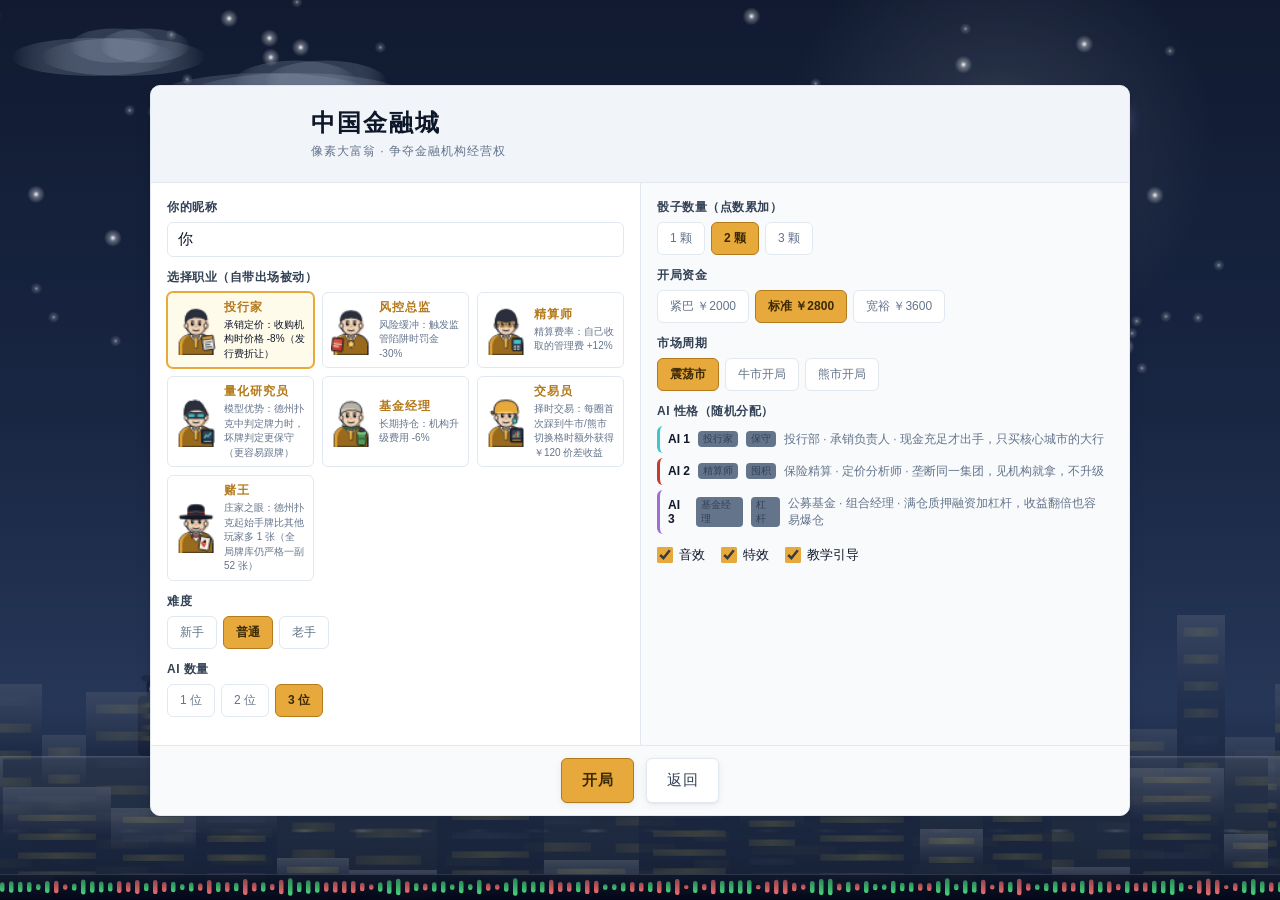
==== commit d7e48048: "feat(3d): 纪念碑谷风格真等距 3D 棋盘（Three.js 正交相机） 把棋盘渲染层从「Canvas 2D + DOM 地块」扩展出第二条**真等距 3D** 管线， 默认仍走旧管线，?bo" ====
--- a/index.html
+++ b/index.html
@@ -207,6 +207,25 @@
             <div id="cell-detail" class="cell-detail" hidden></div>
           </div>
         </div>
+
+        <!--
+          ===== 真等距 3D 舞台（?board=3d）=====
+          Three.js 正交相机 + 35.264° 极角 + 45°+k×90° 方位角。
+
+          ⚠ 默认**不启用** —— 只有 URL 带 `?board=3d` 时才显示并接管渲染。
+             旧管线（Canvas 2D + DOM 地块）保持默认可用，
+             新管线是「渐进增强」，随时可以退回。
+        -->
+        <div id="board-iso" class="board-iso" hidden>
+          <canvas id="board-iso-canvas" class="board-iso-canvas" aria-label="真等距 3D 棋盘"></canvas>
+          <!-- 3D 模式的底部详情条（点击地块后显示） -->
+          <div id="iso-detail" class="iso-detail" hidden></div>
+          <!-- 左右旋转按钮（与手势共用 snapTo 入口） -->
+          <div id="iso-rotate" class="iso-rotate">
+            <button id="iso-rot-l" class="iso-rot-btn" type="button" title="逆时针旋转 90°" aria-label="逆时针旋转 90°">⟲</button>
+            <button id="iso-rot-r" class="iso-rot-btn" type="button" title="顺时针旋转 90°" aria-label="顺时针旋转 90°">⟳</button>
+          </div>
+        </div>
       </div>
 
       <!-- ===== 底部中央：主行动按钮 + 常用操作（常驻，不再收进抽屉） ===== -->
--- a/styles.css
+++ b/styles.css
@@ -478,6 +478,88 @@
   width: 100%; height: 100%;
   display: block;
 }
+
+/* ===========================================================
+ * 真等距 3D 舞台（?board=3d）
+ * ===========================================================
+ * 与旧管线**完全隔离**：
+ *   · #board-iso 覆盖在 #board-stage 之上，z-index 更高；
+ *   · 启用时由 JS 给 body 加 .board-3d → 旧管线隐藏；
+ *   · 未启用时 #board-iso 带 [hidden]，旧管线照常。
+ * =========================================================== */
+.board-iso {
+  position: absolute;
+  inset: 0;
+  z-index: 6;
+  overflow: hidden;
+  touch-action: none;
+}
+
+.board-iso[hidden] { display: none; }
+
+.board-iso-canvas {
+  position: absolute;
+  left: 0; top: 0;
+  width: 100%; height: 100%;
+  display: block;
+}
+
+/* 启用 3D 时隐藏旧管线（Canvas 底板 + DOM 地块层） */
+body.board-3d #board-stage { display: none; }
+
+/* ---- 3D 底部详情条 ---- */
+.iso-detail {
+  position: absolute;
+  left: 50%;
+  bottom: 10px;
+  transform: translateX(-50%);
+  max-width: min(560px, calc(100% - 24px));
+  padding: 10px 14px;
+  border-radius: 10px;
+  background: rgba(30, 36, 54, .93);
+  border: 1px solid rgba(232, 169, 60, .38);
+  color: var(--paper);
+  font-family: var(--font-ui);
+  font-size: var(--fs-sm, 12px);
+  line-height: 1.5;
+  box-shadow: 0 8px 26px rgba(0, 0, 0, .42);
+  pointer-events: auto;
+  z-index: 8;
+}
+.iso-detail[hidden] { display: none; }
+.iso-detail .iso-d-name {
+  font-weight: 700;
+  font-size: var(--fs-md, 14px);
+  color: var(--gold);
+  margin-bottom: 2px;
+}
+.iso-detail .iso-d-row { color: var(--paper); opacity: .92; }
+.iso-detail .iso-d-meta { color: var(--dim); opacity: .9; }
+
+/* ---- 左右旋转按钮 ---- */
+.iso-rotate {
+  position: absolute;
+  right: 10px;
+  bottom: 10px;
+  display: flex;
+  gap: 6px;
+  z-index: 8;
+}
+.iso-rot-btn {
+  width: 34px; height: 34px;
+  border-radius: 8px;
+  border: 1px solid rgba(232, 169, 60, .38);
+  background: rgba(30, 36, 54, .92);
+  color: var(--gold);
+  font-size: 17px;
+  line-height: 1;
+  cursor: pointer;
+  display: flex; align-items: center; justify-content: center;
+  transition: transform .15s ease, background .15s ease;
+}
+.iso-rot-btn:hover { background: rgba(46, 55, 82, .96); transform: translateY(-1px); }
+.iso-rot-btn:active { transform: translateY(0); }
+
 .fx-layer { position: absolute; inset: 0; pointer-events: none; z-index: 5; overflow: visible; }
 
 /* 浮动飘字 —— 现代柔和投影 */
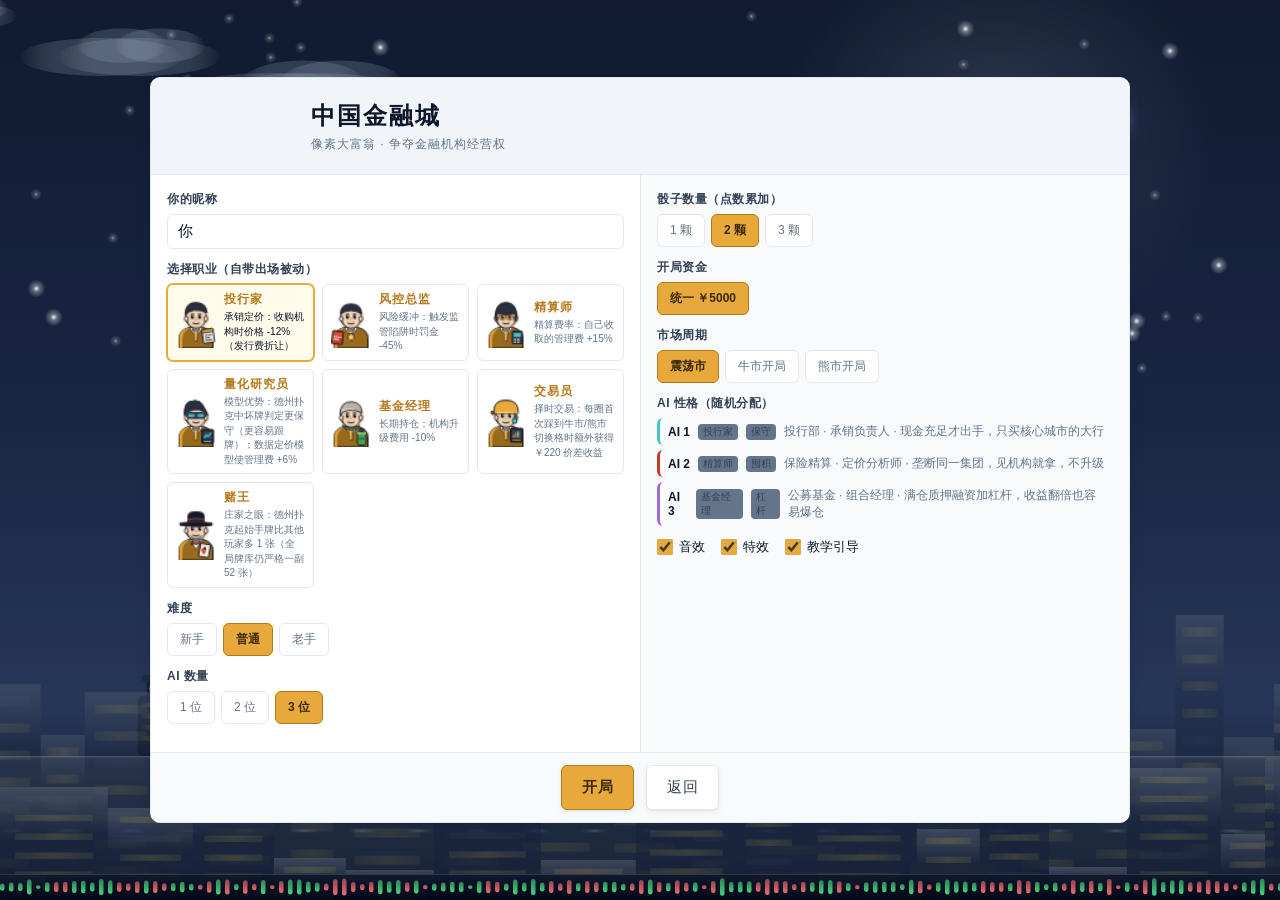
==== commit dc94885a: "feat(game): 五项玩法修复 + 经营生态四层Buff + 数值一致性审计 + 转盘改翻牌 玩法修复： - 资金流水拆为独立 tab（我的机构/Buff/贷款/债券/净值/资金流水） - 起始" ====
--- a/index.html
+++ b/index.html
@@ -124,6 +124,8 @@
                     aria-controls="tab-panel-bond" aria-selected="false" data-tab="bond" tabindex="-1">债券</button>
             <button class="tab-btn" role="tab" id="tab-btn-net"
                     aria-controls="tab-panel-net" aria-selected="false" data-tab="net" tabindex="-1">净值</button>
+            <button class="tab-btn" role="tab" id="tab-btn-cashflow"
+                    aria-controls="tab-panel-cashflow" aria-selected="false" data-tab="cashflow" tabindex="-1">资金流水</button>
           </div>
           <div class="tab-panels">
             <div id="tab-panel-inst" class="tab-panel" role="tabpanel"
@@ -136,6 +138,9 @@
                  aria-labelledby="tab-btn-bond" tabindex="0" hidden></div>
             <div id="tab-panel-net" class="tab-panel" role="tabpanel"
                  aria-labelledby="tab-btn-net" tabindex="0" hidden></div>
+            <!-- 「资金流水」独立 tab —— 不再与「我的机构」挤在同一个 tabpanel 里 -->
+            <div id="tab-panel-cashflow" class="tab-panel" role="tabpanel"
+                 aria-labelledby="tab-btn-cashflow" tabindex="0" hidden></div>
           </div>
         </div>
 
--- a/styles.css
+++ b/styles.css
@@ -761,18 +761,131 @@
 .hud-market.is-bear { background: var(--c-green); color: var(--c-ink); }
 
 /* ============================================================
-   转盘「跳过动画」按钮（P1-14）
-   —— 次要样式，与主行动「转 盘」按钮拉开层级
+   翻牌弹窗（2026-11：转盘 → 翻牌改版）
+   ------------------------------------------------------------
+   机会池 8 个候选挤在圆转盘上扇区极窄、文字看不清；
+   翻牌把候选收进暗牌，翻开后再展示完整牌面。
+   3D 翻转用 preserve-3d + backface-visibility 实现正面/背面切换。
    ============================================================ */
-.wheel-skip {
-  display: block;
+.fate-result {
+  font-size: 15px;
+  font-weight: 800;
+  color: var(--c-paper);
+  min-height: 24px;
+  text-align: center;
+  margin-bottom: 10px;
+}
+.fate-row {
+  display: flex;
+  flex-wrap: wrap;
+  justify-content: center;
+  gap: 10px;
   margin: 0 auto 10px;
-  font-family: var(--font-ui);
-  font-size: var(--fs-sm);
+  max-width: 480px;
+  perspective: 700px;
+}
+/* 3 张（风险/命运）→ 大卡；8 张（机会）→ 小卡双行 */
+.fate-row.is-n3 .fcard, .fate-row.is-n2 .fcard { width: 104px; height: 148px; }
+.fate-row.is-n8 .fcard { width: 88px; height: 122px; }
+.fate-row.is-n8 { max-width: 440px; }
+
+.fcard {
+  perspective: 600px;
+  cursor: pointer;
+  transition: opacity .2s ease, transform .12s ease;
+}
+.fcard:hover:not(.is-flipped) { transform: translateY(-4px); }
+.fcard:focus-visible { outline: 2px solid var(--c-gold-dk); outline-offset: 2px; }
+.fate-row.is-exhausted .fcard:not(.is-flipped) { opacity: .35; cursor: default; }
+
+.fcard-inner {
+  position: relative;
+  width: 100%;
+  height: 100%;
+  transform-style: preserve-3d;
+  transition: transform 520ms cubic-bezier(.3, .8, .3, 1);
+}
+.fcard.is-flipped .fcard-inner { transform: rotateY(180deg); }
+
+.fcard-face {
+  position: absolute;
+  inset: 0;
+  backface-visibility: hidden;
+  -webkit-backface-visibility: hidden;
+  border: 3px solid #0f172a;
+  box-shadow: 0 3px 10px rgba(15, 23, 42, .28);
+  display: flex;
+  flex-direction: column;
+  align-items: center;
+  justify-content: center;
+  overflow: hidden;
+}
+/* 卡背 —— 类别色渐变 + 类别签名 + 大问号 */
+.fcard-back { color: #fff; }
+.fcard-sign {
+  font-size: 11px;
+  font-weight: 800;
+  letter-spacing: 2px;
   opacity: .85;
 }
-.wheel-skip:hover:not(:disabled) { opacity: 1; }
-.wheel-skip:disabled { opacity: .4; cursor: default; }
+.fcard-q {
+  font-size: 40px;
+  font-weight: 900;
+  line-height: 1;
+  text-shadow: 0 2px 0 rgba(15, 23, 42, .3);
+}
+/* 卡面 —— 翻开后的完整元数据 */
+.fcard-front { transform: rotateY(180deg); color: #0f172a; padding: 8px 6px; gap: 4px; }
+.fcard.is-trap .fcard-front { border-color: #dc2626; box-shadow: 0 0 0 2px #dc262655, 0 3px 10px rgba(15,23,42,.28); }
+.fcard-name {
+  font-size: 13px;
+  font-weight: 900;
+  text-align: center;
+  line-height: 1.2;
+}
+.fcard-big {
+  font-size: 14px;
+  font-weight: 900;
+  color: var(--c-gold-dk);
+}
+.fcard-lbl {
+  font-size: 10px;
+  color: #475569;
+  text-align: center;
+  line-height: 1.3;
+}
+.fcard-trap {
+  font-size: 10px;
+  font-weight: 900;
+  color: #fff;
+  background: #dc2626;
+  padding: 1px 8px;
+  margin-top: 2px;
+}
+
+.fate-counter {
+  font-size: 12px;
+  color: var(--ink-3);
+  text-align: center;
+  margin-bottom: 8px;
+}
+.fate-readonly {
+  margin: 0 auto 10px;
+  text-align: center;
+  font-size: 12.5px;
+  color: var(--ink-2);
+  background: var(--c-panel-dk);
+  border: 1px solid var(--line);
+  border-radius: 6px;
+  padding: 8px 12px;
+}
+.fate-desc {
+  font-size: 12.5px;
+  color: var(--ink-3);
+  line-height: 1.7;
+  margin: 8px 0 14px;
+  text-align: center;
+}
 
 /* ============================================================
    顶部全宽回合归属条（P1-1）
@@ -990,6 +1103,13 @@
   text-overflow: ellipsis;
   transition: color .16s ease, background .16s ease, border-color .16s ease;
 }
+/* 6 个 tab（我的机构 / Buff / 贷款 / 债券 / 净值 / 资金流水）挤在 264px 左栏里，
+   需要收紧字距与内边距，否则「资金流水」会被 ellipsis 截断。 */
+.tab-btn[data-tab="cashflow"] {
+  font-size: 10px;
+  letter-spacing: 0;
+  padding: 5px 1px;
+}
 .tab-btn:hover { color: var(--ink); background: rgba(255,255,255,.6); }
 .tab-btn[aria-selected="true"] {
   color: var(--c-gold-dk);
@@ -1175,43 +1295,48 @@
   line-height: 1.7;
 }
 
+/* ---------- 「生态总览」入口按钮（Buff tab）---------- */
+.tab-eco-btn {
+  appearance: none;
+  border: var(--border-w) solid var(--line);
+  background: rgba(255, 255, 255, 0.55);
+  color: var(--ink-2);
+  font-size: 10px;
+  font-family: inherit;
+  padding: 4px 8px;
+  border-radius: 3px;
+  cursor: pointer;
+  margin: 0 0 var(--sp-1);
+  text-align: left;
+  width: fit-content;
+  transition: color .16s ease, border-color .16s ease, background .16s ease;
+}
+.tab-eco-btn:hover {
+  color: var(--c-gold-dk);
+  border-color: var(--c-gold-dk);
+  background: rgba(255, 255, 255, 0.85);
+}
+
 /* ============================================================
-   「我的机构」tab —— 上下拆分（持有机构 / 资金流水）
-   ------------------------------------------------------------
-   为什么要拆而不是加第 6 个 tab？
-     · 横向 tab 位已经 5 个（机构 / Buff / 贷款 / 债券 / 净值），
-       再加一个会把 tab 挤到 236px 窄栏里读不清；
-     · 「持有机构」与「资金流水」本来就是同一条主线（资产 ↔ 现金流），
-       上下对照看更顺手。
+   「我的机构」/「资金流水」tab
+  ------------------------------------------------------------
+   「资金流水」已从「我的机构」里**拆成独立 tab**：
+     · 原先两者共用 #tab-panel-inst，靠上下两段
+       （.tab-split-top / .tab-split-bottom）分隔；
+     · 现在各自独占一个 tabpanel，横向 tab 位增至 6 个。
 
    高度策略：
-     · 上半段（机构列表）按内容自然高度，机构多了会自身滚动；
-     · 下半段（流水列表）**独立滚动**，新的流水永远可见，
-       不会因为机构变多把流水挤出视口。
+     · 两个面板都自己滚动（.tab-panel 已是 overflow-y:auto），
+       机构多 / 流水多都不会撑破左栏；
+     · 「资金流水」面板给 .cf-list 留出完整高度，
+       新的流水永远可见。
    ============================================================ */
-#tab-panel-inst {
+#tab-panel-inst,
+#tab-panel-cashflow {
   display: flex;
   flex-direction: column;
   min-height: 0;
   overflow: hidden;
-}
-
-.tab-split-top {
-  flex: 0 1 auto;
-  min-height: 0;
-  overflow-y: auto;
-  padding-bottom: var(--sp-1);
-}
-.tab-split-bottom {
-  flex: 1 1 auto;
-  min-height: 96px;
-  display: flex;
-  flex-direction: column;
-  overflow: hidden;
-  /* 上下两段之间的分隔 —— 用实线而非虚线，暗示「另一块内容」 */
-  border-top: var(--border-w) solid var(--line);
-  margin-top: var(--sp-1);
-  padding-top: var(--sp-1);
 }
 
 /* ---------- 资金流水条目 ---------- */
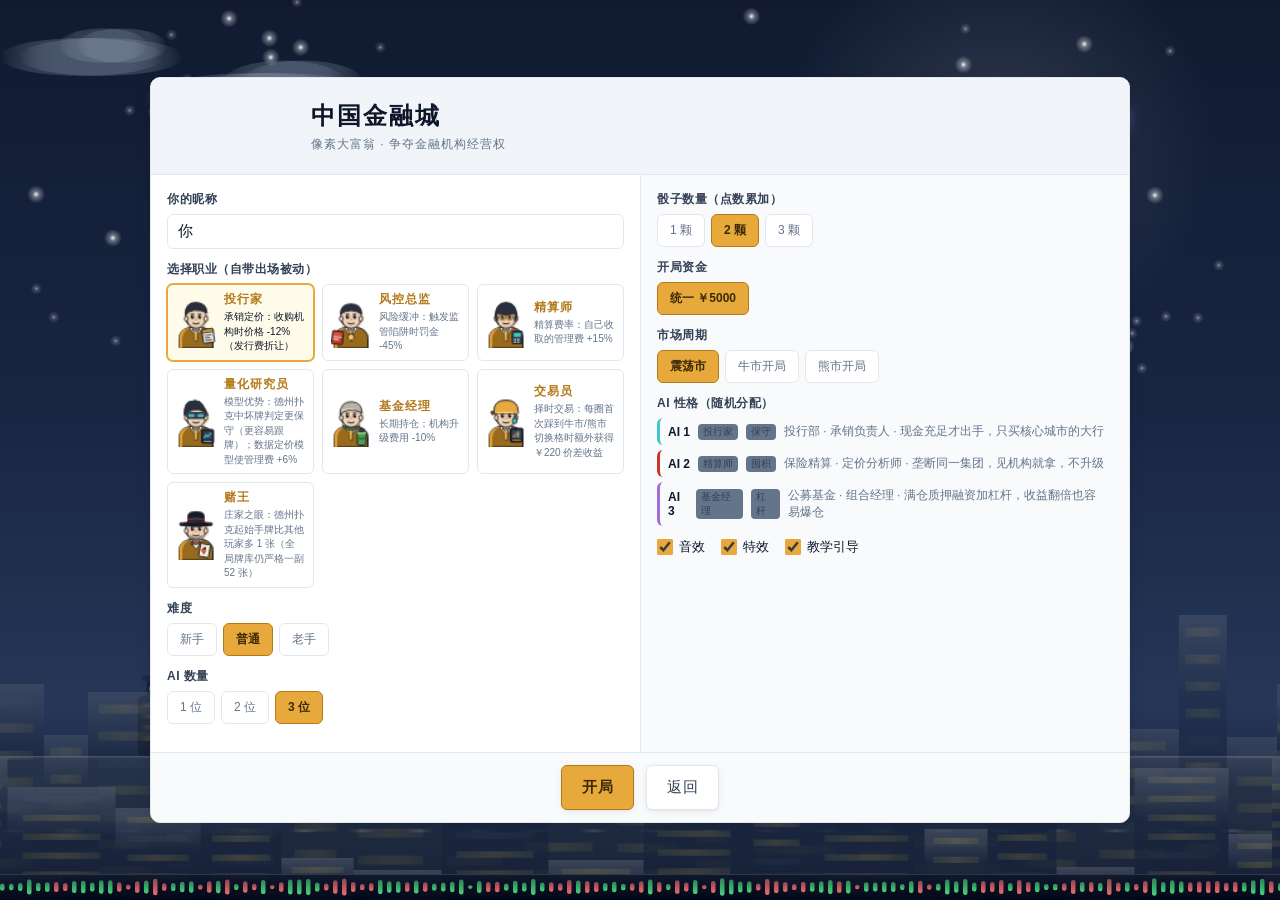
==== commit 1cc6dd8f: "refactor(ui): 左侧 tab 重排为 4 tab（机构+流水 / Buff / 融资 / 净值），内容去重 - 我的机构：机构列表 + 每圈管理费 + 资金流水 合一展示（流水限高独立滚动" ====
--- a/index.html
+++ b/index.html
@@ -111,36 +111,29 @@
           <div id="active-status" class="active-status" hidden></div>
         </div>
 
-        <!-- ② Tab 面板：玩家关键信息 -->
+        <!-- ② Tab 面板：玩家关键信息（4 tab：机构+流水 / Buff / 融资 / 净值） -->
         <div id="hud-tabs" class="hud-tabs">
           <div id="tab-list" class="tab-list" role="tablist" aria-label="玩家信息">
             <button class="tab-btn" role="tab" id="tab-btn-inst"
                     aria-controls="tab-panel-inst" aria-selected="true" data-tab="inst">我的机构</button>
             <button class="tab-btn" role="tab" id="tab-btn-buff"
                     aria-controls="tab-panel-buff" aria-selected="false" data-tab="buff" tabindex="-1">Buff</button>
-            <button class="tab-btn" role="tab" id="tab-btn-loan"
-                    aria-controls="tab-panel-loan" aria-selected="false" data-tab="loan" tabindex="-1">贷款</button>
-            <button class="tab-btn" role="tab" id="tab-btn-bond"
-                    aria-controls="tab-panel-bond" aria-selected="false" data-tab="bond" tabindex="-1">债券</button>
+            <button class="tab-btn" role="tab" id="tab-btn-finance"
+                    aria-controls="tab-panel-finance" aria-selected="false" data-tab="finance" tabindex="-1">融资</button>
             <button class="tab-btn" role="tab" id="tab-btn-net"
                     aria-controls="tab-panel-net" aria-selected="false" data-tab="net" tabindex="-1">净值</button>
-            <button class="tab-btn" role="tab" id="tab-btn-cashflow"
-                    aria-controls="tab-panel-cashflow" aria-selected="false" data-tab="cashflow" tabindex="-1">资金流水</button>
           </div>
           <div class="tab-panels">
+            <!-- 「我的机构」+「资金流水」合一：机构列表在上、流水在下 -->
             <div id="tab-panel-inst" class="tab-panel" role="tabpanel"
                  aria-labelledby="tab-btn-inst" tabindex="0"></div>
             <div id="tab-panel-buff" class="tab-panel" role="tabpanel"
                  aria-labelledby="tab-btn-buff" tabindex="0" hidden></div>
-            <div id="tab-panel-loan" class="tab-panel" role="tabpanel"
-                 aria-labelledby="tab-btn-loan" tabindex="0" hidden></div>
-            <div id="tab-panel-bond" class="tab-panel" role="tabpanel"
-                 aria-labelledby="tab-btn-bond" tabindex="0" hidden></div>
+            <!-- 「融资」= 贷款 + 债券合一 -->
+            <div id="tab-panel-finance" class="tab-panel" role="tabpanel"
+                 aria-labelledby="tab-btn-finance" tabindex="0" hidden></div>
             <div id="tab-panel-net" class="tab-panel" role="tabpanel"
                  aria-labelledby="tab-btn-net" tabindex="0" hidden></div>
-            <!-- 「资金流水」独立 tab —— 不再与「我的机构」挤在同一个 tabpanel 里 -->
-            <div id="tab-panel-cashflow" class="tab-panel" role="tabpanel"
-                 aria-labelledby="tab-btn-cashflow" tabindex="0" hidden></div>
           </div>
         </div>
 
--- a/styles.css
+++ b/styles.css
@@ -1103,13 +1103,6 @@
   text-overflow: ellipsis;
   transition: color .16s ease, background .16s ease, border-color .16s ease;
 }
-/* 6 个 tab（我的机构 / Buff / 贷款 / 债券 / 净值 / 资金流水）挤在 264px 左栏里，
-   需要收紧字距与内边距，否则「资金流水」会被 ellipsis 截断。 */
-.tab-btn[data-tab="cashflow"] {
-  font-size: 10px;
-  letter-spacing: 0;
-  padding: 5px 1px;
-}
 .tab-btn:hover { color: var(--ink); background: rgba(255,255,255,.6); }
 .tab-btn[aria-selected="true"] {
   color: var(--c-gold-dk);
@@ -1318,31 +1311,25 @@
 }
 
 /* ============================================================
-   「我的机构」/「资金流水」tab
+   「我的机构」tab（含资金流水）
   ------------------------------------------------------------
-   「资金流水」已从「我的机构」里**拆成独立 tab**：
-     · 原先两者共用 #tab-panel-inst，靠上下两段
-       （.tab-split-top / .tab-split-bottom）分隔；
-     · 现在各自独占一个 tabpanel，横向 tab 位增至 6 个。
-
+   布局（2026-11）：上半段机构列表、下半段资金流水合一展示，
+   一屏对照「资产 ↔ 现金流」。
    高度策略：
-     · 两个面板都自己滚动（.tab-panel 已是 overflow-y:auto），
-       机构多 / 流水多都不会撑破左栏；
-     · 「资金流水」面板给 .cf-list 留出完整高度，
-       新的流水永远可见。
+     · 整个面板自己滚动（.tab-panel 已是 overflow-y:auto）；
+     · .cf-list 限制最大高度并独立滚动 —— 机构很多时流水
+       不会被顶出视野，新流水永远可见。
    ============================================================ */
-#tab-panel-inst,
-#tab-panel-cashflow {
+#tab-panel-inst {
   display: flex;
   flex-direction: column;
   min-height: 0;
-  overflow: hidden;
 }
 
 /* ---------- 资金流水条目 ---------- */
 .cf-list {
-  flex: 1 1 auto;
-  min-height: 0;
+  flex: none;
+  max-height: 220px;
   overflow-y: auto;
   /* 流水是「近期动态」，视觉上要比机构列表更轻 */
   padding-right: 2px;
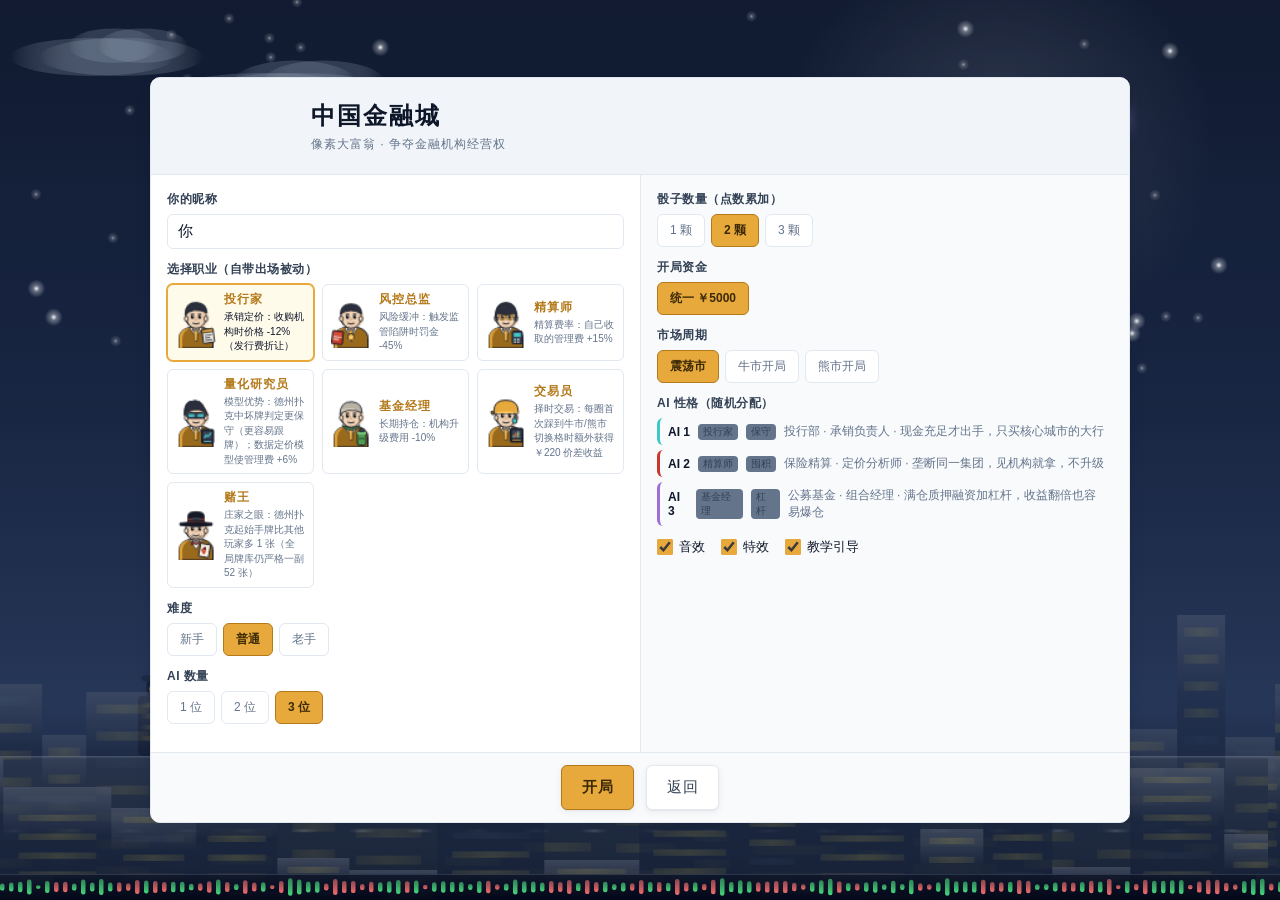
==== commit c802344f: "refactor(ui): 删除「净值」tab，左侧精简为 3 tab - 我的机构（机构列表+每圈管理费+资金流水）/ Buff / 融资（贷款+债券+质押融资+监管牌照） - 持有机构相关信息只在" ====
--- a/index.html
+++ b/index.html
@@ -111,7 +111,7 @@
           <div id="active-status" class="active-status" hidden></div>
         </div>
 
-        <!-- ② Tab 面板：玩家关键信息（4 tab：机构+流水 / Buff / 融资 / 净值） -->
+        <!-- ② Tab 面板：玩家关键信息（3 tab：机构+流水 / Buff / 融资） -->
         <div id="hud-tabs" class="hud-tabs">
           <div id="tab-list" class="tab-list" role="tablist" aria-label="玩家信息">
             <button class="tab-btn" role="tab" id="tab-btn-inst"
@@ -120,8 +120,6 @@
                     aria-controls="tab-panel-buff" aria-selected="false" data-tab="buff" tabindex="-1">Buff</button>
             <button class="tab-btn" role="tab" id="tab-btn-finance"
                     aria-controls="tab-panel-finance" aria-selected="false" data-tab="finance" tabindex="-1">融资</button>
-            <button class="tab-btn" role="tab" id="tab-btn-net"
-                    aria-controls="tab-panel-net" aria-selected="false" data-tab="net" tabindex="-1">净值</button>
           </div>
           <div class="tab-panels">
             <!-- 「我的机构」+「资金流水」合一：机构列表在上、流水在下 -->
@@ -129,11 +127,9 @@
                  aria-labelledby="tab-btn-inst" tabindex="0"></div>
             <div id="tab-panel-buff" class="tab-panel" role="tabpanel"
                  aria-labelledby="tab-btn-buff" tabindex="0" hidden></div>
-            <!-- 「融资」= 贷款 + 债券合一 -->
+            <!-- 「融资」= 贷款 + 债券 + 质押/牌照（净值汇总由右侧财务对比表承担） -->
             <div id="tab-panel-finance" class="tab-panel" role="tabpanel"
                  aria-labelledby="tab-btn-finance" tabindex="0" hidden></div>
-            <div id="tab-panel-net" class="tab-panel" role="tabpanel"
-                 aria-labelledby="tab-btn-net" tabindex="0" hidden></div>
           </div>
         </div>
 
